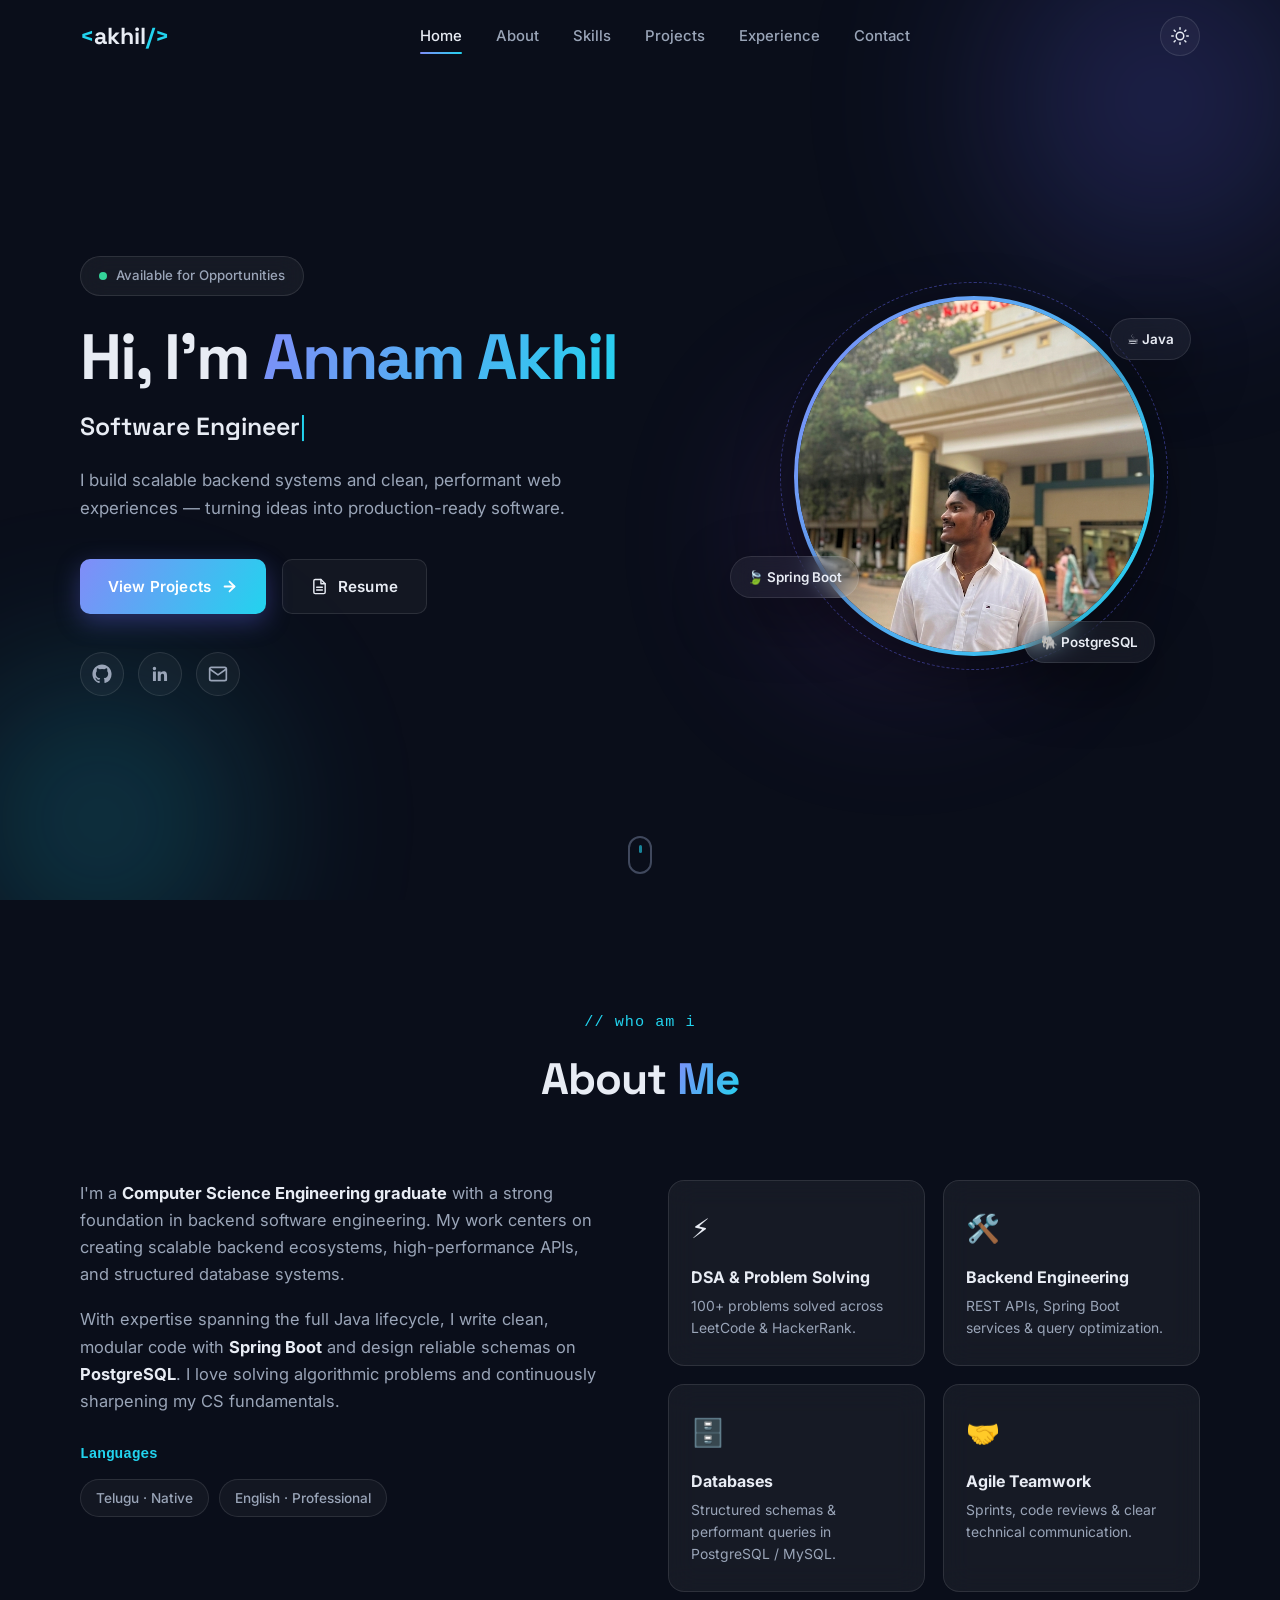
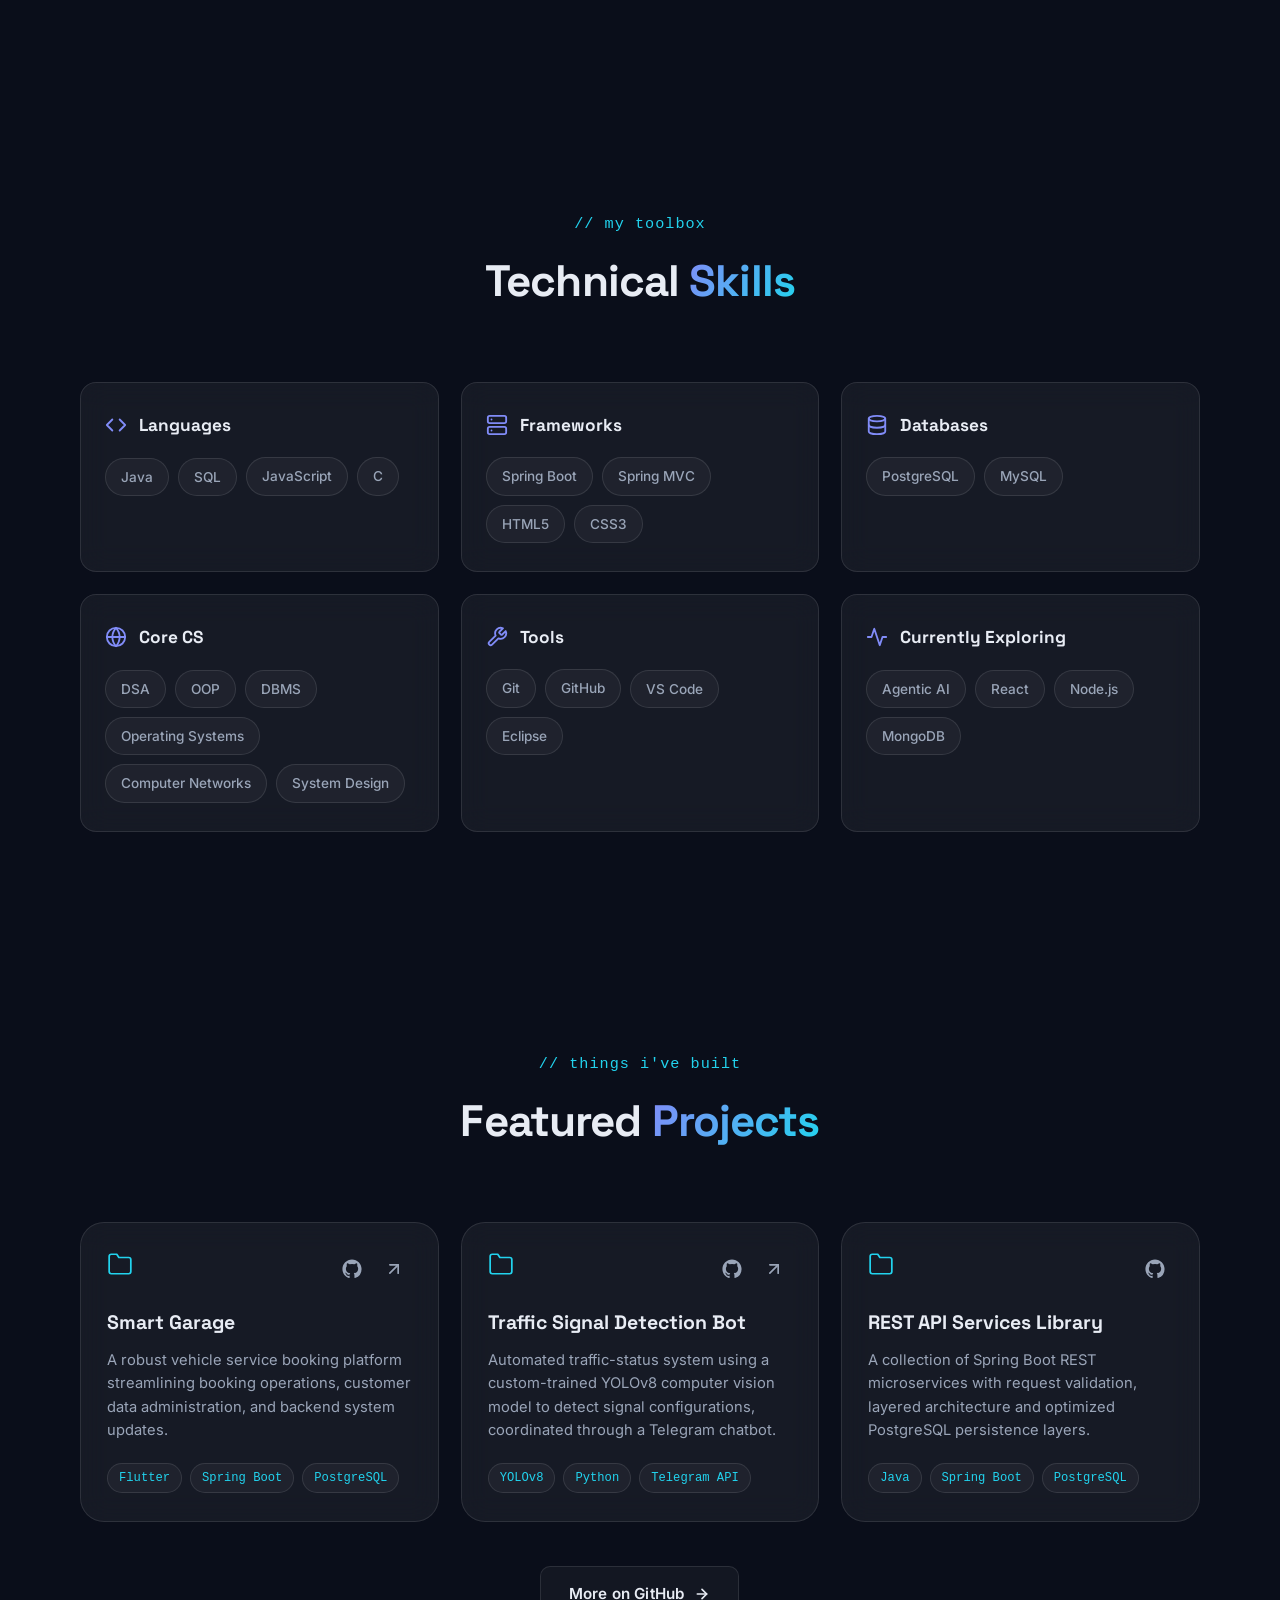
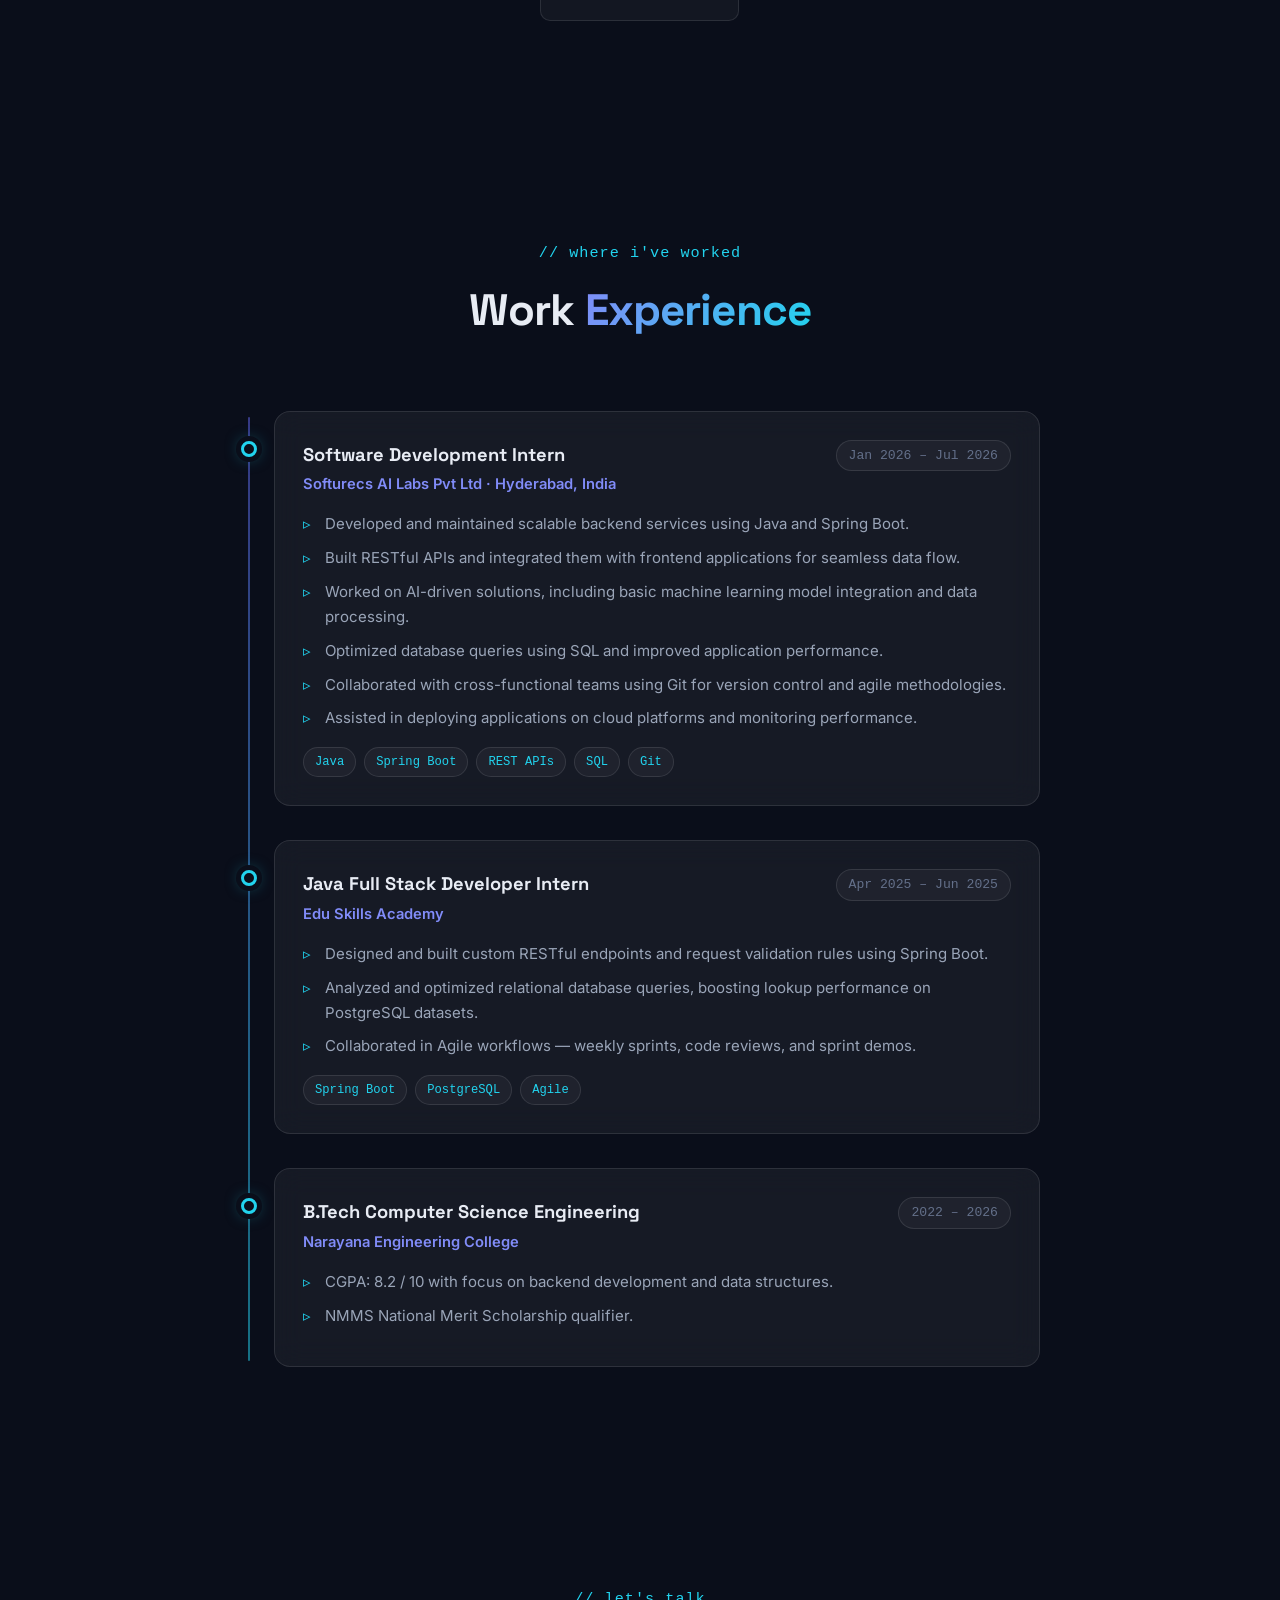
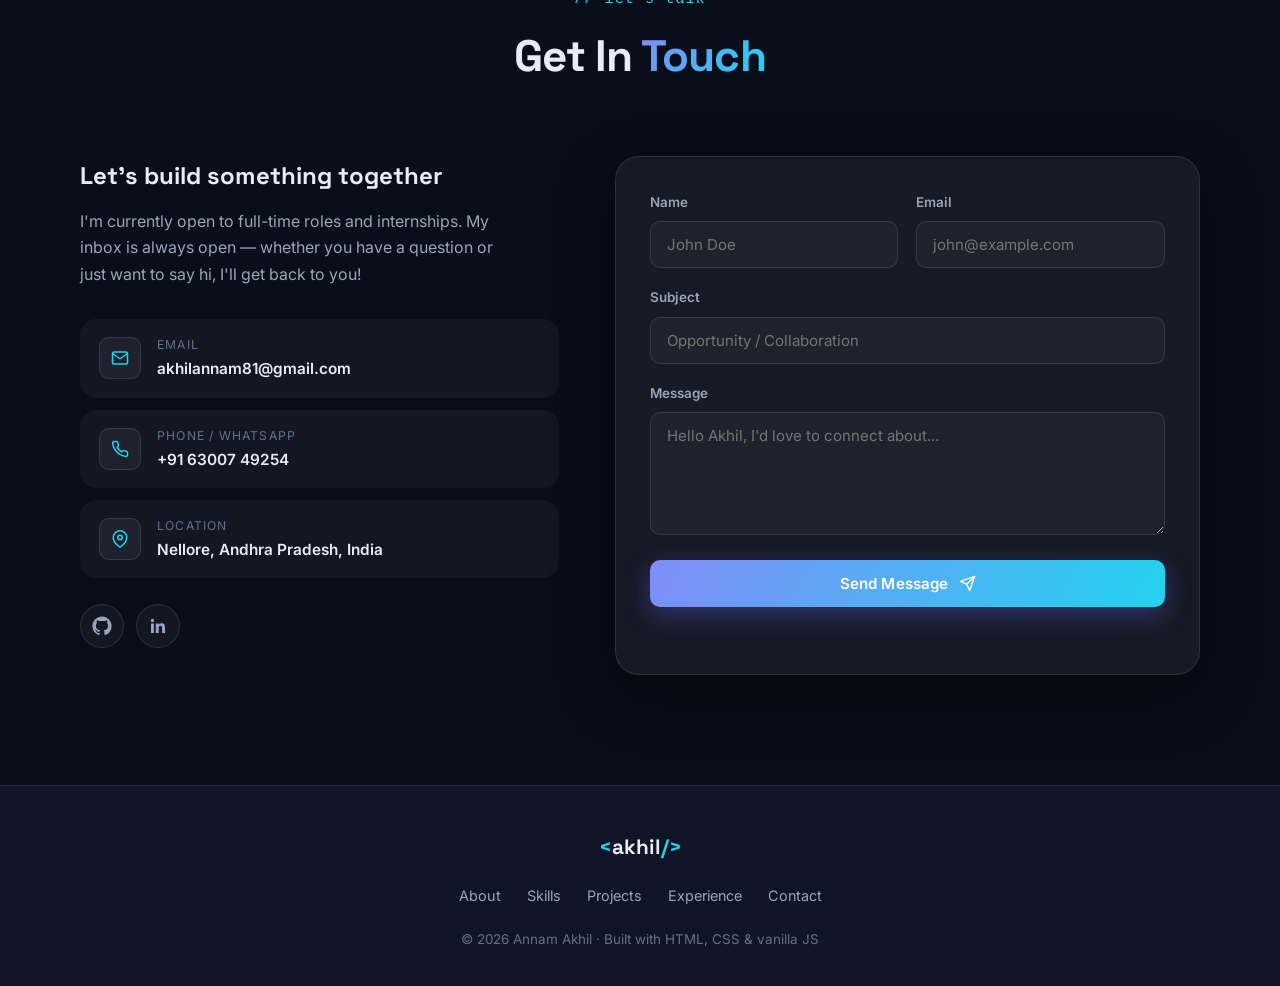
==== index.html @ 40902742 "Initial commit: Annam Akhil portfolio website" ====
<!DOCTYPE html>
<html lang="en" data-theme="dark">

<head>
  <meta charset="UTF-8">
  <meta name="viewport" content="width=device-width, initial-scale=1.0">

  <!-- Primary SEO -->
  <title>Annam Akhil | Software Engineer & Java Backend Developer</title>
  <meta name="description"
    content="Portfolio of Annam Akhil — Software Engineer specializing in Java, Spring Boot, PostgreSQL and scalable backend systems. Explore projects, experience and get in touch.">
  <meta name="keywords" content="Annam Akhil, Java Developer, Backend Developer, Spring Boot, SQL, Portfolio">
  <meta name="author" content="Annam Akhil">
  <meta name="theme-color" content="#0a0e1a">

  <!-- Open Graph -->
  <meta property="og:title" content="Annam Akhil | Software Engineer">
  <meta property="og:description" content="Java Backend Developer building scalable systems. DSA · Java · SQL.">
  <meta property="og:type" content="website">
  <meta property="og:image" content="assets/profile.png">

  <!-- Favicon -->
  <link rel="icon" type="image/png" href="assets/profile.png">

  <!-- Fonts -->
  <link rel="preconnect" href="https://fonts.googleapis.com">
  <link rel="preconnect" href="https://fonts.gstatic.com" crossorigin>
  <link
    href="https://fonts.googleapis.com/css2?family=Inter:wght@300;400;500;600;700;800&family=Space+Grotesk:wght@400;500;600;700&display=swap"
    rel="stylesheet">

  <!-- Styles -->
  <link rel="stylesheet" href="css/styles.css">
</head>

<body>

  <!-- ===== Animated background orbs (decorative) ===== -->
  <div class="bg-orbs" aria-hidden="true">
    <div class="orb orb-1"></div>
    <div class="orb orb-2"></div>
    <div class="orb orb-3"></div>
  </div>

  <!-- ================= NAVBAR ================= -->
  <header class="navbar" id="navbar">
    <div class="nav-container">
      <a href="#home" class="nav-logo" aria-label="Home">
        <span class="logo-accent">&lt;</span>akhil<span class="logo-accent">/&gt;</span>
      </a>

      <nav class="nav-menu" id="nav-menu" aria-label="Primary navigation">
        <a href="#home" class="nav-link active">Home</a>
        <a href="#about" class="nav-link">About</a>
        <a href="#skills" class="nav-link">Skills</a>
        <a href="#projects" class="nav-link">Projects</a>
        <a href="#experience" class="nav-link">Experience</a>
        <a href="#contact" class="nav-link">Contact</a>
      </nav>

      <div class="nav-actions">
        <button id="theme-toggle" class="theme-toggle" aria-label="Toggle dark / light theme">
          <svg class="icon-sun" viewBox="0 0 24 24" width="18" height="18" stroke="currentColor" stroke-width="2"
            fill="none" stroke-linecap="round" stroke-linejoin="round">
            <circle cx="12" cy="12" r="5"></circle>
            <line x1="12" y1="1" x2="12" y2="3"></line>
            <line x1="12" y1="21" x2="12" y2="23"></line>
            <line x1="4.22" y1="4.22" x2="5.64" y2="5.64"></line>
            <line x1="18.36" y1="18.36" x2="19.78" y2="19.78"></line>
            <line x1="1" y1="12" x2="3" y2="12"></line>
            <line x1="21" y1="12" x2="23" y2="12"></line>
            <line x1="4.22" y1="19.78" x2="5.64" y2="18.36"></line>
            <line x1="18.36" y1="5.64" x2="19.78" y2="4.22"></line>
          </svg>
          <svg class="icon-moon" viewBox="0 0 24 24" width="18" height="18" stroke="currentColor" stroke-width="2"
            fill="none" stroke-linecap="round" stroke-linejoin="round">
            <path d="M21 12.79A9 9 0 1 1 11.21 3 7 7 0 0 0 21 12.79z"></path>
          </svg>
        </button>

        <button id="hamburger" class="hamburger" aria-label="Open menu" aria-expanded="false">
          <span></span><span></span><span></span>
        </button>
      </div>
    </div>
  </header>

  <main>

    <!-- ================= HERO ================= -->
    <section id="home" class="hero-section section">
      <div class="hero-container">
        <div class="hero-content reveal">
          <span class="badge glass">
            <span class="pulse-dot"></span> Available for Opportunities
          </span>

          <h1 class="hero-name">Hi, I'm <span class="gradient-text">Annam Akhil</span></h1>
          <p class="hero-role">
            <span id="typing-text" aria-live="polite"></span><span class="cursor" aria-hidden="true">|</span>
          </p>

          <p class="hero-tagline">
            I build scalable backend systems and clean, performant web experiences —
            turning ideas into production-ready software.
          </p>

          <div class="hero-ctas">
            <a href="#projects" class="btn btn-primary magnetic">
              View Projects
              <svg viewBox="0 0 24 24" width="17" height="17" stroke="currentColor" stroke-width="2.5" fill="none"
                stroke-linecap="round" stroke-linejoin="round">
                <line x1="5" y1="12" x2="19" y2="12"></line>
                <polyline points="12 5 19 12 12 19"></polyline>
              </svg>
            </a>
            <a href="Akhil_Annam_resumeM.pdf" download="Annam_Akhil_Resume.pdf" class="btn btn-outline magnetic">
              <svg viewBox="0 0 24 24" width="17" height="17" stroke="currentColor" stroke-width="2" fill="none"
                stroke-linecap="round" stroke-linejoin="round">
                <path d="M14 2H6a2 2 0 0 0-2 2v16a2 2 0 0 0 2 2h12a2 2 0 0 0 2-2V8z"></path>
                <polyline points="14 2 14 8 20 8"></polyline>
                <line x1="16" y1="13" x2="8" y2="13"></line>
                <line x1="16" y1="17" x2="8" y2="17"></line>
              </svg>
              Resume
            </a>
          </div>

          <div class="hero-socials">
            <a href="https://github.com/Akhilannam12" target="_blank" rel="noopener noreferrer" class="social-icon"
              aria-label="GitHub Profile">
              <svg viewBox="0 0 24 24" width="20" height="20" fill="currentColor">
                <path
                  d="M12 .5C5.65.5.5 5.65.5 12c0 5.08 3.29 9.39 7.86 10.91.58.11.79-.25.79-.55v-2.15c-3.2.69-3.87-1.36-3.87-1.36-.52-1.33-1.28-1.68-1.28-1.68-1.04-.71.08-.7.08-.7 1.15.08 1.76 1.19 1.76 1.19 1.03 1.75 2.69 1.25 3.34.95.1-.74.4-1.25.72-1.54-2.55-.29-5.23-1.28-5.23-5.68 0-1.26.45-2.28 1.19-3.09-.12-.29-.52-1.46.11-3.05 0 0 .97-.31 3.17 1.18a11 11 0 0 1 5.77 0c2.2-1.49 3.17-1.18 3.17-1.18.63 1.59.23 2.76.11 3.05.74.81 1.19 1.83 1.19 3.09 0 4.41-2.69 5.38-5.25 5.66.41.35.77 1.05.77 2.12v3.14c0 .3.21.67.8.55A11.51 11.51 0 0 0 23.5 12C23.5 5.65 18.35.5 12 .5z">
              </svg>
            </a>
            <a href="https://www.linkedin.com/in/annam-akhil-1a7339238/" target="_blank" rel="noopener noreferrer"
              class="social-icon" aria-label="LinkedIn Profile">
              <svg viewBox="0 0 24 24" width="20" height="20" fill="currentColor">
                <path
                  d="M20.45 20.45h-3.56v-5.57c0-1.33-.02-3.04-1.85-3.04-1.85 0-2.14 1.45-2.14 2.94v5.67H9.34V9h3.42v1.56h.05c.48-.9 1.64-1.85 3.37-1.85 3.6 0 4.27 2.37 4.27 5.46v6.28zM5.34 7.43a2.06 2.06 0 1 1 0-4.13 2.06 2.06 0 0 1 0 4.13zM7.12 20.45H3.55V9h3.57v11.45z">
              </svg>
            </a>
            <a href="mailto:akhilannam81@gmail.com" class="social-icon" aria-label="Email">
              <svg viewBox="0 0 24 24" width="20" height="20" stroke="currentColor" stroke-width="2" fill="none"
                stroke-linecap="round" stroke-linejoin="round">
                <rect x="2" y="4" width="20" height="16" rx="2"></rect>
                <polyline points="22,6 12,13 2,6"></polyline>
              </svg>
            </a>
          </div>
        </div>

        <div class="hero-image reveal delay-2">
          <div class="profile-frame">
            <img src="assets/profile.png" alt="Portrait of Annam Akhil" class="profile-img" width="380" height="380">
            <span class="frame-ring" aria-hidden="true"></span>
          </div>
          <div class="floating-chip chip-1 glass">☕ Java</div>
          <div class="floating-chip chip-2 glass">🍃 Spring Boot</div>
          <div class="floating-chip chip-3 glass">🐘 PostgreSQL</div>
        </div>
      </div>

      <a href="#about" class="scroll-hint" aria-label="Scroll to about section">
        <span class="mouse"><span class="wheel"></span></span>
      </a>
    </section>

    <!-- ================= ABOUT ================= -->
    <section id="about" class="about-section section">
      <div class="container">
        <div class="section-head reveal">
          <span class="section-kicker">// who am i</span>
          <h2 class="section-title">About <span class="gradient-text">Me</span></h2>
        </div>

        <div class="about-grid">
          <div class="about-bio reveal">
            <p>
              I'm a <strong>Computer Science Engineering graduate</strong> with a strong foundation in backend
              software engineering. My work centers on creating scalable backend ecosystems, high-performance
              APIs, and structured database systems.
            </p>
            <p>
              With expertise spanning the full Java lifecycle, I write clean, modular code with
              <strong>Spring Boot</strong> and design reliable schemas on <strong>PostgreSQL</strong>. I love
              solving algorithmic problems and continuously sharpening my CS fundamentals.
            </p>

            <div class="lang-block reveal">
              <h4>Languages</h4>
              <div class="lang-list">
                <span class="chip">Telugu · Native</span>
                <span class="chip">English · Professional</span>
              </div>
            </div>
          </div>

          <div class="strength-cards reveal delay-2">
            <article class="strength-card glass">
              <span class="strength-icon">⚡</span>
              <h3>DSA &amp; Problem Solving</h3>
              <p>100+ problems solved across LeetCode &amp; HackerRank.</p>
            </article>
            <article class="strength-card glass">
              <span class="strength-icon">🛠️</span>
              <h3>Backend Engineering</h3>
              <p>REST APIs, Spring Boot services &amp; query optimization.</p>
            </article>
            <article class="strength-card glass">
              <span class="strength-icon">🗄️</span>
              <h3>Databases</h3>
              <p>Structured schemas &amp; performant queries in PostgreSQL / MySQL.</p>
            </article>
            <article class="strength-card glass">
              <span class="strength-icon">🤝</span>
              <h3>Agile Teamwork</h3>
              <p>Sprints, code reviews &amp; clear technical communication.</p>
            </article>
          </div>
        </div>
      </div>
    </section>

    <!-- ================= SKILLS ================= -->
    <section id="skills" class="skills-section section">
      <div class="container">
        <div class="section-head reveal">
          <span class="section-kicker">// my toolbox</span>
          <h2 class="section-title">Technical <span class="gradient-text">Skills</span></h2>
        </div>

        <div class="skills-grid">
          <article class="skill-card glass reveal">
            <div class="skill-card-head">
              <svg viewBox="0 0 24 24" width="22" height="22" stroke="currentColor" stroke-width="2" fill="none"
                stroke-linecap="round" stroke-linejoin="round">
                <polyline points="16 18 22 12 16 6"></polyline>
                <polyline points="8 6 2 12 8 18"></polyline>
              </svg>
              <h3>Languages</h3>
            </div>
            <div class="skill-badges">
              <span class="skill-badge">Java</span>
              <span class="skill-badge">SQL</span>
              <span class="skill-badge">JavaScript</span>
              <span class="skill-badge">C</span>
            </div>
          </article>

          <article class="skill-card glass reveal delay-1">
            <div class="skill-card-head">
              <svg viewBox="0 0 24 24" width="22" height="22" stroke="currentColor" stroke-width="2" fill="none"
                stroke-linecap="round" stroke-linejoin="round">
                <rect x="2" y="2" width="20" height="8" rx="2"></rect>
                <rect x="2" y="14" width="20" height="8" rx="2"></rect>
                <line x1="6" y1="6" x2="6.01" y2="6"></line>
                <line x1="6" y1="18" x2="6.01" y2="18"></line>
              </svg>
              <h3>Frameworks</h3>
            </div>
            <div class="skill-badges">
              <span class="skill-badge">Spring Boot</span>
              <span class="skill-badge">Spring MVC</span>
              <span class="skill-badge">HTML5</span>
              <span class="skill-badge">CSS3</span>
            </div>
          </article>

          <article class="skill-card glass reveal delay-2">
            <div class="skill-card-head">
              <svg viewBox="0 0 24 24" width="22" height="22" stroke="currentColor" stroke-width="2" fill="none"
                stroke-linecap="round" stroke-linejoin="round">
                <ellipse cx="12" cy="5" rx="9" ry="3"></ellipse>
                <path d="M3 5v14c0 1.66 4 3 9 3s9-1.34 9-3V5"></path>
                <path d="M3 12c0 1.66 4 3 9 3s9-1.34 9-3"></path>
              </svg>
              <h3>Databases</h3>
            </div>
            <div class="skill-badges">
              <span class="skill-badge">PostgreSQL</span>
              <span class="skill-badge">MySQL</span>
            </div>
          </article>

          <article class="skill-card glass reveal delay-3">
            <div class="skill-card-head">
              <svg viewBox="0 0 24 24" width="22" height="22" stroke="currentColor" stroke-width="2" fill="none"
                stroke-linecap="round" stroke-linejoin="round">
                <circle cx="12" cy="12" r="10"></circle>
                <line x1="2" y1="12" x2="22" y2="12"></line>
                <path d="M12 2a15.3 15.3 0 0 1 4 10 15.3 15.3 0 0 1-4 10 15.3 15.3 0 0 1-4-10 15.3 15.3 0 0 1 4-10z">
                </path>
              </svg>
              <h3>Core CS</h3>
            </div>
            <div class="skill-badges">
              <span class="skill-badge">DSA</span>
              <span class="skill-badge">OOP</span>
              <span class="skill-badge">DBMS</span>
              <span class="skill-badge">Operating Systems</span>
              <span class="skill-badge">Computer Networks</span>
              <span class="skill-badge">System Design</span>
            </div>
          </article>

          <article class="skill-card glass reveal">
            <div class="skill-card-head">
              <svg viewBox="0 0 24 24" width="22" height="22" stroke="currentColor" stroke-width="2" fill="none"
                stroke-linecap="round" stroke-linejoin="round">
                <path d="M14.7 6.3a1 1 0 0 0 0 1.4l1.6 1.6a1 1 0 0 0 1.4 0l3.77-3.77a6 6 0 0 1-7.94 7.94l-6.91 6.91a2.12 2.12 0 0 1-3-3l6.91-6.91a6 6 0 0 1 7.94-7.94l-3.76 3.76z">
                </path>
              </svg>
              <h3>Tools</h3>
            </div>
            <div class="skill-badges">
              <span class="skill-badge">Git</span>
              <span class="skill-badge">GitHub</span>
              <span class="skill-badge">VS Code</span>
              <span class="skill-badge">Eclipse</span>
            </div>
          </article>

          <article class="skill-card glass reveal delay-1">
            <div class="skill-card-head">
              <svg viewBox="0 0 24 24" width="22" height="22" stroke="currentColor" stroke-width="2" fill="none"
                stroke-linecap="round" stroke-linejoin="round">
                <polyline points="22 12 18 12 15 21 9 3 6 12 2 12"></polyline>
              </svg>
              <h3>Currently Exploring</h3>
            </div>
            <div class="skill-badges">
              <span class="skill-badge">Agentic AI</span>
              <span class="skill-badge">React</span>
              <span class="skill-badge">Node.js</span>
              <span class="skill-badge">MongoDB</span>
            </div>
          </article>
        </div>
      </div>
    </section>

    <!-- ================= PROJECTS ================= -->
    <section id="projects" class="projects-section section">
      <div class="container">
        <div class="section-head reveal">
          <span class="section-kicker">// things i've built</span>
          <h2 class="section-title">Featured <span class="gradient-text">Projects</span></h2>
        </div>

        <div class="projects-grid">
          <article class="project-card glass reveal">
            <div class="project-top">
              <span class="folder-icon">
                <svg viewBox="0 0 24 24" width="26" height="26" stroke="currentColor" stroke-width="1.6" fill="none"
                  stroke-linecap="round" stroke-linejoin="round">
                  <path d="M22 19a2 2 0 0 1-2 2H4a2 2 0 0 1-2-2V5a2 2 0 0 1 2-2h5l2 3h9a2 2 0 0 1 2 2z"></path>
                </svg>
              </span>
              <div class="project-links">
                <a href="https://github.com/Akhilannam12/SMART-GARAGE-APP--frontend" target="_blank"
                  rel="noopener noreferrer" aria-label="Smart Garage GitHub repository" class="icon-link">
                  <svg viewBox="0 0 24 24" width="20" height="20" fill="currentColor">
                    <path
                      d="M12 .5C5.65.5.5 5.65.5 12c0 5.08 3.29 9.39 7.86 10.91.58.11.79-.25.79-.55v-2.15c-3.2.69-3.87-1.36-3.87-1.36-.52-1.33-1.28-1.68-1.28-1.68-1.04-.71.08-.7.08-.7 1.15.08 1.76 1.19 1.76 1.19 1.03 1.75 2.69 1.25 3.34.95.1-.74.4-1.25.72-1.54-2.55-.29-5.23-1.28-5.23-5.68 0-1.26.45-2.28 1.19-3.09-.12-.29-.52-1.46.11-3.05 0 0 .97-.31 3.17 1.18a11 11 0 0 1 5.77 0c2.2-1.49 3.17-1.18 3.17-1.18.63 1.59.23 2.76.11 3.05.74.81 1.19 1.83 1.19 3.09 0 4.41-2.69 5.38-5.25 5.66.41.35.77 1.05.77 2.12v3.14c0 .3.21.67.8.55A11.51 11.51 0 0 0 23.5 12C23.5 5.65 18.35.5 12 .5z">
                  </svg>
                </a>
                <a href="https://github.com/Akhilannam12/SMART-GARAGE-APP--frontend" target="_blank"
                  rel="noopener noreferrer" aria-label="Smart Garage live demo" class="icon-link">
                  <svg viewBox="0 0 24 24" width="20" height="20" stroke="currentColor" stroke-width="2" fill="none"
                    stroke-linecap="round" stroke-linejoin="round">
                    <line x1="7" y1="17" x2="17" y2="7"></line>
                    <polyline points="7 7 17 7 17 17"></polyline>
                  </svg>
                </a>
              </div>
            </div>
            <h3 class="project-title">Smart Garage</h3>
            <p class="project-desc">
              A robust vehicle service booking platform streamlining booking operations, customer data
              administration, and backend system updates.
            </p>
            <div class="stack-tags">
              <span>Flutter</span><span>Spring Boot</span><span>PostgreSQL</span>
            </div>
          </article>

          <article class="project-card glass reveal delay-1">
            <div class="project-top">
              <span class="folder-icon">
                <svg viewBox="0 0 24 24" width="26" height="26" stroke="currentColor" stroke-width="1.6" fill="none"
                  stroke-linecap="round" stroke-linejoin="round">
                  <path d="M22 19a2 2 0 0 1-2 2H4a2 2 0 0 1-2-2V5a2 2 0 0 1 2-2h5l2 3h9a2 2 0 0 1 2 2z"></path>
                </svg>
              </span>
              <div class="project-links">
                <a href="https://github.com/akhilannam/traffic-signal-bot" target="_blank" rel="noopener noreferrer"
                  aria-label="Traffic Signal Detection Bot GitHub repository" class="icon-link">
                  <svg viewBox="0 0 24 24" width="20" height="20" fill="currentColor">
                    <path
                      d="M12 .5C5.65.5.5 5.65.5 12c0 5.08 3.29 9.39 7.86 10.91.58.11.79-.25.79-.55v-2.15c-3.2.69-3.87-1.36-3.87-1.36-.52-1.33-1.28-1.68-1.28-1.68-1.04-.71.08-.7.08-.7 1.15.08 1.76 1.19 1.76 1.19 1.03 1.75 2.69 1.25 3.34.95.1-.74.4-1.25.72-1.54-2.55-.29-5.23-1.28-5.23-5.68 0-1.26.45-2.28 1.19-3.09-.12-.29-.52-1.46.11-3.05 0 0 .97-.31 3.17 1.18a11 11 0 0 1 5.77 0c2.2-1.49 3.17-1.18 3.17-1.18.63 1.59.23 2.76.11 3.05.74.81 1.19 1.83 1.19 3.09 0 4.41-2.69 5.38-5.25 5.66.41.35.77 1.05.77 2.12v3.14c0 .3.21.67.8.55A11.51 11.51 0 0 0 23.5 12C23.5 5.65 18.35.5 12 .5z">
                  </svg>
                </a>
                <a href="https://github.com/akhilannam/traffic-signal-bot" target="_blank" rel="noopener noreferrer"
                  aria-label="Traffic Signal Detection Bot live demo" class="icon-link">
                  <svg viewBox="0 0 24 24" width="20" height="20" stroke="currentColor" stroke-width="2" fill="none"
                    stroke-linecap="round" stroke-linejoin="round">
                    <line x1="7" y1="17" x2="17" y2="7"></line>
                    <polyline points="7 7 17 7 17 17"></polyline>
                  </svg>
                </a>
              </div>
            </div>
            <h3 class="project-title">Traffic Signal Detection Bot</h3>
            <p class="project-desc">
              Automated traffic-status system using a custom-trained YOLOv8 computer vision model to detect signal
              configurations, coordinated through a Telegram chatbot.
            </p>
            <div class="stack-tags">
              <span>YOLOv8</span><span>Python</span><span>Telegram API</span>
            </div>
          </article>

          <article class="project-card glass reveal delay-2">
            <div class="project-top">
              <span class="folder-icon">
                <svg viewBox="0 0 24 24" width="26" height="26" stroke="currentColor" stroke-width="1.6" fill="none"
                  stroke-linecap="round" stroke-linejoin="round">
                  <path d="M22 19a2 2 0 0 1-2 2H4a2 2 0 0 1-2-2V5a2 2 0 0 1 2-2h5l2 3h9a2 2 0 0 1 2 2z"></path>
                </svg>
              </span>
              <div class="project-links">
                <a href="https://github.com/Akhilannam12" target="_blank" rel="noopener noreferrer"
                  aria-label="More projects on GitHub" class="icon-link">
                  <svg viewBox="0 0 24 24" width="20" height="20" fill="currentColor">
                    <path
                      d="M12 .5C5.65.5.5 5.65.5 12c0 5.08 3.29 9.39 7.86 10.91.58.11.79-.25.79-.55v-2.15c-3.2.69-3.87-1.36-3.87-1.36-.52-1.33-1.28-1.68-1.28-1.68-1.04-.71.08-.7.08-.7 1.15.08 1.76 1.19 1.76 1.19 1.03 1.75 2.69 1.25 3.34.95.1-.74.4-1.25.72-1.54-2.55-.29-5.23-1.28-5.23-5.68 0-1.26.45-2.28 1.19-3.09-.12-.29-.52-1.46.11-3.05 0 0 .97-.31 3.17 1.18a11 11 0 0 1 5.77 0c2.2-1.49 3.17-1.18 3.17-1.18.63 1.59.23 2.76.11 3.05.74.81 1.19 1.83 1.19 3.09 0 4.41-2.69 5.38-5.25 5.66.41.35.77 1.05.77 2.12v3.14c0 .3.21.67.8.55A11.51 11.51 0 0 0 23.5 12C23.5 5.65 18.35.5 12 .5z">
                  </svg>
                </a>
              </div>
            </div>
            <h3 class="project-title">REST API Services Library</h3>
            <p class="project-desc">
              A collection of Spring Boot REST microservices with request validation, layered architecture and
              optimized PostgreSQL persistence layers.
            </p>
            <div class="stack-tags">
              <span>Java</span><span>Spring Boot</span><span>PostgreSQL</span>
            </div>
          </article>
        </div>

        <div class="projects-more reveal">
          <a href="https://github.com/Akhilannam12" target="_blank" rel="noopener noreferrer" class="btn btn-outline">
            More on GitHub
            <svg viewBox="0 0 24 24" width="16" height="16" stroke="currentColor" stroke-width="2.5" fill="none"
              stroke-linecap="round" stroke-linejoin="round">
              <line x1="5" y1="12" x2="19" y2="12"></line>
              <polyline points="12 5 19 12 12 19"></polyline>
            </svg>
          </a>
        </div>
      </div>
    </section>

    <!-- ================= EXPERIENCE ================= -->
    <section id="experience" class="experience-section section">
      <div class="container container-narrow">
        <div class="section-head reveal">
          <span class="section-kicker">// where i've worked</span>
          <h2 class="section-title">Work <span class="gradient-text">Experience</span></h2>
        </div>

        <div class="timeline">
          <div class="timeline-item reveal">
            <span class="timeline-dot" aria-hidden="true"></span>
            <div class="timeline-card glass">
              <div class="timeline-header">
                <div>
                  <h3>Software Development Intern</h3>
                  <span class="company">Softurecs AI Labs Pvt Ltd · Hyderabad, India</span>
                </div>
                <span class="timeline-date">Jan 2026 – Jul 2026</span>
              </div>
              <ul class="timeline-points">
                <li>Developed and maintained scalable backend services using Java and Spring Boot.</li>
                <li>Built RESTful APIs and integrated them with frontend applications for seamless data flow.</li>
                <li>Worked on AI-driven solutions, including basic machine learning model integration and data
                  processing.</li>
                <li>Optimized database queries using SQL and improved application performance.</li>
                <li>Collaborated with cross-functional teams using Git for version control and agile methodologies.</li>
                <li>Assisted in deploying applications on cloud platforms and monitoring performance.</li>
              </ul>
              <div class="stack-tags">
                <span>Java</span><span>Spring Boot</span><span>REST APIs</span><span>SQL</span><span>Git</span>
              </div>
            </div>
          </div>

          <div class="timeline-item reveal">
            <span class="timeline-dot" aria-hidden="true"></span>
            <div class="timeline-card glass">
              <div class="timeline-header">
                <div>
                  <h3>Java Full Stack Developer Intern</h3>
                  <span class="company">Edu Skills Academy</span>
                </div>
                <span class="timeline-date">Apr 2025 – Jun 2025</span>
              </div>
              <ul class="timeline-points">
                <li>Designed and built custom RESTful endpoints and request validation rules using Spring Boot.</li>
                <li>Analyzed and optimized relational database queries, boosting lookup performance on PostgreSQL
                  datasets.</li>
                <li>Collaborated in Agile workflows — weekly sprints, code reviews, and sprint demos.</li>
              </ul>
              <div class="stack-tags">
                <span>Spring Boot</span><span>PostgreSQL</span><span>Agile</span>
              </div>
            </div>
          </div>

          <div class="timeline-item reveal">
            <span class="timeline-dot" aria-hidden="true"></span>
            <div class="timeline-card glass">
              <div class="timeline-header">
                <div>
                  <h3>B.Tech Computer Science Engineering</h3>
                  <span class="company">Narayana Engineering College</span>
                </div>
                <span class="timeline-date">2022 – 2026</span>
              </div>
              <ul class="timeline-points">
                <li>CGPA: 8.2 / 10 with focus on backend development and data structures.</li>
                <li>NMMS National Merit Scholarship qualifier.</li>
              </ul>
            </div>
          </div>
        </div>
      </div>
    </section>

    <!-- ================= CONTACT ================= -->
    <section id="contact" class="contact-section section">
      <div class="container">
        <div class="section-head reveal">
          <span class="section-kicker">// let's talk</span>
          <h2 class="section-title">Get In <span class="gradient-text">Touch</span></h2>
        </div>

        <div class="contact-grid">
          <div class="contact-info reveal">
            <h3>Let's build something together</h3>
            <p>I'm currently open to full-time roles and internships. My inbox is always open — whether you have a
              question or just want to say hi, I'll get back to you!</p>

            <a href="mailto:akhilannam81@gmail.com" class="info-item">
              <span class="info-icon">
                <svg viewBox="0 0 24 24" width="18" height="18" stroke="currentColor" stroke-width="2" fill="none"
                  stroke-linecap="round" stroke-linejoin="round">
                  <rect x="2" y="4" width="20" height="16" rx="2"></rect>
                  <polyline points="22,6 12,13 2,6"></polyline>
                </svg>
              </span>
              <span>
                <span class="info-label">Email</span>
                <span class="info-val">akhilannam81@gmail.com</span>
              </span>
            </a>

            <a href="tel:+916300749254" class="info-item">
              <span class="info-icon">
                <svg viewBox="0 0 24 24" width="18" height="18" stroke="currentColor" stroke-width="2" fill="none"
                  stroke-linecap="round" stroke-linejoin="round">
                  <path
                    d="M22 16.92v3a2 2 0 0 1-2.18 2 19.79 19.79 0 0 1-8.63-3.07 19.5 19.5 0 0 1-6-6 19.79 19.79 0 0 1-3.07-8.67A2 2 0 0 1 4.11 2h3a2 2 0 0 1 2 1.72 12.84 12.84 0 0 0 .7 2.81 2 2 0 0 1-.45 2.11L8.09 9.91a16 16 0 0 0 6 6l1.27-1.27a2 2 0 0 1 2.11-.45 12.84 12.84 0 0 0 2.81.7A2 2 0 0 1 22 16.92z">
                  </path>
                </svg>
              </span>
              <span>
                <span class="info-label">Phone / WhatsApp</span>
                <span class="info-val">+91 63007 49254</span>
              </span>
            </a>

            <div class="info-item">
              <span class="info-icon">
                <svg viewBox="0 0 24 24" width="18" height="18" stroke="currentColor" stroke-width="2" fill="none"
                  stroke-linecap="round" stroke-linejoin="round">
                  <path d="M21 10c0 7-9 13-9 13s-9-6-9-13a9 9 0 0 1 18 0z"></path>
                  <circle cx="12" cy="10" r="3"></circle>
                </svg>
              </span>
              <span>
                <span class="info-label">Location</span>
                <span class="info-val">Nellore, Andhra Pradesh, India</span>
              </span>
            </div>

            <div class="contact-socials">
              <a href="https://github.com/Akhilannam12" target="_blank" rel="noopener noreferrer" class="social-icon"
                aria-label="GitHub">
                <svg viewBox="0 0 24 24" width="20" height="20" fill="currentColor">
                  <path
                    d="M12 .5C5.65.5.5 5.65.5 12c0 5.08 3.29 9.39 7.86 10.91.58.11.79-.25.79-.55v-2.15c-3.2.69-3.87-1.36-3.87-1.36-.52-1.33-1.28-1.68-1.28-1.68-1.04-.71.08-.7.08-.7 1.15.08 1.76 1.19 1.76 1.19 1.03 1.75 2.69 1.25 3.34.95.1-.74.4-1.25.72-1.54-2.55-.29-5.23-1.28-5.23-5.68 0-1.26.45-2.28 1.19-3.09-.12-.29-.52-1.46.11-3.05 0 0 .97-.31 3.17 1.18a11 11 0 0 1 5.77 0c2.2-1.49 3.17-1.18 3.17-1.18.63 1.59.23 2.76.11 3.05.74.81 1.19 1.83 1.19 3.09 0 4.41-2.69 5.38-5.25 5.66.41.35.77 1.05.77 2.12v3.14c0 .3.21.67.8.55A11.51 11.51 0 0 0 23.5 12C23.5 5.65 18.35.5 12 .5z">
                </svg>
              </a>
              <a href="https://www.linkedin.com/in/annam-akhil-1a7339238/" target="_blank" rel="noopener noreferrer"
                class="social-icon" aria-label="LinkedIn">
                <svg viewBox="0 0 24 24" width="20" height="20" fill="currentColor">
                  <path
                    d="M20.45 20.45h-3.56v-5.57c0-1.33-.02-3.04-1.85-3.04-1.85 0-2.14 1.45-2.14 2.94v5.67H9.34V9h3.42v1.56h.05c.48-.9 1.64-1.85 3.37-1.85 3.6 0 4.27 2.37 4.27 5.46v6.28zM5.34 7.43a2.06 2.06 0 1 1 0-4.13 2.06 2.06 0 0 1 0 4.13zM7.12 20.45H3.55V9h3.57v11.45z">
                </svg>
              </a>
            </div>
          </div>

          <form id="contact-form" class="contact-form glass reveal delay-2" novalidate>
            <div class="form-row">
              <div class="form-group">
                <label for="cf-name">Name</label>
                <input type="text" id="cf-name" name="name" placeholder="John Doe" required minlength="2">
              </div>
              <div class="form-group">
                <label for="cf-email">Email</label>
                <input type="email" id="cf-email" name="email" placeholder="john@example.com" required>
              </div>
            </div>
            <div class="form-group">
              <label for="cf-subject">Subject</label>
              <input type="text" id="cf-subject" name="subject" placeholder="Opportunity / Collaboration">
            </div>
            <div class="form-group">
              <label for="cf-message">Message</label>
              <textarea id="cf-message" name="message" rows="5" placeholder="Hello Akhil, I'd love to connect about..."
                required minlength="10"></textarea>
            </div>
            <button type="submit" class="btn btn-primary btn-block">
              Send Message
              <svg viewBox="0 0 24 24" width="17" height="17" stroke="currentColor" stroke-width="2" fill="none"
                stroke-linecap="round" stroke-linejoin="round">
                <line x1="22" y1="2" x2="11" y2="13"></line>
                <polygon points="22 2 15 22 11 13 2 9 22 2"></polygon>
              </svg>
            </button>
            <p class="form-note" id="form-note" role="status" aria-live="polite"></p>
          </form>
        </div>
      </div>
    </section>
  </main>

  <!-- ================= FOOTER ================= -->
  <footer class="footer">
    <div class="footer-container">
      <a href="#home" class="nav-logo footer-logo">
        <span class="logo-accent">&lt;</span>akhil<span class="logo-accent">/&gt;</span>
      </a>

      <nav class="footer-links" aria-label="Footer quick links">
        <a href="#about">About</a>
        <a href="#skills">Skills</a>
        <a href="#projects">Projects</a>
        <a href="#experience">Experience</a>
        <a href="#contact">Contact</a>
      </nav>

      <p class="footer-copy">&copy; <span id="year">2026</span> Annam Akhil · Built with HTML, CSS &amp; vanilla JS</p>
    </div>
  </footer>

  <button id="scroll-top" class="scroll-top" aria-label="Back to top">
    <svg viewBox="0 0 24 24" width="18" height="18" stroke="currentColor" stroke-width="2.5" fill="none"
      stroke-linecap="round" stroke-linejoin="round">
      <polyline points="18 15 12 9 6 15"></polyline>
    </svg>
  </button>

  <!-- Scripts -->
  <script src="js/script.js"></script>
</body>

</html>
---- css/styles.css ----
/* ============================================================
   Annam Akhil — Portfolio Stylesheet
   Structure:
   1. Design Tokens (CSS Variables)
   2. Reset & Base
   3. Utilities (container, buttons, chips, glass, reveal)
   4. Navbar
   5. Hero
   6. About
   7. Skills
   8. Projects
   9. Experience (Timeline)
   10. Contact
   11. Footer
   12. Animations
   13. Responsive Breakpoints
   ============================================================ */

/* ============ 1. DESIGN TOKENS ============ */
:root {
  /* Typography */
  --font-body: 'Inter', system-ui, -apple-system, sans-serif;
  --font-display: 'Space Grotesk', 'Inter', sans-serif;

  /* Layout */
  --nav-height: 72px;
  --radius-sm: 10px;
  --radius-md: 16px;
  --radius-lg: 24px;

  /* Motion */
  --ease-out: cubic-bezier(0.22, 1, 0.36, 1);
  --transition: all 0.35s var(--ease-out);
}

/* Dark theme (default) */
[data-theme='dark'] {
  --bg: #0a0e1a;
  --bg-soft: #0f1526;
  --surface: rgba(255, 255, 255, 0.04);
  --surface-hover: rgba(255, 255, 255, 0.08);
  --glass-bg: rgba(255, 255, 255, 0.05);
  --glass-border: rgba(255, 255, 255, 0.1);

  --text: #e8ecf4;
  --text-soft: #9aa5b8;
  --text-faint: #64708a;

  --primary: #6366f1;
  --primary-strong: #818cf8;
  --accent: #22d3ee;
  --gradient: linear-gradient(120deg, #818cf8 0%, #22d3ee 100%);

  --shadow: 0 20px 60px rgba(0, 0, 0, 0.45);
  --orb-opacity: 0.35;
}

/* Light theme */
[data-theme='light'] {
  --bg: #f6f7fb;
  --bg-soft: #ffffff;
  --surface: rgba(15, 23, 42, 0.04);
  --surface-hover: rgba(15, 23, 42, 0.07);
  --glass-bg: rgba(255, 255, 255, 0.65);
  --glass-border: rgba(15, 23, 42, 0.08);

  --text: #10162a;
  --text-soft: #48546e;
  --text-faint: #7c88a1;

  --primary: #4f46e5;
  --primary-strong: #6366f1;
  --accent: #0891b2;
  --gradient: linear-gradient(120deg, #4f46e5 0%, #0891b2 100%);

  --shadow: 0 20px 50px rgba(30, 41, 89, 0.12);
  --orb-opacity: 0.25;
}

/* ============ 2. RESET & BASE ============ */
*,
*::before,
*::after {
  margin: 0;
  padding: 0;
  box-sizing: border-box;
}

html {
  scroll-behavior: smooth;
  scroll-padding-top: calc(var(--nav-height) + 16px);
}

body {
  font-family: var(--font-body);
  background-color: var(--bg);
  color: var(--text);
  line-height: 1.65;
  overflow-x: hidden;
  transition: background-color 0.4s ease, color 0.4s ease;
}

img {
  max-width: 100%;
  display: block;
}

a {
  color: inherit;
  text-decoration: none;
}

ul {
  list-style: none;
}

button {
  font-family: inherit;
  cursor: pointer;
  border: none;
  background: none;
  color: inherit;
}

::selection {
  background: var(--primary);
  color: #fff;
}

/* Custom scrollbar */
::-webkit-scrollbar {
  width: 9px;
}
::-webkit-scrollbar-track {
  background: var(--bg);
}
::-webkit-scrollbar-thumb {
  background: var(--primary);
  border-radius: 99px;
}

/* Focus visibility for a11y */
:focus-visible {
  outline: 2px solid var(--accent);
  outline-offset: 3px;
  border-radius: 4px;
}

/* ============ 3. UTILITIES ============ */
.container {
  width: min(1120px, 92%);
  margin-inline: auto;
}

.container-narrow {
  width: min(800px, 92%);
}

.section {
  position: relative;
  padding: 110px 0;
}

/* Section headings */
.section-head {
  text-align: center;
  margin-bottom: 64px;
}

.section-kicker {
  display: block;
  font-family: monospace;
  font-size: 0.95rem;
  color: var(--accent);
  letter-spacing: 1px;
  margin-bottom: 8px;
}

.section-title {
  font-family: var(--font-display);
  font-size: clamp(1.9rem, 4vw, 2.75rem);
  font-weight: 700;
  letter-spacing: -0.02em;
}

.gradient-text {
  background: var(--gradient);
  -webkit-background-clip: text;
  background-clip: text;
  -webkit-text-fill-color: transparent;
  color: transparent;
}

/* Glassmorphism card */
.glass {
  background: var(--glass-bg);
  border: 1px solid var(--glass-border);
  backdrop-filter: blur(14px);
  -webkit-backdrop-filter: blur(14px);
}

/* Buttons */
.btn {
  display: inline-flex;
  align-items: center;
  gap: 10px;
  padding: 14px 28px;
  border-radius: var(--radius-sm);
  font-weight: 600;
  font-size: 0.95rem;
  letter-spacing: 0.01em;
  transition: var(--transition);
  will-change: transform;
}

.btn-primary {
  background: var(--gradient);
  color: #fff;
  box-shadow: 0 8px 24px rgba(99, 102, 241, 0.35);
}

.btn-primary:hover {
  transform: translateY(-3px);
  box-shadow: 0 14px 32px rgba(99, 102, 241, 0.45);
}

.btn-outline {
  border: 1.5px solid var(--glass-border);
  color: var(--text);
  background: var(--surface);
}

.btn-outline:hover {
  transform: translateY(-3px);
  border-color: var(--primary);
  color: var(--primary-strong);
  background: var(--surface-hover);
}

.btn-block {
  width: 100%;
  justify-content: center;
}

/* Chips & badges */
.chip,
.skill-badge {
  display: inline-flex;
  align-items: center;
  padding: 7px 15px;
  border-radius: 99px;
  font-size: 0.85rem;
  font-weight: 500;
  color: var(--text-soft);
  background: var(--surface);
  border: 1px solid var(--glass-border);
  transition: var(--transition);
}

.skill-badge:hover {
  color: var(--primary-strong);
  border-color: var(--primary);
  transform: translateY(-2px);
}

/* Scroll reveal base state (JS adds .visible) */
.reveal {
  opacity: 0;
  transform: translateY(32px);
  transition: opacity 0.7s var(--ease-out), transform 0.7s var(--ease-out);
}

.reveal.visible {
  opacity: 1;
  transform: translateY(0);
}

.delay-1 { transition-delay: 0.1s; }
.delay-2 { transition-delay: 0.2s; }
.delay-3 { transition-delay: 0.3s; }

@media (prefers-reduced-motion: reduce) {
  html { scroll-behavior: auto; }
  *,
  *::before,
  *::after {
    animation-duration: 0.01ms !important;
    transition-duration: 0.01ms !important;
  }
  .reveal {
    opacity: 1;
    transform: none;
  }
}

/* ============ 4. NAVBAR ============ */
.navbar {
  position: fixed;
  top: 0;
  left: 0;
  right: 0;
  height: var(--nav-height);
  z-index: 1000;
  transition: var(--transition);
}

.navbar.scrolled {
  background: var(--glass-bg);
  backdrop-filter: blur(16px);
  -webkit-backdrop-filter: blur(16px);
  border-bottom: 1px solid var(--glass-border);
  box-shadow: 0 4px 24px rgba(0, 0, 0, 0.08);
}

.nav-container {
  width: min(1120px, 92%);
  margin-inline: auto;
  height: 100%;
  display: flex;
  align-items: center;
  justify-content: space-between;
}

.nav-logo {
  font-family: var(--font-display);
  font-size: 1.45rem;
  font-weight: 700;
  z-index: 1002;
}

.logo-accent {
  color: var(--accent);
}

.nav-menu {
  display: flex;
  align-items: center;
  gap: 34px;
}

.nav-link {
  position: relative;
  font-size: 0.93rem;
  font-weight: 500;
  color: var(--text-soft);
  transition: color 0.25s ease;
}

.nav-link::after {
  content: '';
  position: absolute;
  left: 0;
  bottom: -6px;
  width: 0;
  height: 2px;
  background: var(--gradient);
  border-radius: 2px;
  transition: width 0.3s var(--ease-out);
}

.nav-link:hover,
.nav-link.active {
  color: var(--text);
}

.nav-link:hover::after,
.nav-link.active::after {
  width: 100%;
}

.nav-actions {
  display: flex;
  align-items: center;
  gap: 14px;
  z-index: 1002;
}

/* Theme toggle */
.theme-toggle {
  display: grid;
  place-items: center;
  width: 40px;
  height: 40px;
  border-radius: 50%;
  border: 1px solid var(--glass-border);
  background: var(--surface);
  color: var(--text);
  transition: var(--transition);
}

.theme-toggle:hover {
  border-color: var(--primary);
  transform: rotate(15deg) scale(1.06);
}

[data-theme='dark'] .icon-sun { display: block; }
[data-theme='dark'] .icon-moon { display: none; }
[data-theme='light'] .icon-sun { display: none; }
[data-theme='light'] .icon-moon { display: block; }

/* Hamburger */
.hamburger {
  display: none;
  flex-direction: column;
  justify-content: center;
  gap: 5px;
  width: 40px;
  height: 40px;
  padding: 8px;
  border-radius: var(--radius-sm);
  border: 1px solid var(--glass-border);
  background: var(--surface);
}

.hamburger span {
  display: block;
  height: 2px;
  width: 100%;
  background: var(--text);
  border-radius: 2px;
  transition: var(--transition);
}

.hamburger.open span:nth-child(1) {
  transform: translateY(7px) rotate(45deg);
}
.hamburger.open span:nth-child(2) {
  opacity: 0;
}
.hamburger.open span:nth-child(3) {
  transform: translateY(-7px) rotate(-45deg);
}

/* ============ 5. HERO ============ */
.hero-section {
  min-height: 100svh;
  display: flex;
  align-items: center;
  padding-top: calc(var(--nav-height) + 40px);
  padding-bottom: 60px;
}

.hero-container {
  width: min(1120px, 92%);
  margin-inline: auto;
  display: grid;
  grid-template-columns: 1.15fr 0.85fr;
  align-items: center;
  gap: 56px;
}

.badge {
  display: inline-flex;
  align-items: center;
  gap: 9px;
  padding: 8px 18px;
  border-radius: 99px;
  font-size: 0.83rem;
  font-weight: 500;
  color: var(--text-soft);
  margin-bottom: 26px;
}

.pulse-dot {
  width: 8px;
  height: 8px;
  border-radius: 50%;
  background: #34d399;
  animation: pulse 2s infinite;
}

@keyframes pulse {
  0%, 100% { box-shadow: 0 0 0 0 rgba(52, 211, 153, 0.55); }
  50% { box-shadow: 0 0 0 7px rgba(52, 211, 153, 0); }
}

.hero-name {
  font-family: var(--font-display);
  font-size: clamp(2.4rem, 5.5vw, 4rem);
  font-weight: 700;
  line-height: 1.12;
  letter-spacing: -0.03em;
  margin-bottom: 14px;
}

.hero-role {
  font-family: var(--font-display);
  font-size: clamp(1.15rem, 2.4vw, 1.55rem);
  font-weight: 600;
  color: var(--text);
  min-height: 1.7em;
  margin-bottom: 18px;
}

.cursor {
  color: var(--accent);
  animation: blink 0.85s step-end infinite;
  font-weight: 400;
}

@keyframes blink {
  50% { opacity: 0; }
}

.hero-tagline {
  max-width: 520px;
  color: var(--text-soft);
  font-size: 1.06rem;
  margin-bottom: 36px;
}

.hero-ctas {
  display: flex;
  flex-wrap: wrap;
  gap: 16px;
  margin-bottom: 38px;
}

.hero-socials {
  display: flex;
  gap: 14px;
}

.social-icon {
  display: grid;
  place-items: center;
  width: 44px;
  height: 44px;
  border-radius: 50%;
  color: var(--text-soft);
  background: var(--surface);
  border: 1px solid var(--glass-border);
  transition: var(--transition);
}

.social-icon:hover {
  color: #fff;
  background: var(--gradient);
  border-color: transparent;
  transform: translateY(-4px);
  box-shadow: 0 10px 24px rgba(99, 102, 241, 0.35);
}

/* Hero image */
.hero-image {
  position: relative;
  display: flex;
  justify-content: center;
}

.profile-frame {
  position: relative;
  width: min(360px, 78vw);
  aspect-ratio: 1;
}

.profile-img {
  width: 100%;
  height: 100%;
  object-fit: cover;
  border-radius: 50%;
  border: 4px solid transparent;
  background: linear-gradient(var(--bg), var(--bg)) padding-box,
    var(--gradient) border-box;
  box-shadow: var(--shadow);
}

.frame-ring {
  position: absolute;
  inset: -14px;
  border-radius: 50%;
  border: 1.5px dashed var(--primary);
  opacity: 0.45;
  animation: spin 26s linear infinite;
}

@keyframes spin {
  to { transform: rotate(360deg); }
}

.floating-chip {
  position: absolute;
  padding: 9px 16px;
  border-radius: 99px;
  font-size: 0.84rem;
  font-weight: 600;
  white-space: nowrap;
  box-shadow: var(--shadow);
  animation: float 5s ease-in-out infinite;
}

.chip-1 { top: 6%; right: 2%; animation-delay: 0s; }
.chip-2 { bottom: 16%; left: -4%; animation-delay: 1.2s; }
.chip-3 { bottom: -2%; right: 10%; animation-delay: 2.4s; }

@keyframes float {
  0%, 100% { transform: translateY(0); }
  50% { transform: translateY(-12px); }
}

/* Scroll hint mouse */
.scroll-hint {
  position: absolute;
  left: 50%;
  bottom: 26px;
  transform: translateX(-50%);
  opacity: 0.6;
  transition: opacity 0.25s ease;
}

.scroll-hint:hover { opacity: 1; }

.mouse {
  display: block;
  width: 24px;
  height: 38px;
  border: 2px solid var(--text-faint);
  border-radius: 14px;
  display: flex;
  justify-content: center;
  padding-top: 7px;
}

.wheel {
  width: 3px;
  height: 8px;
  border-radius: 3px;
  background: var(--accent);
  animation: wheel-scroll 1.6s ease-in-out infinite;
}

@keyframes wheel-scroll {
  0% { opacity: 1; transform: translateY(0); }
  70% { opacity: 0; transform: translateY(10px); }
  100% { opacity: 0; }
}

/* ============ 6. ABOUT ============ */
.about-grid {
  display: grid;
  grid-template-columns: 1fr 1fr;
  gap: 56px;
  align-items: start;
}

.about-bio p {
  color: var(--text-soft);
  margin-bottom: 18px;
  font-size: 1.03rem;
}

.about-bio strong {
  color: var(--text);
}

.lang-block {
  margin-top: 28px;
}

.lang-block h4 {
  font-family: monospace;
  color: var(--accent);
  font-size: 0.9rem;
  margin-bottom: 12px;
}

.lang-list {
  display: flex;
  flex-wrap: wrap;
  gap: 10px;
}

.strength-cards {
  display: grid;
  grid-template-columns: repeat(2, 1fr);
  gap: 18px;
}

.strength-card {
  padding: 26px 22px;
  border-radius: var(--radius-md);
  transition: var(--transition);
}

.strength-card:hover {
  transform: translateY(-6px);
  background: var(--surface-hover);
  box-shadow: var(--shadow);
}

.strength-icon {
  font-size: 1.7rem;
  display: block;
  margin-bottom: 12px;
}

.strength-card h3 {
  font-size: 1rem;
  margin-bottom: 6px;
}

.strength-card p {
  font-size: 0.87rem;
  color: var(--text-soft);
  line-height: 1.55;
}

/* ============ 7. SKILLS ============ */
.skills-grid {
  display: grid;
  grid-template-columns: repeat(3, 1fr);
  gap: 22px;
}

.skill-card {
  padding: 28px 24px;
  border-radius: var(--radius-md);
  transition: var(--transition);
}

.skill-card:hover {
  transform: translateY(-6px);
  background: var(--surface-hover);
  box-shadow: var(--shadow);
}

.skill-card-head {
  display: flex;
  align-items: center;
  gap: 12px;
  margin-bottom: 18px;
  color: var(--primary-strong);
}

.skill-card-head h3 {
  font-family: var(--font-display);
  font-size: 1.08rem;
  color: var(--text);
}

.skill-badges {
  display: flex;
  flex-wrap: wrap;
  gap: 9px;
}

/* ============ 8. PROJECTS ============ */
.projects-grid {
  display: grid;
  grid-template-columns: repeat(3, 1fr);
  gap: 22px;
}

.project-card {
  display: flex;
  flex-direction: column;
  padding: 28px 26px;
  border-radius: var(--radius-lg);
  transition: var(--transition);
  position: relative;
  overflow: hidden;
}

.project-card::before {
  content: '';
  position: absolute;
  inset: 0;
  background: radial-gradient(
    420px circle at var(--mx, 50%) var(--my, 0%),
    rgba(99, 102, 241, 0.12),
    transparent 55%
  );
  opacity: 0;
  transition: opacity 0.35s ease;
  pointer-events: none;
}

.project-card:hover::before {
  opacity: 1;
}

.project-card:hover {
  transform: translateY(-8px);
  box-shadow: var(--shadow);
  border-color: var(--primary);
}

.project-top {
  display: flex;
  justify-content: space-between;
  align-items: flex-start;
  margin-bottom: 20px;
}

.folder-icon {
  color: var(--accent);
}

.project-links {
  display: flex;
  gap: 6px;
}

.icon-link {
  display: grid;
  place-items: center;
  width: 36px;
  height: 36px;
  border-radius: 50%;
  color: var(--text-soft);
  transition: var(--transition);
}

.icon-link:hover {
  color: var(--primary-strong);
  background: var(--surface-hover);
}

.project-title {
  font-family: var(--font-display);
  font-size: 1.22rem;
  margin-bottom: 10px;
  transition: color 0.25s ease;
}

.project-card:hover .project-title {
  color: var(--primary-strong);
}

.project-desc {
  font-size: 0.92rem;
  color: var(--text-soft);
  line-height: 1.6;
  margin-bottom: 20px;
  flex-grow: 1;
}

.stack-tags {
  display: flex;
  flex-wrap: wrap;
  gap: 8px;
}

.stack-tags span {
  font-family: monospace;
  font-size: 0.76rem;
  color: var(--accent);
  background: var(--surface);
  border: 1px solid var(--glass-border);
  padding: 4px 11px;
  border-radius: 99px;
}

.projects-more {
  text-align: center;
  margin-top: 44px;
}

/* ============ 9. EXPERIENCE / TIMELINE ============ */
.timeline {
  position: relative;
  padding-left: 34px;
}

.timeline::before {
  content: '';
  position: absolute;
  left: 8px;
  top: 6px;
  bottom: 6px;
  width: 2px;
  background: linear-gradient(to bottom, var(--primary), var(--accent));
  border-radius: 2px;
  opacity: 0.5;
}

.timeline-item {
  position: relative;
  margin-bottom: 34px;
}

.timeline-item:last-child {
  margin-bottom: 0;
}

.timeline-dot {
  position: absolute;
  left: -33px;
  top: 30px;
  width: 16px;
  height: 16px;
  border-radius: 50%;
  background: var(--bg);
  border: 3px solid var(--accent);
  box-shadow: 0 0 0 5px var(--bg), 0 0 16px rgba(34, 211, 238, 0.5);
}

.timeline-card {
  padding: 28px;
  border-radius: var(--radius-md);
  transition: var(--transition);
}

.timeline-card:hover {
  background: var(--surface-hover);
  transform: translateX(6px);
}

.timeline-header {
  display: flex;
  justify-content: space-between;
  align-items: flex-start;
  gap: 16px;
  flex-wrap: wrap;
  margin-bottom: 16px;
}

.timeline-header h3 {
  font-family: var(--font-display);
  font-size: 1.15rem;
}

.company {
  font-size: 0.92rem;
  color: var(--primary-strong);
  font-weight: 600;
}

.timeline-date {
  font-family: monospace;
  font-size: 0.82rem;
  color: var(--text-faint);
  white-space: nowrap;
  padding: 4px 12px;
  border-radius: 99px;
  background: var(--surface);
  border: 1px solid var(--glass-border);
}

.timeline-points li {
  position: relative;
  padding-left: 22px;
  color: var(--text-soft);
  font-size: 0.94rem;
  margin-bottom: 9px;
}

.timeline-points li::before {
  content: '▹';
  position: absolute;
  left: 0;
  color: var(--accent);
}

.timeline-card .stack-tags {
  margin-top: 16px;
}

/* ============ 10. CONTACT ============ */
.contact-grid {
  display: grid;
  grid-template-columns: 0.9fr 1.1fr;
  gap: 56px;
  align-items: start;
}

.contact-info h3 {
  font-family: var(--font-display);
  font-size: 1.5rem;
  margin-bottom: 12px;
}

.contact-info > p {
  color: var(--text-soft);
  margin-bottom: 32px;
  max-width: 420px;
}

.info-item {
  display: flex;
  align-items: center;
  gap: 16px;
  padding: 15px 18px;
  border-radius: var(--radius-md);
  margin-bottom: 12px;
  background: var(--surface);
  border: 1px solid transparent;
  transition: var(--transition);
}

a.info-item:hover {
  border-color: var(--primary);
  background: var(--surface-hover);
  transform: translateX(6px);
}

.info-icon {
  display: grid;
  place-items: center;
  width: 42px;
  height: 42px;
  border-radius: var(--radius-sm);
  color: var(--accent);
  background: var(--glass-bg);
  border: 1px solid var(--glass-border);
  flex-shrink: 0;
}

.info-label {
  display: block;
  font-size: 0.76rem;
  text-transform: uppercase;
  letter-spacing: 1.2px;
  color: var(--text-faint);
}

.info-val {
  font-weight: 600;
  font-size: 0.96rem;
}

.contact-socials {
  display: flex;
  gap: 12px;
  margin-top: 26px;
}

/* Form */
.contact-form {
  padding: 34px;
  border-radius: var(--radius-lg);
  box-shadow: var(--shadow);
}

.form-row {
  display: grid;
  grid-template-columns: 1fr 1fr;
  gap: 18px;
}

.form-group {
  margin-bottom: 18px;
}

.form-group label {
  display: block;
  font-size: 0.84rem;
  font-weight: 600;
  margin-bottom: 8px;
  color: var(--text-soft);
}

.form-group input,
.form-group textarea {
  width: 100%;
  padding: 13px 16px;
  border-radius: var(--radius-sm);
  border: 1.5px solid var(--glass-border);
  background: var(--surface);
  color: var(--text);
  font-family: inherit;
  font-size: 0.94rem;
  transition: var(--transition);
  resize: vertical;
}

.form-group input:focus,
.form-group textarea:focus {
  outline: none;
  border-color: var(--primary);
  background: var(--bg-soft);
  box-shadow: 0 0 0 4px rgba(99, 102, 241, 0.15);
}

.form-note {
  margin-top: 14px;
  font-size: 0.88rem;
  text-align: center;
  min-height: 1.3em;
}

.form-note.success { color: #34d399; }
.form-note.error { color: #f87171; }

/* ============ 11. FOOTER ============ */
.footer {
  border-top: 1px solid var(--glass-border);
  padding: 44px 0 36px;
  background: var(--bg-soft);
}

.footer-container {
  width: min(1120px, 92%);
  margin-inline: auto;
  display: flex;
  flex-direction: column;
  align-items: center;
  gap: 20px;
  text-align: center;
}

.footer-logo {
  font-size: 1.3rem;
}

.footer-links {
  display: flex;
  flex-wrap: wrap;
  justify-content: center;
  gap: 26px;
}

.footer-links a {
  font-size: 0.9rem;
  color: var(--text-soft);
  transition: color 0.25s ease;
}

.footer-links a:hover {
  color: var(--primary-strong);
}

.footer-copy {
  font-size: 0.84rem;
  color: var(--text-faint);
}

/* Scroll-to-top button */
.scroll-top {
  position: fixed;
  right: 26px;
  bottom: 26px;
  width: 46px;
  height: 46px;
  display: grid;
  place-items: center;
  border-radius: 50%;
  background: var(--gradient);
  color: #fff;
  box-shadow: 0 10px 28px rgba(99, 102, 241, 0.4);
  opacity: 0;
  visibility: hidden;
  transform: translateY(14px);
  transition: var(--transition);
  z-index: 900;
}

.scroll-top.show {
  opacity: 1;
  visibility: visible;
  transform: translateY(0);
}

.scroll-top:hover {
  transform: translateY(-4px);
}

/* ============ 12. BACKGROUND ORBS ============ */
.bg-orbs {
  position: fixed;
  inset: 0;
  z-index: -1;
  overflow: hidden;
  pointer-events: none;
}

.orb {
  position: absolute;
  border-radius: 50%;
  filter: blur(90px);
  opacity: var(--orb-opacity);
}

.orb-1 {
  width: 480px;
  height: 480px;
  top: -140px;
  right: -120px;
  background: radial-gradient(circle, #6366f1, transparent 70%);
  animation: drift 22s ease-in-out infinite;
}

.orb-2 {
  width: 400px;
  height: 400px;
  bottom: -120px;
  left: -100px;
  background: radial-gradient(circle, #22d3ee, transparent 70%);
  animation: drift 26s ease-in-out infinite reverse;
}

.orb-3 {
  width: 320px;
  height: 320px;
  top: 42%;
  left: 58%;
  background: radial-gradient(circle, #a855f7, transparent 70%);
  animation: drift 30s ease-in-out infinite;
}

@keyframes drift {
  0%, 100% { transform: translate(0, 0) scale(1); }
  33% { transform: translate(50px, -40px) scale(1.08); }
  66% { transform: translate(-40px, 35px) scale(0.94); }
}

/* ============ 13. RESPONSIVE ============ */
@media (max-width: 1024px) {
  .hero-container {
    grid-template-columns: 1fr;
    text-align: center;
    gap: 60px;
  }

  .hero-content { order: 2; }
  .hero-image { order: 1; }

  .hero-tagline { margin-inline: auto; }
  .hero-ctas,
  .hero-socials { justify-content: center; }

  .skills-grid { grid-template-columns: repeat(2, 1fr); }
  .projects-grid { grid-template-columns: repeat(2, 1fr); }
  .about-grid { grid-template-columns: 1fr; gap: 44px; }
  .contact-grid { grid-template-columns: 1fr; gap: 44px; }
}

@media (max-width: 768px) {
  .section { padding: 84px 0; }

  /* Mobile nav drawer */
  .hamburger { display: flex; }

  .nav-menu {
    position: fixed;
    top: 0;
    right: 0;
    width: min(320px, 80vw);
    height: 100vh;
    height: 100svh;
    flex-direction: column;
    justify-content: center;
    gap: 30px;
    background: var(--bg-soft);
    border-left: 1px solid var(--glass-border);
    box-shadow: var(--shadow);
    transform: translateX(100%);
    transition: transform 0.4s var(--ease-out);
    z-index: 1001;
  }

  .nav-menu.open { transform: translateX(0); }

  .nav-menu .nav-link {
    font-size: 1.15rem;
    font-weight: 600;
  }

  .strength-cards { grid-template-columns: 1fr; }
  .projects-grid { grid-template-columns: 1fr; }
  .form-row { grid-template-columns: 1fr; gap: 0; }
  .timeline-header { flex-direction: column; }
}

@media (max-width: 480px) {
  .skills-grid { grid-template-columns: 1fr; }
  .contact-form { padding: 24px; }
  .hero-name { font-size: 2.2rem; }
  .floating-chip { display: none; }
}
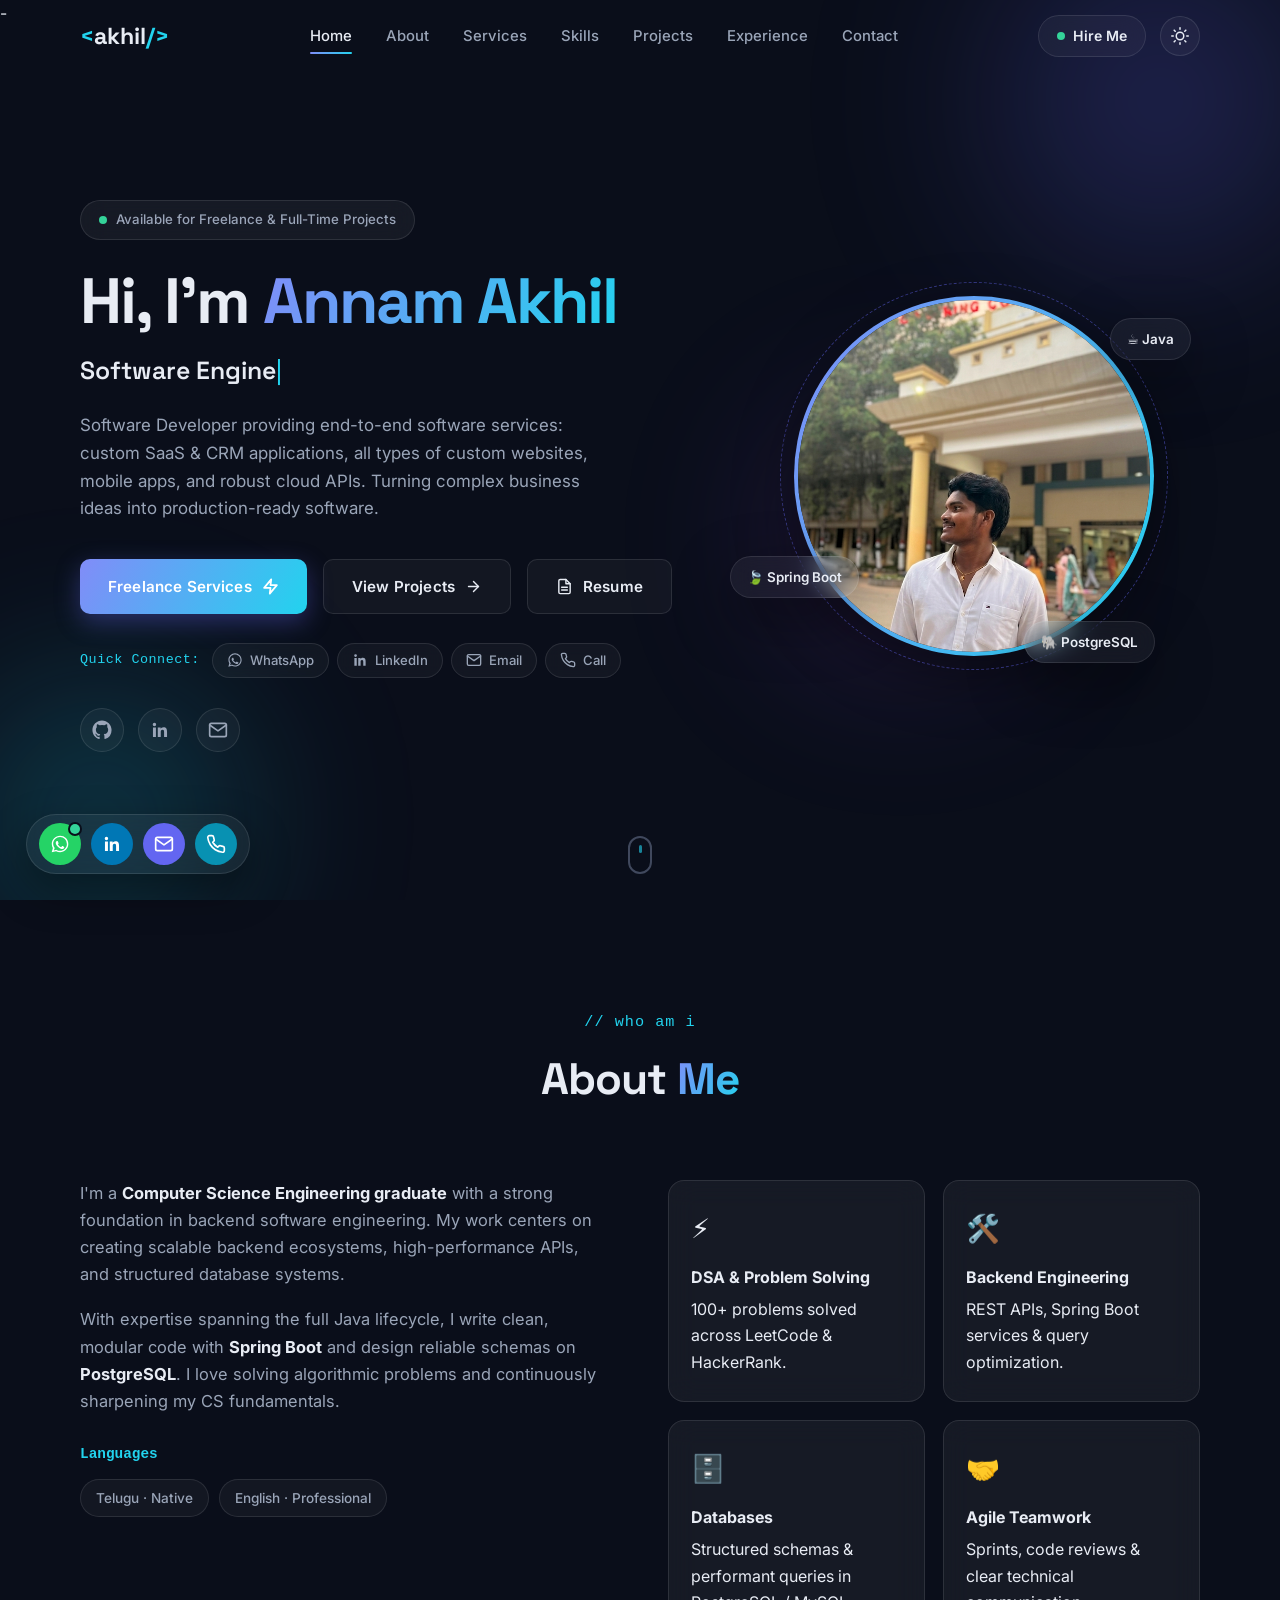
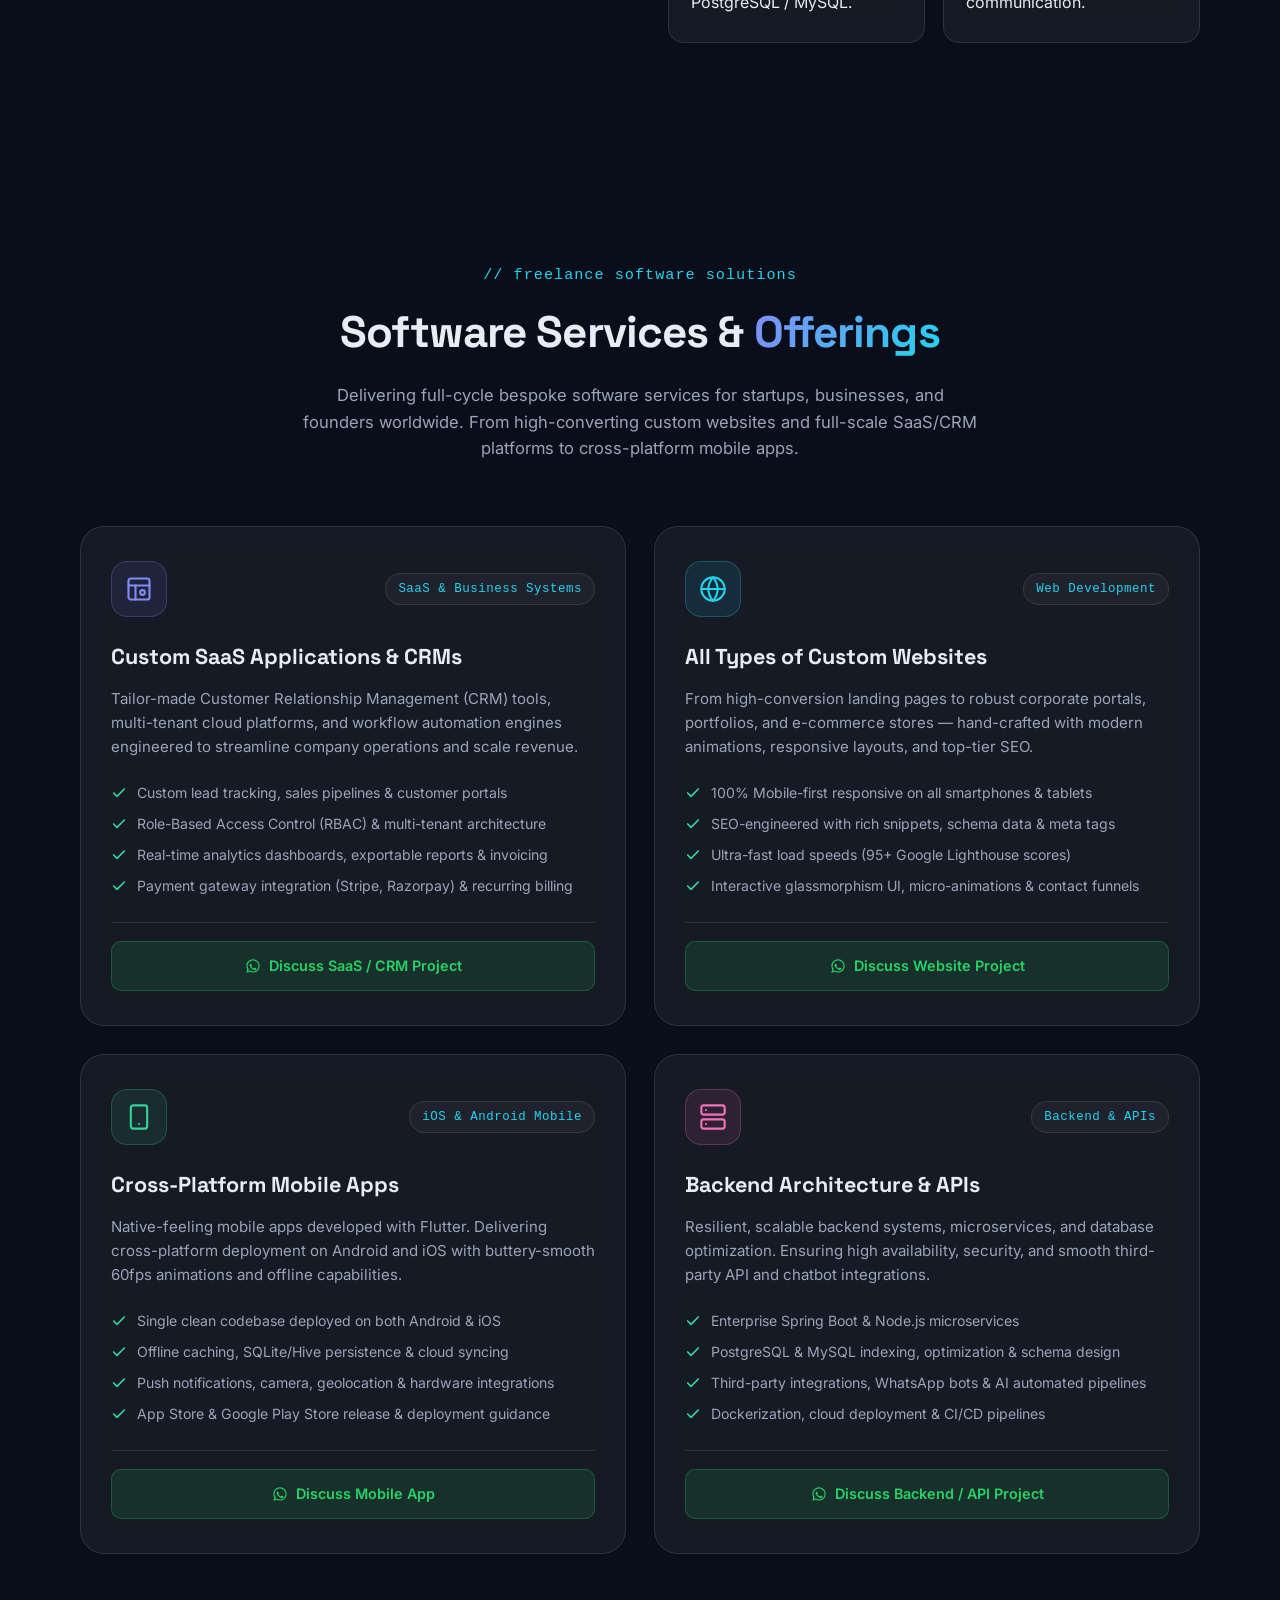
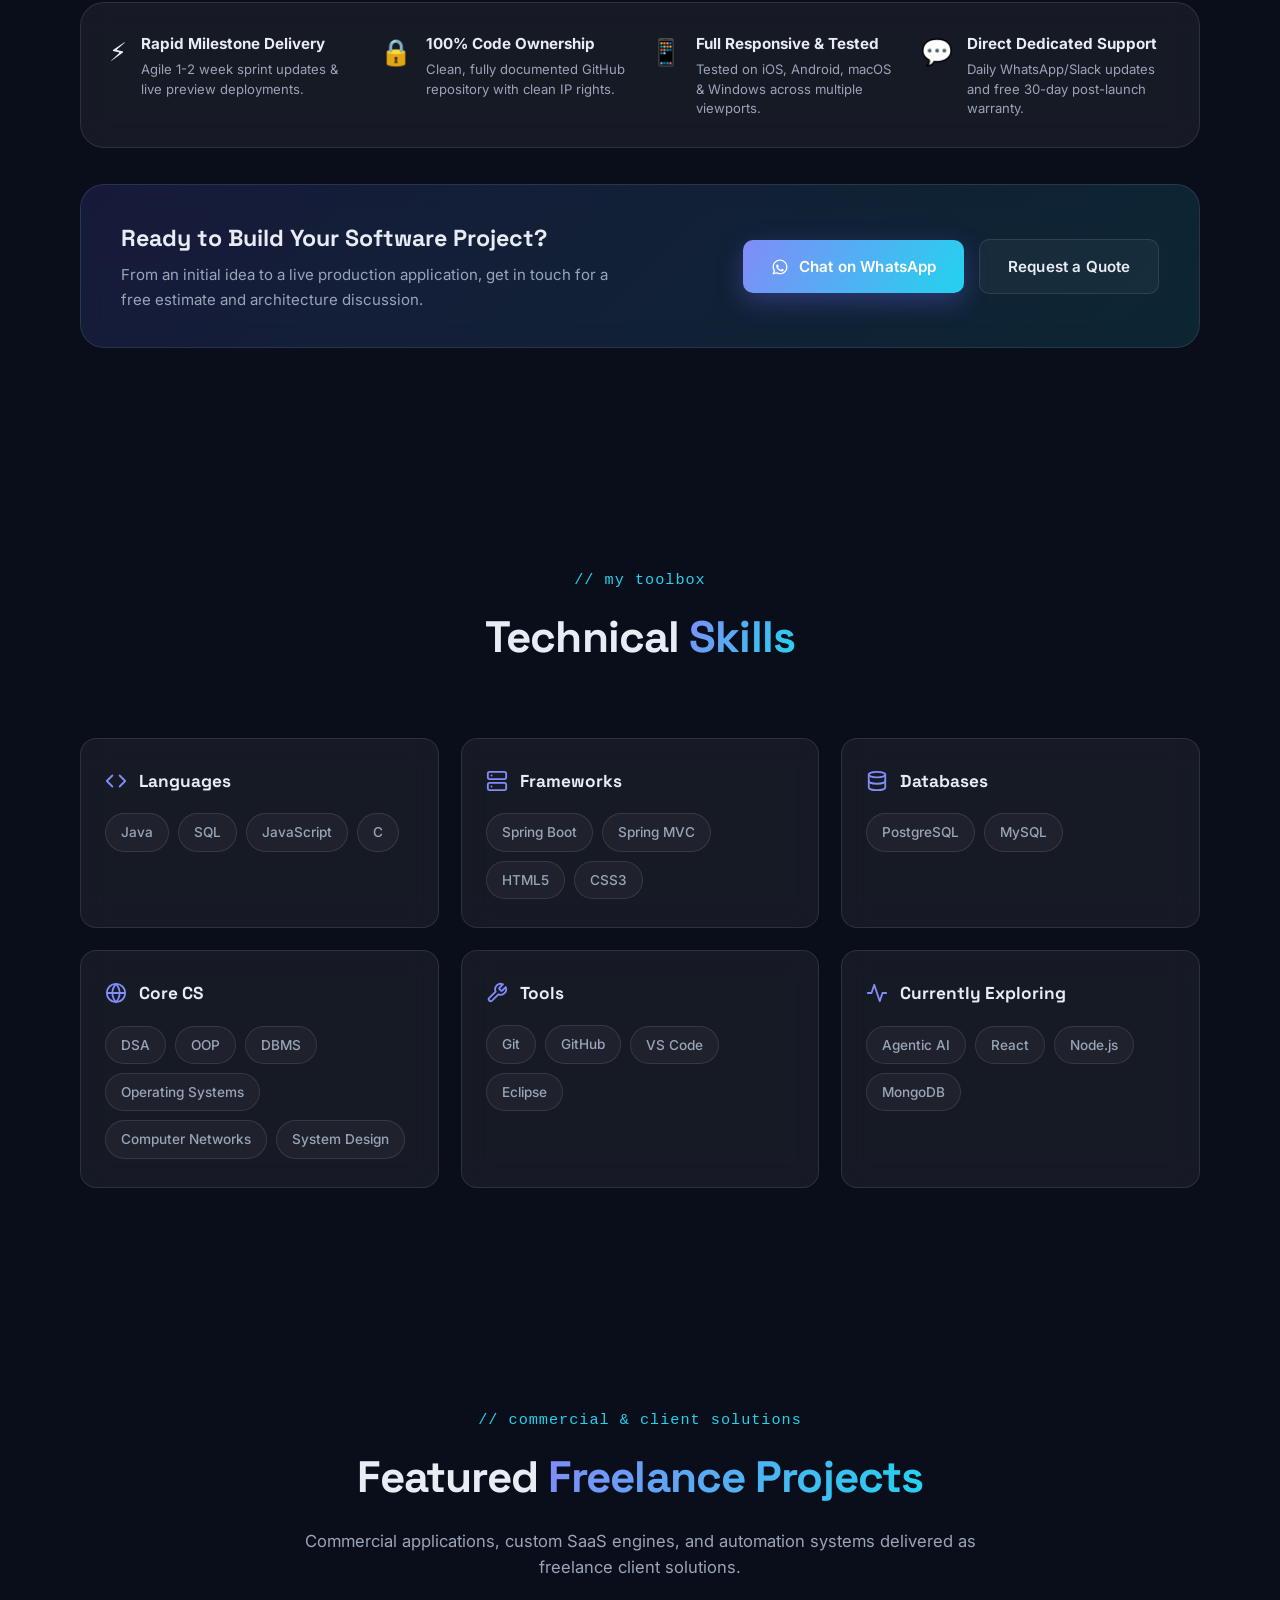
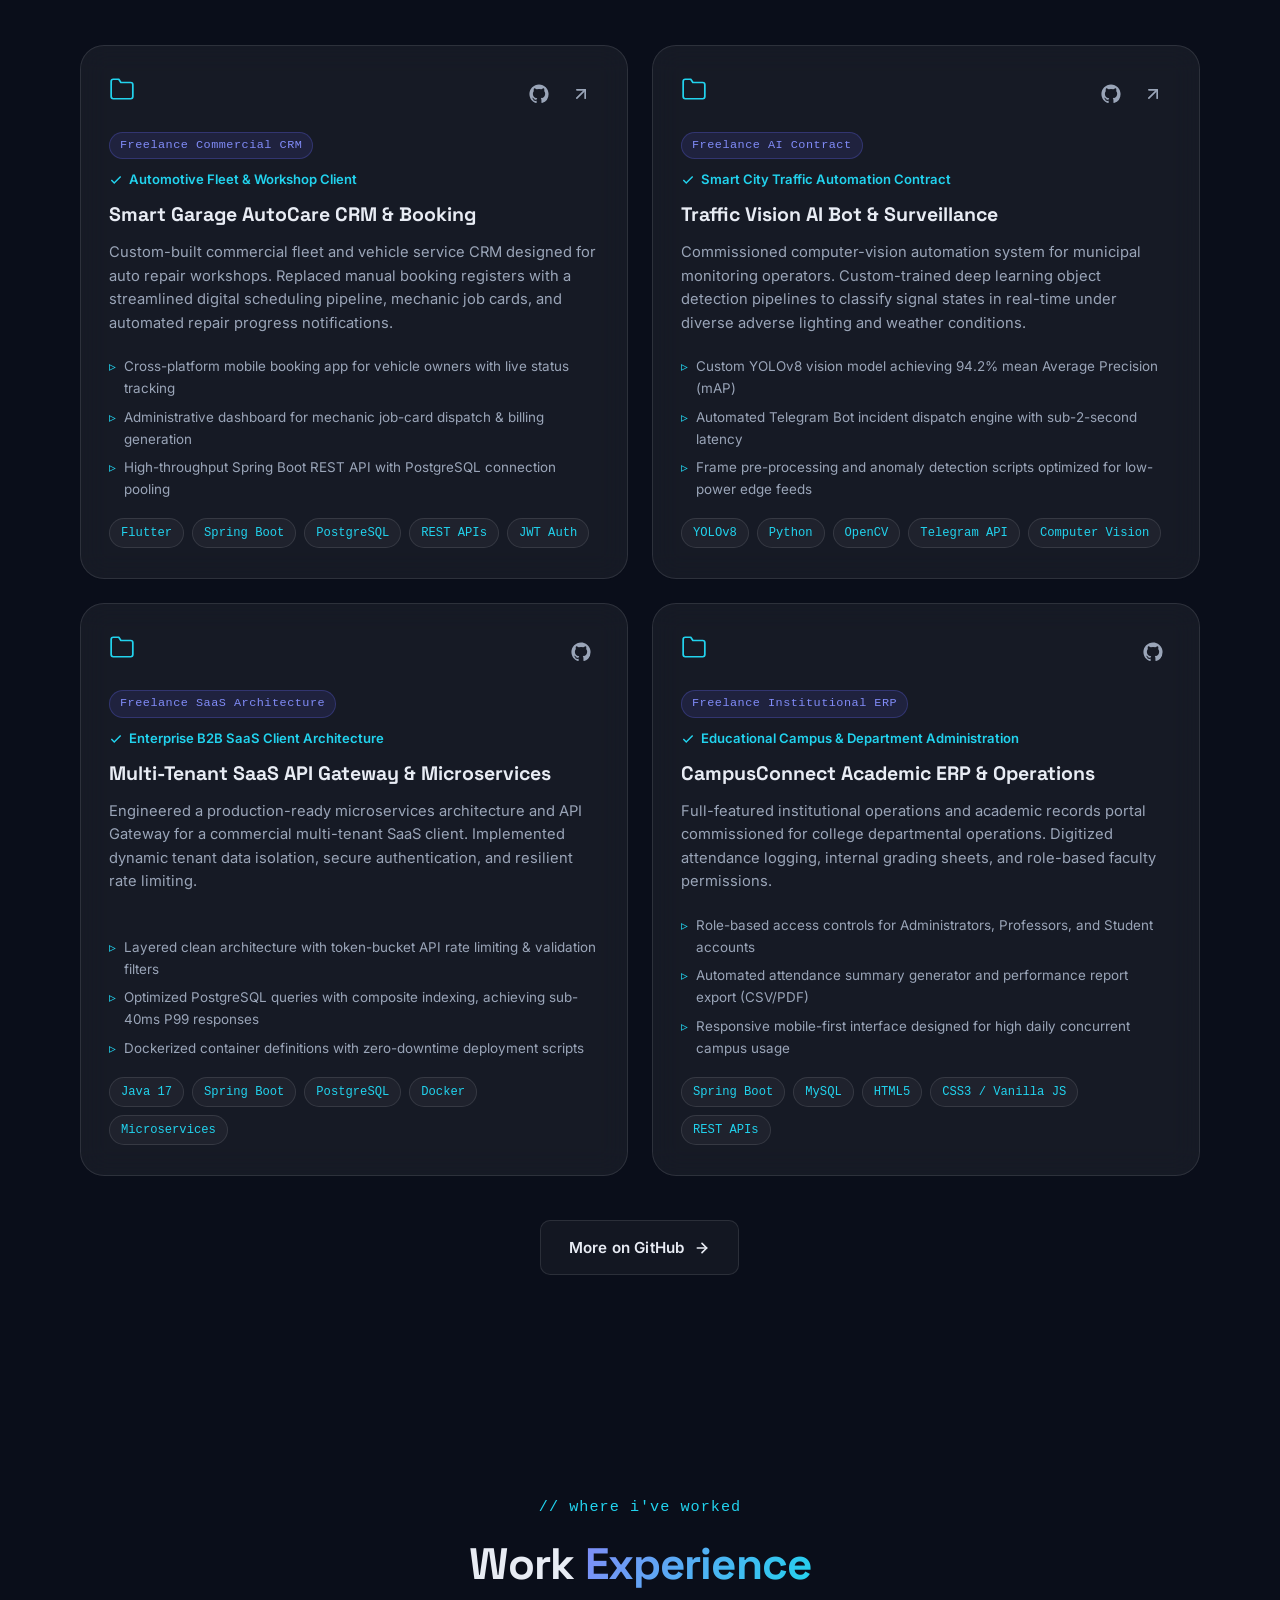
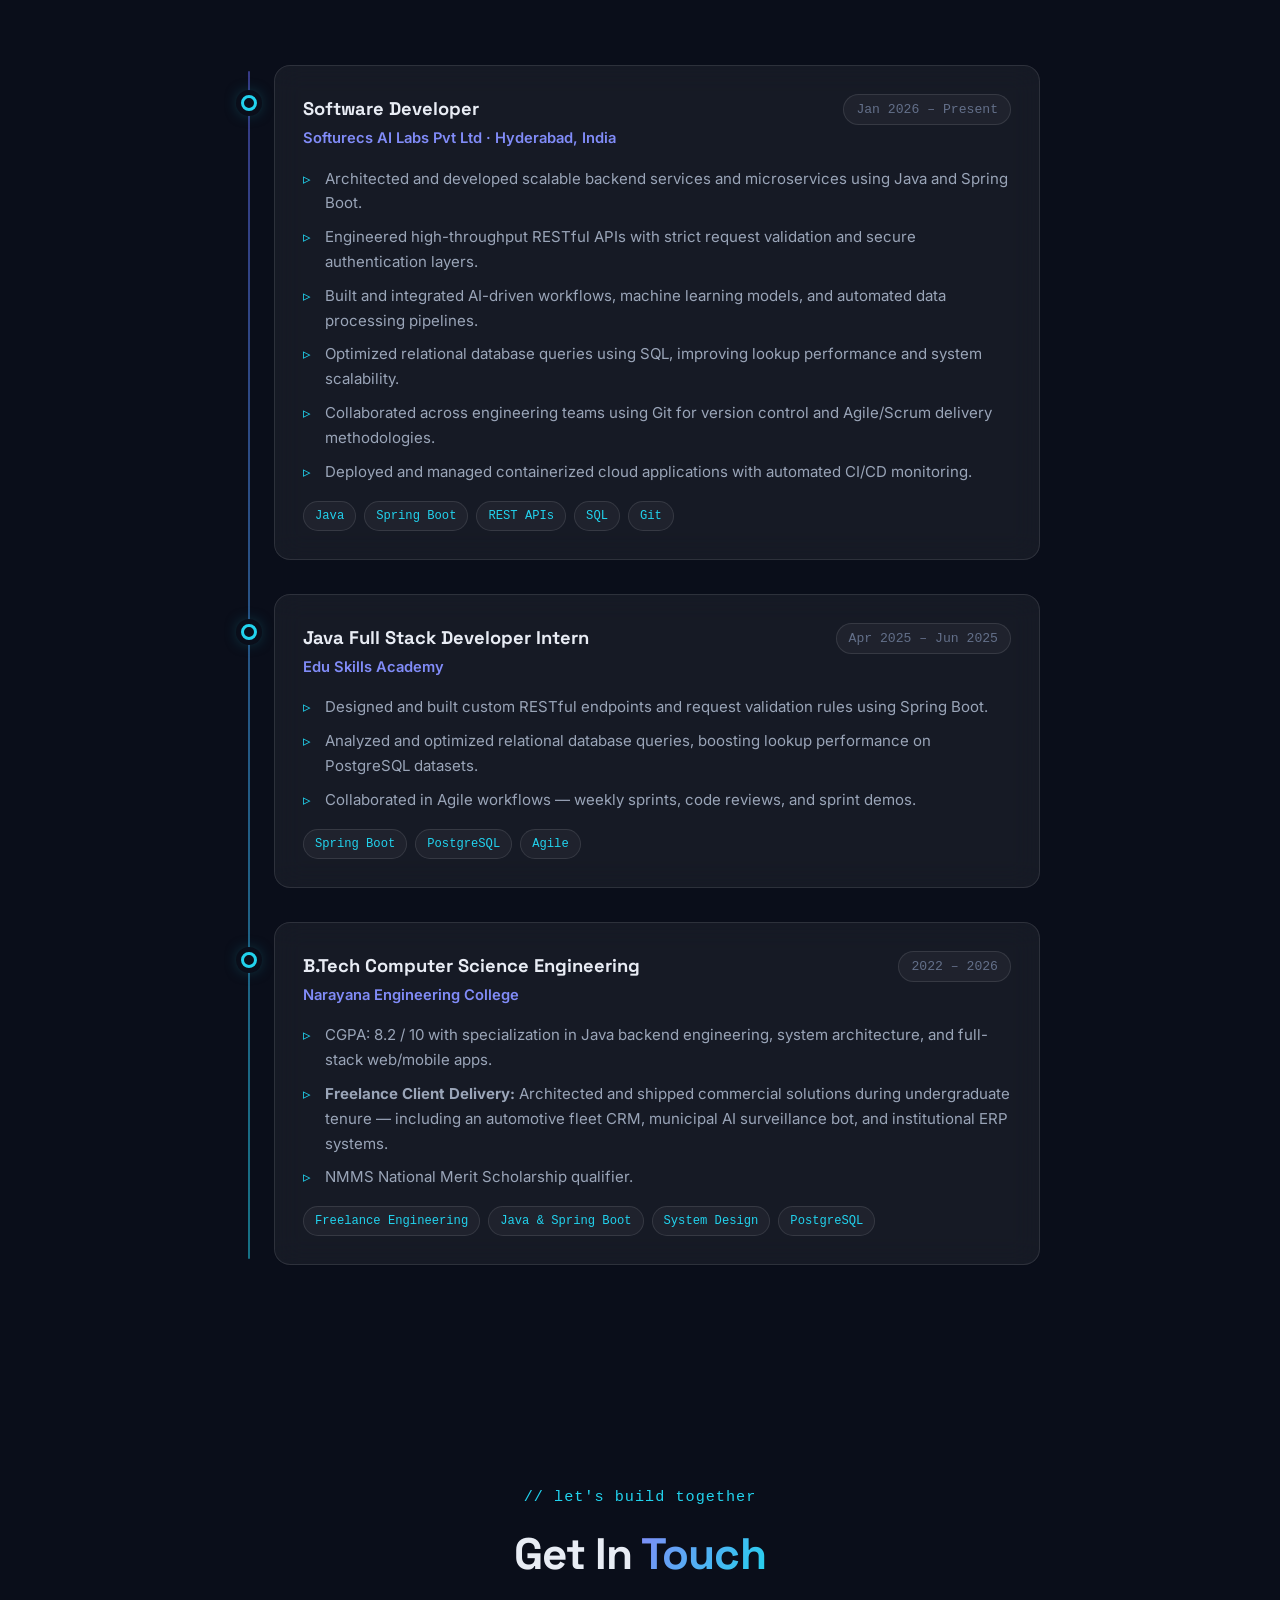
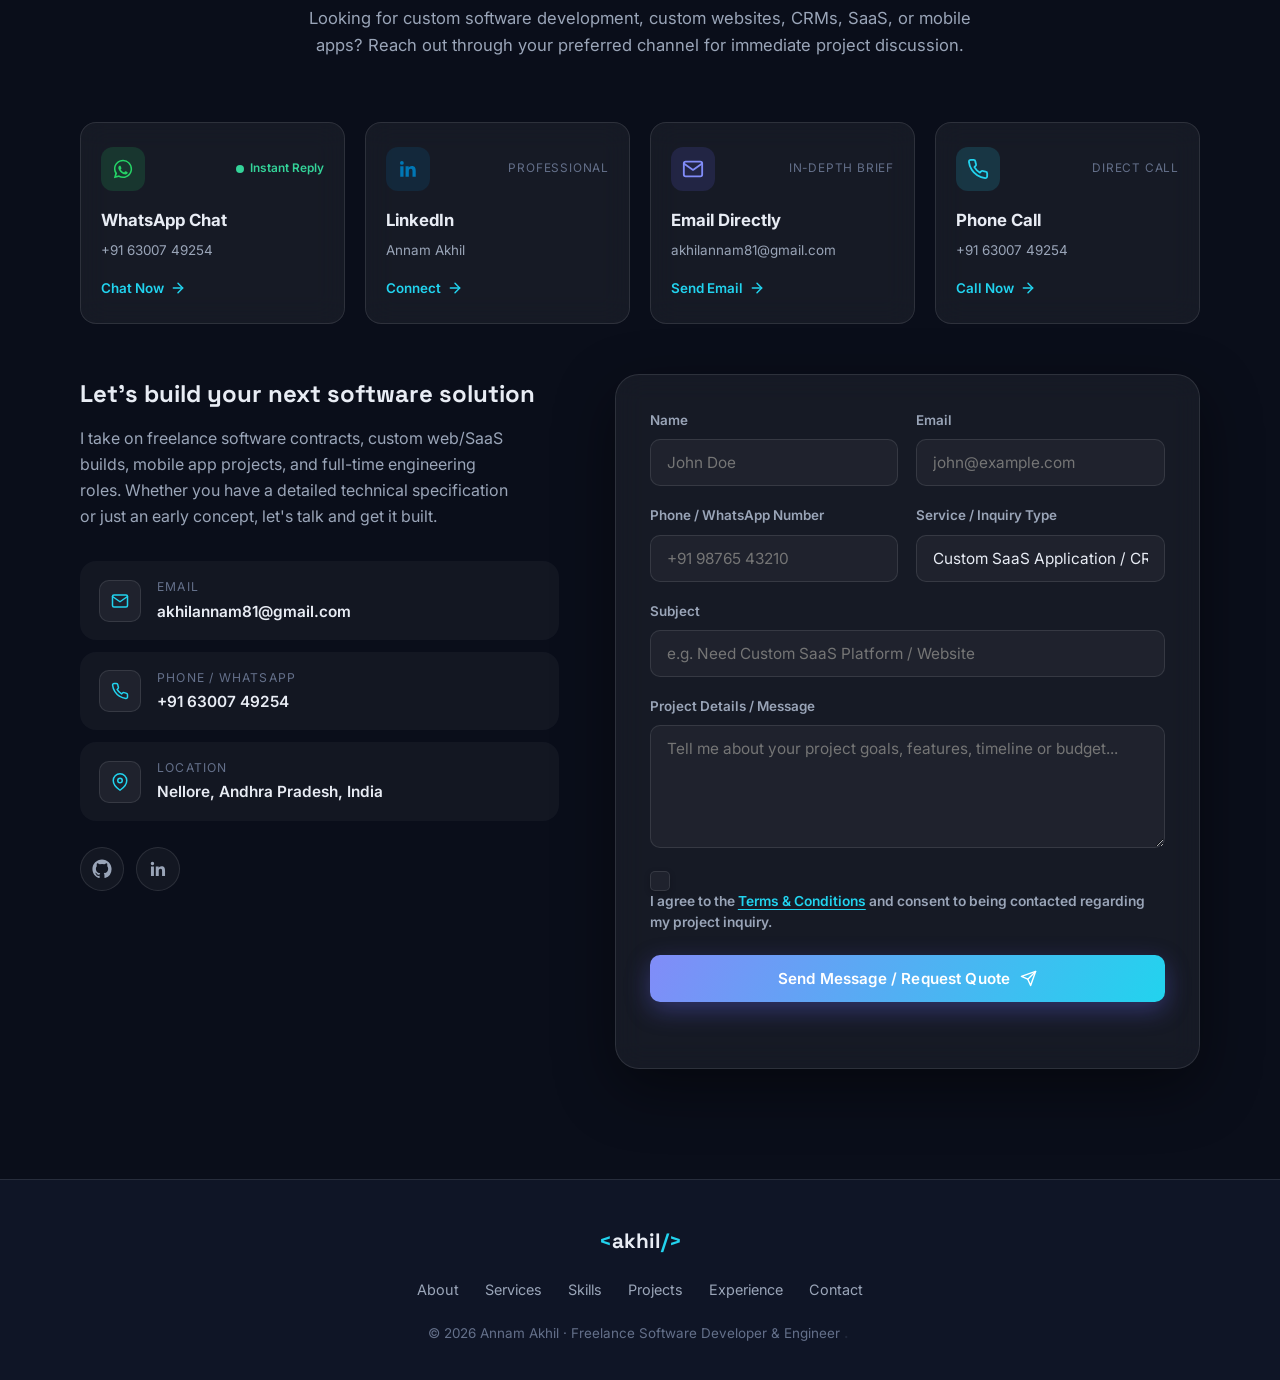
==== commit 69aeb343: "feat: enhance portfolio with freelance services, dark mode default, admin portal, and SEO" ====
--- a/index.html
+++ b/index.html
@@ -5,22 +5,163 @@
   <meta charset="UTF-8">
   <meta name="viewport" content="width=device-width, initial-scale=1.0">
 
-  <!-- Primary SEO -->
-  <title>Annam Akhil | Software Engineer & Java Backend Developer</title>
+  <!-- Primary SEO Meta Tags -->
+  <title>Annam Akhil | Freelance Software Developer | Custom SaaS, CRMs, Web & Mobile Apps</title>
+  <meta name="title" content="Annam Akhil | Freelance Software Developer | Custom SaaS, CRMs, Web & Mobile Apps">
   <meta name="description"
-    content="Portfolio of Annam Akhil — Software Engineer specializing in Java, Spring Boot, PostgreSQL and scalable backend systems. Explore projects, experience and get in touch.">
-  <meta name="keywords" content="Annam Akhil, Java Developer, Backend Developer, Spring Boot, SQL, Portfolio">
+    content="Software Engineer & Freelance Developer providing custom SaaS applications, custom CRMs, cross-platform mobile apps (iOS & Android), and high-converting custom websites. Available for freelance projects and technical consulting worldwide.">
+  <meta name="keywords"
+    content="Annam Akhil, Freelance Software Engineer, Freelance Web Developer, Custom SaaS Development, CRM Development, Mobile App Developer, Flutter Developer, Java Backend Developer, Spring Boot, PostgreSQL, Web Development Services, Full Stack Developer, Hire Software Developer India">
   <meta name="author" content="Annam Akhil">
+  <meta name="robots" content="index, follow, max-image-preview:large, max-snippet:-1, max-video-preview:-1">
   <meta name="theme-color" content="#0a0e1a">
-
-  <!-- Open Graph -->
-  <meta property="og:title" content="Annam Akhil | Software Engineer">
-  <meta property="og:description" content="Java Backend Developer building scalable systems. DSA · Java · SQL.">
+  <script>
+    /* Always enforce dark mode whenever the portfolio is opened */
+    try {
+      document.documentElement.setAttribute('data-theme', 'dark');
+      localStorage.removeItem('theme');
+    } catch (e) { }
+  </script>
+  <link rel="canonical" href="https://akhilannam.dev/">
+
+  <!-- Geo Meta Tags (Local & Global SEO) -->
+  <meta name="geo.region" content="IN-AP">
+  <meta name="geo.placename" content="Nellore, Andhra Pradesh, India">
+  <meta name="geo.position" content="14.4426;79.9865">
+  <meta name="ICBM" content="14.4426, 79.9865">
+
+  <!-- Open Graph / Facebook / WhatsApp Preview -->
   <meta property="og:type" content="website">
+  <meta property="og:url" content="https://akhilannam.dev/">
+  <meta property="og:site_name" content="Annam Akhil | Software & Freelance Services">
+  <meta property="og:title" content="Annam Akhil | Freelance Software Developer & Full Stack Engineer">
+  <meta property="og:description"
+    content="Custom SaaS & CRM systems, high-converting bespoke websites, cross-platform mobile apps (iOS & Android), and robust backend engineering. Let's build your software.">
   <meta property="og:image" content="assets/profile.png">
+  <meta property="og:image:alt" content="Portrait of Annam Akhil - Software Engineer and Freelance Developer">
+  <meta property="og:image:width" content="1200">
+  <meta property="og:image:height" content="630">
+  <meta property="og:locale" content="en_US">
+
+  <!-- Twitter / X Cards -->
+  <meta name="twitter:card" content="summary_large_image">
+  <meta name="twitter:url" content="https://akhilannam.dev/">
+  <meta name="twitter:title" content="Annam Akhil | Freelance Software Developer & Engineer">
+  <meta name="twitter:description"
+    content="Engineering custom SaaS platforms, CRMs, mobile applications & performant websites for businesses worldwide.">
+  <meta name="twitter:image" content="assets/profile.png">
 
   <!-- Favicon -->
   <link rel="icon" type="image/png" href="assets/profile.png">
+  <link rel="apple-touch-icon" href="assets/profile.png">
+
+  <!-- Schema.org JSON-LD Structured Data for Google Rich Results -->
+  <script type="application/ld+json">
+  {
+    "@context": "https://schema.org",
+    "@graph": [
+      {
+        "@type": "Person",
+        "@id": "https://akhilannam.dev/#person",
+        "name": "Annam Akhil",
+        "givenName": "Akhil",
+        "familyName": "Annam",
+        "jobTitle": "Software Engineer & Freelance Full-Stack Developer",
+        "description": "Software engineer providing freelance services for custom SaaS platforms, CRMs, cross-platform mobile apps, and high-performance custom websites.",
+        "url": "https://akhilannam.dev/",
+        "image": "https://akhilannam.dev/assets/profile.png",
+        "telephone": "+916300749254",
+        "email": "akhilannam81@gmail.com",
+        "address": {
+          "@type": "PostalAddress",
+          "addressLocality": "Nellore",
+          "addressRegion": "Andhra Pradesh",
+          "addressCountry": "India"
+        },
+        "sameAs": [
+          "https://github.com/Akhilannam12",
+          "https://www.linkedin.com/in/annam-akhil-1a7339238/"
+        ],
+        "knowsAbout": [
+          "Custom SaaS Applications",
+          "CRM Systems",
+          "Custom Website Development",
+          "Mobile App Development (Flutter)",
+          "Java & Spring Boot",
+          "PostgreSQL & MySQL",
+          "REST APIs",
+          "Full Stack Web Development"
+        ]
+      },
+      {
+        "@type": "ProfessionalService",
+        "@id": "https://akhilannam.dev/#service",
+        "name": "Annam Akhil — Freelance Software & App Development",
+        "url": "https://akhilannam.dev/",
+        "logo": "https://akhilannam.dev/assets/profile.png",
+        "image": "https://akhilannam.dev/assets/profile.png",
+        "telephone": "+916300749254",
+        "email": "akhilannam81@gmail.com",
+        "priceRange": "$$",
+        "address": {
+          "@type": "PostalAddress",
+          "addressLocality": "Nellore",
+          "addressRegion": "Andhra Pradesh",
+          "addressCountry": "India"
+        },
+        "areaServed": "Worldwide",
+        "hasOfferCatalog": {
+          "@type": "OfferCatalog",
+          "name": "Software Development Services",
+          "itemListElement": [
+            {
+              "@type": "Offer",
+              "itemOffered": {
+                "@type": "Service",
+                "name": "Custom SaaS Applications & CRMs",
+                "description": "Tailor-made Customer Relationship Management (CRM) tools, multi-tenant cloud platforms, automated sales funnels, and enterprise admin dashboards."
+              }
+            },
+            {
+              "@type": "Offer",
+              "itemOffered": {
+                "@type": "Service",
+                "name": "All Types of Custom Websites",
+                "description": "High-converting corporate portals, landing pages, e-commerce storefronts, and bespoke web apps engineered with modern responsive design and 95+ SEO scores."
+              }
+            },
+            {
+              "@type": "Offer",
+              "itemOffered": {
+                "@type": "Service",
+                "name": "Cross-Platform Mobile App Development",
+                "description": "Native-feel iOS and Android mobile applications developed with Flutter. 60fps performance, offline storage, push notifications, and API integrations."
+              }
+            },
+            {
+              "@type": "Offer",
+              "itemOffered": {
+                "@type": "Service",
+                "name": "Backend Architecture & REST API Development",
+                "description": "Enterprise Java Spring Boot microservices, high-efficiency PostgreSQL database schema designs, payment gateway integrations, and AI chatbot workflows."
+              }
+            }
+          ]
+        }
+      },
+      {
+        "@type": "WebSite",
+        "@id": "https://akhilannam.dev/#website",
+        "url": "https://akhilannam.dev/",
+        "name": "Annam Akhil Portfolio & Freelance Software Services",
+        "description": "Official portfolio and freelance software services portal of Annam Akhil.",
+        "publisher": {
+          "@id": "https://akhilannam.dev/#person"
+        }
+      }
+    ]
+  }
+  </script>
 
   <!-- Fonts -->
   <link rel="preconnect" href="https://fonts.googleapis.com">
@@ -39,7 +180,7 @@
   <div class="bg-orbs" aria-hidden="true">
     <div class="orb orb-1"></div>
     <div class="orb orb-2"></div>
-    <div class="orb orb-3"></div>
+    <div class="orb orb-3"></div>-
   </div>
 
   <!-- ================= NAVBAR ================= -->
@@ -52,13 +193,43 @@
       <nav class="nav-menu" id="nav-menu" aria-label="Primary navigation">
         <a href="#home" class="nav-link active">Home</a>
         <a href="#about" class="nav-link">About</a>
+        <a href="#services" class="nav-link">Services</a>
         <a href="#skills" class="nav-link">Skills</a>
         <a href="#projects" class="nav-link">Projects</a>
         <a href="#experience" class="nav-link">Experience</a>
         <a href="#contact" class="nav-link">Contact</a>
+
+        <!-- Mobile Drawer Quick Links -->
+        <div class="nav-drawer-footer">
+          <span class="drawer-title">Direct Quick Connect</span>
+          <div class="drawer-actions">
+            <a href="https://wa.me/916300749254?text=Hi%20Akhil,%20I%20would%20like%20to%20discuss%20a%20software%20project!"
+              target="_blank" rel="noopener noreferrer" class="drawer-btn drawer-whatsapp">
+              <svg viewBox="0 0 24 24" width="16" height="16" fill="currentColor">
+                <path
+                  d="M12.04 2c-5.46 0-9.91 4.45-9.91 9.91 0 1.75.46 3.45 1.32 4.95L2.05 22l5.25-1.38c1.45.79 3.08 1.21 4.74 1.21 5.46 0 9.91-4.45 9.91-9.91 0-2.65-1.03-5.14-2.9-7.01A9.82 9.82 0 0 0 12.04 2m.01 1.67c2.2 0 4.26.86 5.82 2.42a8.23 8.23 0 0 1 2.41 5.83c0 4.54-3.7 8.24-8.24 8.24-1.44 0-2.85-.38-4.09-1.1l-.29-.17-3.05.8 1.03-2.97-.19-.3A8.2 8.2 0 0 1 3.8 11.91c0-4.54 3.7-8.24 8.25-8.24m4.52 11.59c-.25-.13-1.47-.72-1.7-.81-.23-.08-.39-.13-.56.13-.17.25-.64.81-.79.97-.14.17-.29.19-.54.06-.25-.13-1.06-.39-2.02-1.25-.75-.67-1.26-1.5-1.4-1.76-.15-.25-.02-.39.11-.51.11-.11.25-.29.38-.44.12-.14.17-.25.25-.42.08-.17.04-.31-.02-.44-.06-.13-.56-1.35-.77-1.85-.2-.49-.41-.42-.56-.43h-.48c-.17 0-.44.06-.67.31-.23.25-.88.86-.88 2.1s.9 2.44 1.03 2.61c.12.17 1.77 2.7 4.29 3.79.6.26 1.07.41 1.43.53.6.19 1.15.16 1.58.1.48-.07 1.47-.6 1.68-1.18.21-.58.21-1.07.15-1.18-.06-.12-.22-.19-.47-.32" />
+              </svg>
+              WhatsApp
+            </a>
+            <a href="tel:+916300749254" class="drawer-btn drawer-phone">
+              <svg viewBox="0 0 24 24" width="16" height="16" stroke="currentColor" stroke-width="2" fill="none"
+                stroke-linecap="round" stroke-linejoin="round">
+                <path
+                  d="M22 16.92v3a2 2 0 0 1-2.18 2 19.79 19.79 0 0 1-8.63-3.07 19.5 19.5 0 0 1-6-6 19.79 19.79 0 0 1-3.07-8.67A2 2 0 0 1 4.11 2h3a2 2 0 0 1 2 1.72 12.84 12.84 0 0 0 .7 2.81 2 2 0 0 1-.45 2.11L8.09 9.91a16 16 0 0 0 6 6l1.27-1.27a2 2 0 0 1 2.11-.45 12.84 12.84 0 0 0 2.81.7A2 2 0 0 1 22 16.92z">
+                </path>
+              </svg>
+              Call
+            </a>
+          </div>
+        </div>
       </nav>
 
       <div class="nav-actions">
+        <a href="#contact" class="btn-hire glass" aria-label="Hire me for freelance projects">
+          <span class="pulse-dot-hire" aria-hidden="true"></span>
+          <span>Hire Me</span>
+        </a>
+
         <button id="theme-toggle" class="theme-toggle" aria-label="Toggle dark / light theme">
           <svg class="icon-sun" viewBox="0 0 24 24" width="18" height="18" stroke="currentColor" stroke-width="2"
             fill="none" stroke-linecap="round" stroke-linejoin="round">
@@ -92,7 +263,7 @@
       <div class="hero-container">
         <div class="hero-content reveal">
           <span class="badge glass">
-            <span class="pulse-dot"></span> Available for Opportunities
+            <span class="pulse-dot"></span> Available for Freelance &amp; Full-Time Projects
           </span>
 
           <h1 class="hero-name">Hi, I'm <span class="gradient-text">Annam Akhil</span></h1>
@@ -101,14 +272,22 @@
           </p>
 
           <p class="hero-tagline">
-            I build scalable backend systems and clean, performant web experiences —
-            turning ideas into production-ready software.
+            Software Developer providing end-to-end software services: custom SaaS &amp; CRM applications,
+            all types of custom websites, mobile apps, and robust cloud APIs. Turning complex business ideas into
+            production-ready software.
           </p>
 
           <div class="hero-ctas">
-            <a href="#projects" class="btn btn-primary magnetic">
+            <a href="#services" class="btn btn-primary magnetic">
+              Freelance Services
+              <svg viewBox="0 0 24 24" width="17" height="17" stroke="currentColor" stroke-width="2.5" fill="none"
+                stroke-linecap="round" stroke-linejoin="round">
+                <polygon points="13 2 3 14 12 14 11 22 21 10 12 10 13 2"></polygon>
+              </svg>
+            </a>
+            <a href="#projects" class="btn btn-outline magnetic">
               View Projects
-              <svg viewBox="0 0 24 24" width="17" height="17" stroke="currentColor" stroke-width="2.5" fill="none"
+              <svg viewBox="0 0 24 24" width="17" height="17" stroke="currentColor" stroke-width="2" fill="none"
                 stroke-linecap="round" stroke-linejoin="round">
                 <line x1="5" y1="12" x2="19" y2="12"></line>
                 <polyline points="12 5 19 12 12 19"></polyline>
@@ -124,6 +303,51 @@
               </svg>
               Resume
             </a>
+          </div>
+
+          <!-- Quick Connect Redirect Bar (WhatsApp, LinkedIn, Email, Phone Call) -->
+          <div class="hero-quick-connect">
+            <span class="quick-connect-label">Quick Connect:</span>
+            <div class="quick-connect-chips">
+              <a href="https://wa.me/916300749254?text=Hi%20Akhil,%20I%20would%20like%20to%20discuss%20a%20software%20project!"
+                target="_blank" rel="noopener noreferrer" class="qc-chip qc-whatsapp"
+                aria-label="Chat directly on WhatsApp">
+                <svg viewBox="0 0 24 24" width="16" height="16" fill="currentColor">
+                  <path
+                    d="M12.04 2c-5.46 0-9.91 4.45-9.91 9.91 0 1.75.46 3.45 1.32 4.95L2.05 22l5.25-1.38c1.45.79 3.08 1.21 4.74 1.21 5.46 0 9.91-4.45 9.91-9.91 0-2.65-1.03-5.14-2.9-7.01A9.82 9.82 0 0 0 12.04 2m.01 1.67c2.2 0 4.26.86 5.82 2.42a8.23 8.23 0 0 1 2.41 5.83c0 4.54-3.7 8.24-8.24 8.24-1.44 0-2.85-.38-4.09-1.1l-.29-.17-3.05.8 1.03-2.97-.19-.3A8.2 8.2 0 0 1 3.8 11.91c0-4.54 3.7-8.24 8.25-8.24m4.52 11.59c-.25-.13-1.47-.72-1.7-.81-.23-.08-.39-.13-.56.13-.17.25-.64.81-.79.97-.14.17-.29.19-.54.06-.25-.13-1.06-.39-2.02-1.25-.75-.67-1.26-1.5-1.4-1.76-.15-.25-.02-.39.11-.51.11-.11.25-.29.38-.44.12-.14.17-.25.25-.42.08-.17.04-.31-.02-.44-.06-.13-.56-1.35-.77-1.85-.2-.49-.41-.42-.56-.43h-.48c-.17 0-.44.06-.67.31-.23.25-.88.86-.88 2.1s.9 2.44 1.03 2.61c.12.17 1.77 2.7 4.29 3.79.6.26 1.07.41 1.43.53.6.19 1.15.16 1.58.1.48-.07 1.47-.6 1.68-1.18.21-.58.21-1.07.15-1.18-.06-.12-.22-.19-.47-.32" />
+                </svg>
+                <span>WhatsApp</span>
+              </a>
+
+              <a href="https://www.linkedin.com/in/annam-akhil-1a7339238/" target="_blank" rel="noopener noreferrer"
+                class="qc-chip qc-linkedin" aria-label="LinkedIn profile">
+                <svg viewBox="0 0 24 24" width="16" height="16" fill="currentColor">
+                  <path
+                    d="M20.45 20.45h-3.56v-5.57c0-1.33-.02-3.04-1.85-3.04-1.85 0-2.14 1.45-2.14 2.94v5.67H9.34V9h3.42v1.56h.05c.48-.9 1.64-1.85 3.37-1.85 3.6 0 4.27 2.37 4.27 5.46v6.28zM5.34 7.43a2.06 2.06 0 1 1 0-4.13 2.06 2.06 0 0 1 0 4.13zM7.12 20.45H3.55V9h3.57v11.45z" />
+                </svg>
+                <span>LinkedIn</span>
+              </a>
+
+              <a href="mailto:akhilannam81@gmail.com?subject=Software%20Project%20Inquiry%20-%20Freelance"
+                class="qc-chip qc-email" aria-label="Send Email">
+                <svg viewBox="0 0 24 24" width="16" height="16" stroke="currentColor" stroke-width="2" fill="none"
+                  stroke-linecap="round" stroke-linejoin="round">
+                  <rect x="2" y="4" width="20" height="16" rx="2"></rect>
+                  <polyline points="22,6 12,13 2,6"></polyline>
+                </svg>
+                <span>Email</span>
+              </a>
+
+              <a href="tel:+916300749254" class="qc-chip qc-phone" aria-label="Direct Phone Call">
+                <svg viewBox="0 0 24 24" width="16" height="16" stroke="currentColor" stroke-width="2" fill="none"
+                  stroke-linecap="round" stroke-linejoin="round">
+                  <path
+                    d="M22 16.92v3a2 2 0 0 1-2.18 2 19.79 19.79 0 0 1-8.63-3.07 19.5 19.5 0 0 1-6-6 19.79 19.79 0 0 1-3.07-8.67A2 2 0 0 1 4.11 2h3a2 2 0 0 1 2 1.72 12.84 12.84 0 0 0 .7 2.81 2 2 0 0 1-.45 2.11L8.09 9.91a16 16 0 0 0 6 6l1.27-1.27a2 2 0 0 1 2.11-.45 12.84 12.84 0 0 0 2.81.7A2 2 0 0 1 22 16.92z">
+                  </path>
+                </svg>
+                <span>Call</span>
+              </a>
+            </div>
           </div>
 
           <div class="hero-socials">
@@ -223,7 +447,333 @@
       </div>
     </section>
 
-    <!-- ================= SKILLS ================= -->
+    <!-- ================= SERVICES (FREELANCING) ================= -->
+    <section id="services" class="services-section section">
+      <div class="container">
+        <div class="section-head reveal">
+          <span class="section-kicker">// freelance software solutions</span>
+          <h2 class="section-title">Software Services &amp; <span class="gradient-text">Offerings</span></h2>
+          <p class="section-subtitle">
+            Delivering full-cycle bespoke software services for startups, businesses, and founders worldwide.
+            From high-converting custom websites and full-scale SaaS/CRM platforms to cross-platform mobile apps.
+          </p>
+        </div>
+
+        <div class="services-grid">
+          <!-- Service Card 1: Custom SaaS & CRMs -->
+          <article class="service-card glass reveal">
+            <div class="service-card-top">
+              <span class="service-icon saas-icon">
+                <svg viewBox="0 0 24 24" width="28" height="28" stroke="currentColor" stroke-width="1.8" fill="none"
+                  stroke-linecap="round" stroke-linejoin="round">
+                  <rect x="3" y="3" width="18" height="18" rx="2" ry="2"></rect>
+                  <line x1="3" y1="9" x2="21" y2="9"></line>
+                  <line x1="9" y1="21" x2="9" y2="9"></line>
+                  <circle cx="15" cy="15" r="2"></circle>
+                </svg>
+              </span>
+              <span class="service-badge">SaaS &amp; Business Systems</span>
+            </div>
+
+            <h3 class="service-title">Custom SaaS Applications &amp; CRMs</h3>
+            <p class="service-desc">
+              Tailor-made Customer Relationship Management (CRM) tools, multi-tenant cloud platforms, and workflow
+              automation
+              engines engineered to streamline company operations and scale revenue.
+            </p>
+
+            <ul class="service-features">
+              <li>
+                <svg viewBox="0 0 24 24" width="16" height="16" stroke="currentColor" stroke-width="2.5" fill="none"
+                  stroke-linecap="round" stroke-linejoin="round">
+                  <polyline points="20 6 9 17 4 12"></polyline>
+                </svg>
+                <span>Custom lead tracking, sales pipelines &amp; customer portals</span>
+              </li>
+              <li>
+                <svg viewBox="0 0 24 24" width="16" height="16" stroke="currentColor" stroke-width="2.5" fill="none"
+                  stroke-linecap="round" stroke-linejoin="round">
+                  <polyline points="20 6 9 17 4 12"></polyline>
+                </svg>
+                <span>Role-Based Access Control (RBAC) &amp; multi-tenant architecture</span>
+              </li>
+              <li>
+                <svg viewBox="0 0 24 24" width="16" height="16" stroke="currentColor" stroke-width="2.5" fill="none"
+                  stroke-linecap="round" stroke-linejoin="round">
+                  <polyline points="20 6 9 17 4 12"></polyline>
+                </svg>
+                <span>Real-time analytics dashboards, exportable reports &amp; invoicing</span>
+              </li>
+              <li>
+                <svg viewBox="0 0 24 24" width="16" height="16" stroke="currentColor" stroke-width="2.5" fill="none"
+                  stroke-linecap="round" stroke-linejoin="round">
+                  <polyline points="20 6 9 17 4 12"></polyline>
+                </svg>
+                <span>Payment gateway integration (Stripe, Razorpay) &amp; recurring billing</span>
+              </li>
+            </ul>
+
+            <div class="service-actions">
+              <a href="https://wa.me/916300749254?text=Hi%20Akhil,%20I%20am%20interested%20in%20building%20a%20custom%20SaaS%20/%20CRM%20application!"
+                target="_blank" rel="noopener noreferrer" class="btn-service btn-service-wa">
+                <svg viewBox="0 0 24 24" width="16" height="16" fill="currentColor">
+                  <path
+                    d="M12.04 2c-5.46 0-9.91 4.45-9.91 9.91 0 1.75.46 3.45 1.32 4.95L2.05 22l5.25-1.38c1.45.79 3.08 1.21 4.74 1.21 5.46 0 9.91-4.45 9.91-9.91 0-2.65-1.03-5.14-2.9-7.01A9.82 9.82 0 0 0 12.04 2m.01 1.67c2.2 0 4.26.86 5.82 2.42a8.23 8.23 0 0 1 2.41 5.83c0 4.54-3.7 8.24-8.24 8.24-1.44 0-2.85-.38-4.09-1.1l-.29-.17-3.05.8 1.03-2.97-.19-.3A8.2 8.2 0 0 1 3.8 11.91c0-4.54 3.7-8.24 8.25-8.24m4.52 11.59c-.25-.13-1.47-.72-1.7-.81-.23-.08-.39-.13-.56.13-.17.25-.64.81-.79.97-.14.17-.29.19-.54.06-.25-.13-1.06-.39-2.02-1.25-.75-.67-1.26-1.5-1.4-1.76-.15-.25-.02-.39.11-.51.11-.11.25-.29.38-.44.12-.14.17-.25.25-.42.08-.17.04-.31-.02-.44-.06-.13-.56-1.35-.77-1.85-.2-.49-.41-.42-.56-.43h-.48c-.17 0-.44.06-.67.31-.23.25-.88.86-.88 2.1s.9 2.44 1.03 2.61c.12.17 1.77 2.7 4.29 3.79.6.26 1.07.41 1.43.53.6.19 1.15.16 1.58.1.48-.07 1.47-.6 1.68-1.18.21-.58.21-1.07.15-1.18-.06-.12-.22-.19-.47-.32" />
+                </svg>
+                Discuss SaaS / CRM Project
+              </a>
+            </div>
+          </article>
+
+          <!-- Service Card 2: All Types of Custom Websites -->
+          <article class="service-card glass reveal delay-1">
+            <div class="service-card-top">
+              <span class="service-icon web-icon">
+                <svg viewBox="0 0 24 24" width="28" height="28" stroke="currentColor" stroke-width="1.8" fill="none"
+                  stroke-linecap="round" stroke-linejoin="round">
+                  <circle cx="12" cy="12" r="10"></circle>
+                  <line x1="2" y1="12" x2="22" y2="12"></line>
+                  <path d="M12 2a15.3 15.3 0 0 1 4 10 15.3 15.3 0 0 1-4 10 15.3 15.3 0 0 1-4-10 15.3 15.3 0 0 1 4-10z">
+                  </path>
+                </svg>
+              </span>
+              <span class="service-badge">Web Development</span>
+            </div>
+
+            <h3 class="service-title">All Types of Custom Websites</h3>
+            <p class="service-desc">
+              From high-conversion landing pages to robust corporate portals, portfolios, and e-commerce stores —
+              hand-crafted with modern animations, responsive layouts, and top-tier SEO.
+            </p>
+
+            <ul class="service-features">
+              <li>
+                <svg viewBox="0 0 24 24" width="16" height="16" stroke="currentColor" stroke-width="2.5" fill="none"
+                  stroke-linecap="round" stroke-linejoin="round">
+                  <polyline points="20 6 9 17 4 12"></polyline>
+                </svg>
+                <span>100% Mobile-first responsive on all smartphones &amp; tablets</span>
+              </li>
+              <li>
+                <svg viewBox="0 0 24 24" width="16" height="16" stroke="currentColor" stroke-width="2.5" fill="none"
+                  stroke-linecap="round" stroke-linejoin="round">
+                  <polyline points="20 6 9 17 4 12"></polyline>
+                </svg>
+                <span>SEO-engineered with rich snippets, schema data &amp; meta tags</span>
+              </li>
+              <li>
+                <svg viewBox="0 0 24 24" width="16" height="16" stroke="currentColor" stroke-width="2.5" fill="none"
+                  stroke-linecap="round" stroke-linejoin="round">
+                  <polyline points="20 6 9 17 4 12"></polyline>
+                </svg>
+                <span>Ultra-fast load speeds (95+ Google Lighthouse scores)</span>
+              </li>
+              <li>
+                <svg viewBox="0 0 24 24" width="16" height="16" stroke="currentColor" stroke-width="2.5" fill="none"
+                  stroke-linecap="round" stroke-linejoin="round">
+                  <polyline points="20 6 9 17 4 12"></polyline>
+                </svg>
+                <span>Interactive glassmorphism UI, micro-animations &amp; contact funnels</span>
+              </li>
+            </ul>
+
+            <div class="service-actions">
+              <a href="https://wa.me/916300749254?text=Hi%20Akhil,%20I%20would%20like%20to%20get%20a%20quote%20for%20a%20custom%20website!"
+                target="_blank" rel="noopener noreferrer" class="btn-service btn-service-wa">
+                <svg viewBox="0 0 24 24" width="16" height="16" fill="currentColor">
+                  <path
+                    d="M12.04 2c-5.46 0-9.91 4.45-9.91 9.91 0 1.75.46 3.45 1.32 4.95L2.05 22l5.25-1.38c1.45.79 3.08 1.21 4.74 1.21 5.46 0 9.91-4.45 9.91-9.91 0-2.65-1.03-5.14-2.9-7.01A9.82 9.82 0 0 0 12.04 2m.01 1.67c2.2 0 4.26.86 5.82 2.42a8.23 8.23 0 0 1 2.41 5.83c0 4.54-3.7 8.24-8.24 8.24-1.44 0-2.85-.38-4.09-1.1l-.29-.17-3.05.8 1.03-2.97-.19-.3A8.2 8.2 0 0 1 3.8 11.91c0-4.54 3.7-8.24 8.25-8.24m4.52 11.59c-.25-.13-1.47-.72-1.7-.81-.23-.08-.39-.13-.56.13-.17.25-.64.81-.79.97-.14.17-.29.19-.54.06-.25-.13-1.06-.39-2.02-1.25-.75-.67-1.26-1.5-1.4-1.76-.15-.25-.02-.39.11-.51.11-.11.25-.29.38-.44.12-.14.17-.25.25-.42.08-.17.04-.31-.02-.44-.06-.13-.56-1.35-.77-1.85-.2-.49-.41-.42-.56-.43h-.48c-.17 0-.44.06-.67.31-.23.25-.88.86-.88 2.1s.9 2.44 1.03 2.61c.12.17 1.77 2.7 4.29 3.79.6.26 1.07.41 1.43.53.6.19 1.15.16 1.58.1.48-.07 1.47-.6 1.68-1.18.21-.58.21-1.07.15-1.18-.06-.12-.22-.19-.47-.32" />
+                </svg>
+                Discuss Website Project
+              </a>
+            </div>
+          </article>
+
+          <!-- Service Card 3: Mobile Apps -->
+          <article class="service-card glass reveal delay-2">
+            <div class="service-card-top">
+              <span class="service-icon mobile-icon">
+                <svg viewBox="0 0 24 24" width="28" height="28" stroke="currentColor" stroke-width="1.8" fill="none"
+                  stroke-linecap="round" stroke-linejoin="round">
+                  <rect x="5" y="2" width="14" height="20" rx="2" ry="2"></rect>
+                  <line x1="12" y1="18" x2="12.01" y2="18"></line>
+                </svg>
+              </span>
+              <span class="service-badge">iOS &amp; Android Mobile</span>
+            </div>
+
+            <h3 class="service-title">Cross-Platform Mobile Apps</h3>
+            <p class="service-desc">
+              Native-feeling mobile apps developed with Flutter. Delivering cross-platform deployment on Android and iOS
+              with buttery-smooth 60fps animations and offline capabilities.
+            </p>
+
+            <ul class="service-features">
+              <li>
+                <svg viewBox="0 0 24 24" width="16" height="16" stroke="currentColor" stroke-width="2.5" fill="none"
+                  stroke-linecap="round" stroke-linejoin="round">
+                  <polyline points="20 6 9 17 4 12"></polyline>
+                </svg>
+                <span>Single clean codebase deployed on both Android &amp; iOS</span>
+              </li>
+              <li>
+                <svg viewBox="0 0 24 24" width="16" height="16" stroke="currentColor" stroke-width="2.5" fill="none"
+                  stroke-linecap="round" stroke-linejoin="round">
+                  <polyline points="20 6 9 17 4 12"></polyline>
+                </svg>
+                <span>Offline caching, SQLite/Hive persistence &amp; cloud syncing</span>
+              </li>
+              <li>
+                <svg viewBox="0 0 24 24" width="16" height="16" stroke="currentColor" stroke-width="2.5" fill="none"
+                  stroke-linecap="round" stroke-linejoin="round">
+                  <polyline points="20 6 9 17 4 12"></polyline>
+                </svg>
+                <span>Push notifications, camera, geolocation &amp; hardware integrations</span>
+              </li>
+              <li>
+                <svg viewBox="0 0 24 24" width="16" height="16" stroke="currentColor" stroke-width="2.5" fill="none"
+                  stroke-linecap="round" stroke-linejoin="round">
+                  <polyline points="20 6 9 17 4 12"></polyline>
+                </svg>
+                <span>App Store &amp; Google Play Store release &amp; deployment guidance</span>
+              </li>
+            </ul>
+
+            <div class="service-actions">
+              <a href="https://wa.me/916300749254?text=Hi%20Akhil,%20I%20have%20a%20mobile%20app%20project%20I%20would%20like%20to%20develop!"
+                target="_blank" rel="noopener noreferrer" class="btn-service btn-service-wa">
+                <svg viewBox="0 0 24 24" width="16" height="16" fill="currentColor">
+                  <path
+                    d="M12.04 2c-5.46 0-9.91 4.45-9.91 9.91 0 1.75.46 3.45 1.32 4.95L2.05 22l5.25-1.38c1.45.79 3.08 1.21 4.74 1.21 5.46 0 9.91-4.45 9.91-9.91 0-2.65-1.03-5.14-2.9-7.01A9.82 9.82 0 0 0 12.04 2m.01 1.67c2.2 0 4.26.86 5.82 2.42a8.23 8.23 0 0 1 2.41 5.83c0 4.54-3.7 8.24-8.24 8.24-1.44 0-2.85-.38-4.09-1.1l-.29-.17-3.05.8 1.03-2.97-.19-.3A8.2 8.2 0 0 1 3.8 11.91c0-4.54 3.7-8.24 8.25-8.24m4.52 11.59c-.25-.13-1.47-.72-1.7-.81-.23-.08-.39-.13-.56.13-.17.25-.64.81-.79.97-.14.17-.29.19-.54.06-.25-.13-1.06-.39-2.02-1.25-.75-.67-1.26-1.5-1.4-1.76-.15-.25-.02-.39.11-.51.11-.11.25-.29.38-.44.12-.14.17-.25.25-.42.08-.17.04-.31-.02-.44-.06-.13-.56-1.35-.77-1.85-.2-.49-.41-.42-.56-.43h-.48c-.17 0-.44.06-.67.31-.23.25-.88.86-.88 2.1s.9 2.44 1.03 2.61c.12.17 1.77 2.7 4.29 3.79.6.26 1.07.41 1.43.53.6.19 1.15.16 1.58.1.48-.07 1.47-.6 1.68-1.18.21-.58.21-1.07.15-1.18-.06-.12-.22-.19-.47-.32" />
+                </svg>
+                Discuss Mobile App
+              </a>
+            </div>
+          </article>
+
+          <!-- Service Card 4: Backend & APIs -->
+          <article class="service-card glass reveal delay-3">
+            <div class="service-card-top">
+              <span class="service-icon api-icon">
+                <svg viewBox="0 0 24 24" width="28" height="28" stroke="currentColor" stroke-width="1.8" fill="none"
+                  stroke-linecap="round" stroke-linejoin="round">
+                  <rect x="2" y="2" width="20" height="8" rx="2" ry="2"></rect>
+                  <rect x="2" y="14" width="20" height="8" rx="2" ry="2"></rect>
+                  <line x1="6" y1="6" x2="6.01" y2="6"></line>
+                  <line x1="6" y1="18" x2="6.01" y2="18"></line>
+                </svg>
+              </span>
+              <span class="service-badge">Backend &amp; APIs</span>
+            </div>
+
+            <h3 class="service-title">Backend Architecture &amp; APIs</h3>
+            <p class="service-desc">
+              Resilient, scalable backend systems, microservices, and database optimization. Ensuring high availability,
+              security, and smooth third-party API and chatbot integrations.
+            </p>
+
+            <ul class="service-features">
+              <li>
+                <svg viewBox="0 0 24 24" width="16" height="16" stroke="currentColor" stroke-width="2.5" fill="none"
+                  stroke-linecap="round" stroke-linejoin="round">
+                  <polyline points="20 6 9 17 4 12"></polyline>
+                </svg>
+                <span>Enterprise Spring Boot &amp; Node.js microservices</span>
+              </li>
+              <li>
+                <svg viewBox="0 0 24 24" width="16" height="16" stroke="currentColor" stroke-width="2.5" fill="none"
+                  stroke-linecap="round" stroke-linejoin="round">
+                  <polyline points="20 6 9 17 4 12"></polyline>
+                </svg>
+                <span>PostgreSQL &amp; MySQL indexing, optimization &amp; schema design</span>
+              </li>
+              <li>
+                <svg viewBox="0 0 24 24" width="16" height="16" stroke="currentColor" stroke-width="2.5" fill="none"
+                  stroke-linecap="round" stroke-linejoin="round">
+                  <polyline points="20 6 9 17 4 12"></polyline>
+                </svg>
+                <span>Third-party integrations, WhatsApp bots &amp; AI automated pipelines</span>
+              </li>
+              <li>
+                <svg viewBox="0 0 24 24" width="16" height="16" stroke="currentColor" stroke-width="2.5" fill="none"
+                  stroke-linecap="round" stroke-linejoin="round">
+                  <polyline points="20 6 9 17 4 12"></polyline>
+                </svg>
+                <span>Dockerization, cloud deployment &amp; CI/CD pipelines</span>
+              </li>
+            </ul>
+
+            <div class="service-actions">
+              <a href="https://wa.me/916300749254?text=Hi%20Akhil,%20I%20need%20custom%20backend%20and%20API%20development%20services!"
+                target="_blank" rel="noopener noreferrer" class="btn-service btn-service-wa">
+                <svg viewBox="0 0 24 24" width="16" height="16" fill="currentColor">
+                  <path
+                    d="M12.04 2c-5.46 0-9.91 4.45-9.91 9.91 0 1.75.46 3.45 1.32 4.95L2.05 22l5.25-1.38c1.45.79 3.08 1.21 4.74 1.21 5.46 0 9.91-4.45 9.91-9.91 0-2.65-1.03-5.14-2.9-7.01A9.82 9.82 0 0 0 12.04 2m.01 1.67c2.2 0 4.26.86 5.82 2.42a8.23 8.23 0 0 1 2.41 5.83c0 4.54-3.7 8.24-8.24 8.24-1.44 0-2.85-.38-4.09-1.1l-.29-.17-3.05.8 1.03-2.97-.19-.3A8.2 8.2 0 0 1 3.8 11.91c0-4.54 3.7-8.24 8.25-8.24m4.52 11.59c-.25-.13-1.47-.72-1.7-.81-.23-.08-.39-.13-.56.13-.17.25-.64.81-.79.97-.14.17-.29.19-.54.06-.25-.13-1.06-.39-2.02-1.25-.75-.67-1.26-1.5-1.4-1.76-.15-.25-.02-.39.11-.51.11-.11.25-.29.38-.44.12-.14.17-.25.25-.42.08-.17.04-.31-.02-.44-.06-.13-.56-1.35-.77-1.85-.2-.49-.41-.42-.56-.43h-.48c-.17 0-.44.06-.67.31-.23.25-.88.86-.88 2.1s.9 2.44 1.03 2.61c.12.17 1.77 2.7 4.29 3.79.6.26 1.07.41 1.43.53.6.19 1.15.16 1.58.1.48-.07 1.47-.6 1.68-1.18.21-.58.21-1.07.15-1.18-.06-.12-.22-.19-.47-.32" />
+                </svg>
+                Discuss Backend / API Project
+              </a>
+            </div>
+          </article>
+        </div>
+
+        <!-- Freelance Guarantees & Value Proposition -->
+        <div class="freelance-perks glass reveal">
+          <div class="perk-item">
+            <span class="perk-icon">⚡</span>
+            <div>
+              <h4>Rapid Milestone Delivery</h4>
+              <p>Agile 1-2 week sprint updates &amp; live preview deployments.</p>
+            </div>
+          </div>
+
+          <div class="perk-item">
+            <span class="perk-icon">🔒</span>
+            <div>
+              <h4>100% Code Ownership</h4>
+              <p>Clean, fully documented GitHub repository with clean IP rights.</p>
+            </div>
+          </div>
+
+          <div class="perk-item">
+            <span class="perk-icon">📱</span>
+            <div>
+              <h4>Full Responsive &amp; Tested</h4>
+              <p>Tested on iOS, Android, macOS &amp; Windows across multiple viewports.</p>
+            </div>
+          </div>
+
+          <div class="perk-item">
+            <span class="perk-icon">💬</span>
+            <div>
+              <h4>Direct Dedicated Support</h4>
+              <p>Daily WhatsApp/Slack updates and free 30-day post-launch warranty.</p>
+            </div>
+          </div>
+        </div>
+
+        <!-- Callout Banner -->
+        <div class="services-cta-banner glass reveal">
+          <div class="cta-banner-text">
+            <h3>Ready to Build Your Software Project?</h3>
+            <p>From an initial idea to a live production application, get in touch for a free estimate and architecture
+              discussion.</p>
+          </div>
+          <div class="cta-banner-actions">
+            <a href="https://wa.me/916300749254?text=Hi%20Akhil,%20I%20have%20a%20software%20project%20and%20would%20like%20a%20quote!"
+              target="_blank" rel="noopener noreferrer" class="btn btn-primary magnetic">
+              <svg viewBox="0 0 24 24" width="18" height="18" fill="currentColor">
+                <path
+                  d="M12.04 2c-5.46 0-9.91 4.45-9.91 9.91 0 1.75.46 3.45 1.32 4.95L2.05 22l5.25-1.38c1.45.79 3.08 1.21 4.74 1.21 5.46 0 9.91-4.45 9.91-9.91 0-2.65-1.03-5.14-2.9-7.01A9.82 9.82 0 0 0 12.04 2m.01 1.67c2.2 0 4.26.86 5.82 2.42a8.23 8.23 0 0 1 2.41 5.83c0 4.54-3.7 8.24-8.24 8.24-1.44 0-2.85-.38-4.09-1.1l-.29-.17-3.05.8 1.03-2.97-.19-.3A8.2 8.2 0 0 1 3.8 11.91c0-4.54 3.7-8.24 8.25-8.24m4.52 11.59c-.25-.13-1.47-.72-1.7-.81-.23-.08-.39-.13-.56.13-.17.25-.64.81-.79.97-.14.17-.29.19-.54.06-.25-.13-1.06-.39-2.02-1.25-.75-.67-1.26-1.5-1.4-1.76-.15-.25-.02-.39.11-.51.11-.11.25-.29.38-.44.12-.14.17-.25.25-.42.08-.17.04-.31-.02-.44-.06-.13-.56-1.35-.77-1.85-.2-.49-.41-.42-.56-.43h-.48c-.17 0-.44.06-.67.31-.23.25-.88.86-.88 2.1s.9 2.44 1.03 2.61c.12.17 1.77 2.7 4.29 3.79.6.26 1.07.41 1.43.53.6.19 1.15.16 1.58.1.48-.07 1.47-.6 1.68-1.18.21-.58.21-1.07.15-1.18-.06-.12-.22-.19-.47-.32" />
+              </svg>
+              Chat on WhatsApp
+            </a>
+            <a href="#contact" class="btn btn-outline magnetic">
+              Request a Quote
+            </a>
+          </div>
+        </div>
+      </div>
+    </section>
     <section id="skills" class="skills-section section">
       <div class="container">
         <div class="section-head reveal">
@@ -309,7 +859,8 @@
             <div class="skill-card-head">
               <svg viewBox="0 0 24 24" width="22" height="22" stroke="currentColor" stroke-width="2" fill="none"
                 stroke-linecap="round" stroke-linejoin="round">
-                <path d="M14.7 6.3a1 1 0 0 0 0 1.4l1.6 1.6a1 1 0 0 0 1.4 0l3.77-3.77a6 6 0 0 1-7.94 7.94l-6.91 6.91a2.12 2.12 0 0 1-3-3l6.91-6.91a6 6 0 0 1 7.94-7.94l-3.76 3.76z">
+                <path
+                  d="M14.7 6.3a1 1 0 0 0 0 1.4l1.6 1.6a1 1 0 0 0 1.4 0l3.77-3.77a6 6 0 0 1-7.94 7.94l-6.91 6.91a2.12 2.12 0 0 1-3-3l6.91-6.91a6 6 0 0 1 7.94-7.94l-3.76 3.76z">
                 </path>
               </svg>
               <h3>Tools</h3>
@@ -345,8 +896,12 @@
     <section id="projects" class="projects-section section">
       <div class="container">
         <div class="section-head reveal">
-          <span class="section-kicker">// things i've built</span>
-          <h2 class="section-title">Featured <span class="gradient-text">Projects</span></h2>
+          <span class="section-kicker">// commercial &amp; client solutions</span>
+          <h2 class="section-title">Featured <span class="gradient-text">Freelance Projects</span></h2>
+          <p class="section-subtitle">
+            Commercial applications, custom SaaS engines, and automation systems delivered as freelance client
+            solutions.
+          </p>
         </div>
 
         <div class="projects-grid">
@@ -376,13 +931,30 @@
                 </a>
               </div>
             </div>
-            <h3 class="project-title">Smart Garage</h3>
+            <span class="project-badge">Freelance Commercial CRM</span>
+            <div class="project-client-badge">
+              <svg viewBox="0 0 24 24" width="14" height="14" stroke="currentColor" stroke-width="2.5" fill="none">
+                <polyline points="20 6 9 17 4 12"></polyline>
+              </svg>
+              <span>Automotive Fleet &amp; Workshop Client</span>
+            </div>
+
+            <h3 class="project-title">Smart Garage AutoCare CRM &amp; Booking</h3>
             <p class="project-desc">
-              A robust vehicle service booking platform streamlining booking operations, customer data
-              administration, and backend system updates.
+              Custom-built commercial fleet and vehicle service CRM designed for auto repair workshops. Replaced manual
+              booking registers with a streamlined digital scheduling pipeline, mechanic job cards, and automated repair
+              progress notifications.
             </p>
+
+            <ul class="project-deliverables">
+              <li>Cross-platform mobile booking app for vehicle owners with live status tracking</li>
+              <li>Administrative dashboard for mechanic job-card dispatch &amp; billing generation</li>
+              <li>High-throughput Spring Boot REST API with PostgreSQL connection pooling</li>
+            </ul>
+
             <div class="stack-tags">
-              <span>Flutter</span><span>Spring Boot</span><span>PostgreSQL</span>
+              <span>Flutter</span><span>Spring Boot</span><span>PostgreSQL</span><span>REST APIs</span><span>JWT
+                Auth</span>
             </div>
           </article>
 
@@ -412,13 +984,30 @@
                 </a>
               </div>
             </div>
-            <h3 class="project-title">Traffic Signal Detection Bot</h3>
+            <span class="project-badge">Freelance AI Contract</span>
+            <div class="project-client-badge">
+              <svg viewBox="0 0 24 24" width="14" height="14" stroke="currentColor" stroke-width="2.5" fill="none">
+                <polyline points="20 6 9 17 4 12"></polyline>
+              </svg>
+              <span>Smart City Traffic Automation Contract</span>
+            </div>
+
+            <h3 class="project-title">Traffic Vision AI Bot &amp; Surveillance</h3>
             <p class="project-desc">
-              Automated traffic-status system using a custom-trained YOLOv8 computer vision model to detect signal
-              configurations, coordinated through a Telegram chatbot.
+              Commissioned computer-vision automation system for municipal monitoring operators. Custom-trained deep
+              learning object detection pipelines to classify signal states in real-time under diverse adverse lighting
+              and weather conditions.
             </p>
+
+            <ul class="project-deliverables">
+              <li>Custom YOLOv8 vision model achieving 94.2% mean Average Precision (mAP)</li>
+              <li>Automated Telegram Bot incident dispatch engine with sub-2-second latency</li>
+              <li>Frame pre-processing and anomaly detection scripts optimized for low-power edge feeds</li>
+            </ul>
+
             <div class="stack-tags">
-              <span>YOLOv8</span><span>Python</span><span>Telegram API</span>
+              <span>YOLOv8</span><span>Python</span><span>OpenCV</span><span>Telegram API</span><span>Computer
+                Vision</span>
             </div>
           </article>
 
@@ -440,13 +1029,77 @@
                 </a>
               </div>
             </div>
-            <h3 class="project-title">REST API Services Library</h3>
+            <span class="project-badge">Freelance SaaS Architecture</span>
+            <div class="project-client-badge">
+              <svg viewBox="0 0 24 24" width="14" height="14" stroke="currentColor" stroke-width="2.5" fill="none">
+                <polyline points="20 6 9 17 4 12"></polyline>
+              </svg>
+              <span>Enterprise B2B SaaS Client Architecture</span>
+            </div>
+
+            <h3 class="project-title">Multi-Tenant SaaS API Gateway &amp; Microservices</h3>
             <p class="project-desc">
-              A collection of Spring Boot REST microservices with request validation, layered architecture and
-              optimized PostgreSQL persistence layers.
+              Engineered a production-ready microservices architecture and API Gateway for a commercial multi-tenant
+              SaaS client. Implemented dynamic tenant data isolation, secure authentication, and resilient rate
+              limiting.
             </p>
+
+            <ul class="project-deliverables">
+              <li>Layered clean architecture with token-bucket API rate limiting &amp; validation filters</li>
+              <li>Optimized PostgreSQL queries with composite indexing, achieving sub-40ms P99 responses</li>
+              <li>Dockerized container definitions with zero-downtime deployment scripts</li>
+            </ul>
+
             <div class="stack-tags">
-              <span>Java</span><span>Spring Boot</span><span>PostgreSQL</span>
+              <span>Java 17</span><span>Spring
+                Boot</span><span>PostgreSQL</span><span>Docker</span><span>Microservices</span>
+            </div>
+          </article>
+
+          <!-- Project 4: CampusConnect Academic ERP & Operations Portal -->
+          <article class="project-card glass reveal delay-3">
+            <div class="project-top">
+              <span class="folder-icon">
+                <svg viewBox="0 0 24 24" width="26" height="26" stroke="currentColor" stroke-width="1.6" fill="none"
+                  stroke-linecap="round" stroke-linejoin="round">
+                  <path d="M22 19a2 2 0 0 1-2 2H4a2 2 0 0 1-2-2V5a2 2 0 0 1 2-2h5l2 3h9a2 2 0 0 1 2 2z"></path>
+                </svg>
+              </span>
+              <div class="project-links">
+                <a href="https://github.com/Akhilannam12" target="_blank" rel="noopener noreferrer"
+                  aria-label="Institutional ERP repository" class="icon-link" title="GitHub Repository">
+                  <svg viewBox="0 0 24 24" width="20" height="20" fill="currentColor">
+                    <path
+                      d="M12 .5C5.65.5.5 5.65.5 12c0 5.08 3.29 9.39 7.86 10.91.58.11.79-.25.79-.55v-2.15c-3.2.69-3.87-1.36-3.87-1.36-.52-1.33-1.28-1.68-1.28-1.68-1.04-.71.08-.7.08-.7 1.15.08 1.76 1.19 1.76 1.19 1.03 1.75 2.69 1.25 3.34.95.1-.74.4-1.25.72-1.54-2.55-.29-5.23-1.28-5.23-5.68 0-1.26.45-2.28 1.19-3.09-.12-.29-.52-1.46.11-3.05 0 0 .97-.31 3.17 1.18a11 11 0 0 1 5.77 0c2.2-1.49 3.17-1.18 3.17-1.18.63 1.59.23 2.76.11 3.05.74.81 1.19 1.83 1.19 3.09 0 4.41-2.69 5.38-5.25 5.66.41.35.77 1.05.77 2.12v3.14c0 .3.21.67.8.55A11.51 11.51 0 0 0 23.5 12C23.5 5.65 18.35.5 12 .5z">
+                    </path>
+                  </svg>
+                </a>
+              </div>
+            </div>
+
+            <span class="project-badge">Freelance Institutional ERP</span>
+            <div class="project-client-badge">
+              <svg viewBox="0 0 24 24" width="14" height="14" stroke="currentColor" stroke-width="2.5" fill="none">
+                <polyline points="20 6 9 17 4 12"></polyline>
+              </svg>
+              <span>Educational Campus &amp; Department Administration</span>
+            </div>
+
+            <h3 class="project-title">CampusConnect Academic ERP &amp; Operations</h3>
+            <p class="project-desc">
+              Full-featured institutional operations and academic records portal commissioned for college departmental
+              operations. Digitized attendance logging, internal grading sheets, and role-based faculty permissions.
+            </p>
+
+            <ul class="project-deliverables">
+              <li>Role-based access controls for Administrators, Professors, and Student accounts</li>
+              <li>Automated attendance summary generator and performance report export (CSV/PDF)</li>
+              <li>Responsive mobile-first interface designed for high daily concurrent campus usage</li>
+            </ul>
+
+            <div class="stack-tags">
+              <span>Spring Boot</span><span>MySQL</span><span>HTML5</span><span>CSS3 / Vanilla JS</span><span>REST
+                APIs</span>
             </div>
           </article>
         </div>
@@ -478,19 +1131,23 @@
             <div class="timeline-card glass">
               <div class="timeline-header">
                 <div>
-                  <h3>Software Development Intern</h3>
+                  <h3>Software Developer</h3>
                   <span class="company">Softurecs AI Labs Pvt Ltd · Hyderabad, India</span>
                 </div>
-                <span class="timeline-date">Jan 2026 – Jul 2026</span>
+                <span class="timeline-date">Jan 2026 – Present</span>
               </div>
               <ul class="timeline-points">
-                <li>Developed and maintained scalable backend services using Java and Spring Boot.</li>
-                <li>Built RESTful APIs and integrated them with frontend applications for seamless data flow.</li>
-                <li>Worked on AI-driven solutions, including basic machine learning model integration and data
-                  processing.</li>
-                <li>Optimized database queries using SQL and improved application performance.</li>
-                <li>Collaborated with cross-functional teams using Git for version control and agile methodologies.</li>
-                <li>Assisted in deploying applications on cloud platforms and monitoring performance.</li>
+                <li>Architected and developed scalable backend services and microservices using Java and Spring Boot.
+                </li>
+                <li>Engineered high-throughput RESTful APIs with strict request validation and secure authentication
+                  layers.</li>
+                <li>Built and integrated AI-driven workflows, machine learning models, and automated data processing
+                  pipelines.</li>
+                <li>Optimized relational database queries using SQL, improving lookup performance and system
+                  scalability.</li>
+                <li>Collaborated across engineering teams using Git for version control and Agile/Scrum delivery
+                  methodologies.</li>
+                <li>Deployed and managed containerized cloud applications with automated CI/CD monitoring.</li>
               </ul>
               <div class="stack-tags">
                 <span>Java</span><span>Spring Boot</span><span>REST APIs</span><span>SQL</span><span>Git</span>
@@ -531,9 +1188,17 @@
                 <span class="timeline-date">2022 – 2026</span>
               </div>
               <ul class="timeline-points">
-                <li>CGPA: 8.2 / 10 with focus on backend development and data structures.</li>
+                <li>CGPA: 8.2 / 10 with specialization in Java backend engineering, system architecture, and full-stack
+                  web/mobile apps.</li>
+                <li><strong>Freelance Client Delivery:</strong> Architected and shipped commercial solutions during
+                  undergraduate tenure — including an automotive fleet CRM, municipal AI surveillance bot, and
+                  institutional ERP systems.</li>
                 <li>NMMS National Merit Scholarship qualifier.</li>
               </ul>
+              <div class="stack-tags">
+                <span>Freelance Engineering</span><span>Java &amp; Spring Boot</span><span>System
+                  Design</span><span>PostgreSQL</span>
+              </div>
             </div>
           </div>
         </div>
@@ -544,15 +1209,133 @@
     <section id="contact" class="contact-section section">
       <div class="container">
         <div class="section-head reveal">
-          <span class="section-kicker">// let's talk</span>
+          <span class="section-kicker">// let's build together</span>
           <h2 class="section-title">Get In <span class="gradient-text">Touch</span></h2>
+          <p class="section-subtitle">
+            Looking for custom software development, custom websites, CRMs, SaaS, or mobile apps?
+            Reach out through your preferred channel for immediate project discussion.
+          </p>
+        </div>
+
+        <!-- 4-Card Quick Redirect Hub (WhatsApp, LinkedIn, Email, Phone Call) -->
+        <div class="quick-redirect-grid reveal">
+          <!-- WhatsApp Card -->
+          <a href="https://wa.me/916300749254?text=Hi%20Akhil,%20I%20would%20like%20to%20discuss%20a%20software%20project!"
+            target="_blank" rel="noopener noreferrer" class="redirect-card redirect-wa glass">
+            <div class="redirect-card-header">
+              <span class="redirect-icon wa-bg">
+                <svg viewBox="0 0 24 24" width="22" height="22" fill="currentColor">
+                  <path
+                    d="M12.04 2c-5.46 0-9.91 4.45-9.91 9.91 0 1.75.46 3.45 1.32 4.95L2.05 22l5.25-1.38c1.45.79 3.08 1.21 4.74 1.21 5.46 0 9.91-4.45 9.91-9.91 0-2.65-1.03-5.14-2.9-7.01A9.82 9.82 0 0 0 12.04 2m.01 1.67c2.2 0 4.26.86 5.82 2.42a8.23 8.23 0 0 1 2.41 5.83c0 4.54-3.7 8.24-8.24 8.24-1.44 0-2.85-.38-4.09-1.1l-.29-.17-3.05.8 1.03-2.97-.19-.3A8.2 8.2 0 0 1 3.8 11.91c0-4.54 3.7-8.24 8.25-8.24m4.52 11.59c-.25-.13-1.47-.72-1.7-.81-.23-.08-.39-.13-.56.13-.17.25-.64.81-.79.97-.14.17-.29.19-.54.06-.25-.13-1.06-.39-2.02-1.25-.75-.67-1.26-1.5-1.4-1.76-.15-.25-.02-.39.11-.51.11-.11.25-.29.38-.44.12-.14.17-.25.25-.42.08-.17.04-.31-.02-.44-.06-.13-.56-1.35-.77-1.85-.2-.49-.41-.42-.56-.43h-.48c-.17 0-.44.06-.67.31-.23.25-.88.86-.88 2.1s.9 2.44 1.03 2.61c.12.17 1.77 2.7 4.29 3.79.6.26 1.07.41 1.43.53.6.19 1.15.16 1.58.1.48-.07 1.47-.6 1.68-1.18.21-.58.21-1.07.15-1.18-.06-.12-.22-.19-.47-.32" />
+                </svg>
+              </span>
+              <span class="live-status">
+                <span class="pulse-dot"></span> Instant Reply
+              </span>
+            </div>
+            <div class="redirect-info">
+              <h4>WhatsApp Chat</h4>
+              <p>+91 63007 49254</p>
+            </div>
+            <span class="redirect-cta">
+              Chat Now
+              <svg viewBox="0 0 24 24" width="16" height="16" stroke="currentColor" stroke-width="2.2" fill="none"
+                stroke-linecap="round" stroke-linejoin="round">
+                <line x1="5" y1="12" x2="19" y2="12"></line>
+                <polyline points="12 5 19 12 12 19"></polyline>
+              </svg>
+            </span>
+          </a>
+
+          <!-- LinkedIn Card -->
+          <a href="https://www.linkedin.com/in/annam-akhil-1a7339238/" target="_blank" rel="noopener noreferrer"
+            class="redirect-card redirect-li glass">
+            <div class="redirect-card-header">
+              <span class="redirect-icon li-bg">
+                <svg viewBox="0 0 24 24" width="22" height="22" fill="currentColor">
+                  <path
+                    d="M20.45 20.45h-3.56v-5.57c0-1.33-.02-3.04-1.85-3.04-1.85 0-2.14 1.45-2.14 2.94v5.67H9.34V9h3.42v1.56h.05c.48-.9 1.64-1.85 3.37-1.85 3.6 0 4.27 2.37 4.27 5.46v6.28zM5.34 7.43a2.06 2.06 0 1 1 0-4.13 2.06 2.06 0 0 1 0 4.13zM7.12 20.45H3.55V9h3.57v11.45z" />
+                </svg>
+              </span>
+              <span class="network-tag">Professional</span>
+            </div>
+            <div class="redirect-info">
+              <h4>LinkedIn</h4>
+              <p>Annam Akhil</p>
+            </div>
+            <span class="redirect-cta">
+              Connect
+              <svg viewBox="0 0 24 24" width="16" height="16" stroke="currentColor" stroke-width="2.2" fill="none"
+                stroke-linecap="round" stroke-linejoin="round">
+                <line x1="5" y1="12" x2="19" y2="12"></line>
+                <polyline points="12 5 19 12 12 19"></polyline>
+              </svg>
+            </span>
+          </a>
+
+          <!-- Email Card -->
+          <a href="mailto:akhilannam81@gmail.com?subject=Software%20Development%20Project%20Inquiry"
+            class="redirect-card redirect-em glass">
+            <div class="redirect-card-header">
+              <span class="redirect-icon em-bg">
+                <svg viewBox="0 0 24 24" width="22" height="22" stroke="currentColor" stroke-width="2" fill="none"
+                  stroke-linecap="round" stroke-linejoin="round">
+                  <rect x="2" y="4" width="20" height="16" rx="2"></rect>
+                  <polyline points="22,6 12,13 2,6"></polyline>
+                </svg>
+              </span>
+              <span class="network-tag">In-Depth Brief</span>
+            </div>
+            <div class="redirect-info">
+              <h4>Email Directly</h4>
+              <p>akhilannam81@gmail.com</p>
+            </div>
+            <span class="redirect-cta">
+              Send Email
+              <svg viewBox="0 0 24 24" width="16" height="16" stroke="currentColor" stroke-width="2.2" fill="none"
+                stroke-linecap="round" stroke-linejoin="round">
+                <line x1="5" y1="12" x2="19" y2="12"></line>
+                <polyline points="12 5 19 12 12 19"></polyline>
+              </svg>
+            </span>
+          </a>
+
+          <!-- Phone Call Card -->
+          <a href="tel:+916300749254" class="redirect-card redirect-ph glass">
+            <div class="redirect-card-header">
+              <span class="redirect-icon ph-bg">
+                <svg viewBox="0 0 24 24" width="22" height="22" stroke="currentColor" stroke-width="2" fill="none"
+                  stroke-linecap="round" stroke-linejoin="round">
+                  <path
+                    d="M22 16.92v3a2 2 0 0 1-2.18 2 19.79 19.79 0 0 1-8.63-3.07 19.5 19.5 0 0 1-6-6 19.79 19.79 0 0 1-3.07-8.67A2 2 0 0 1 4.11 2h3a2 2 0 0 1 2 1.72 12.84 12.84 0 0 0 .7 2.81 2 2 0 0 1-.45 2.11L8.09 9.91a16 16 0 0 0 6 6l1.27-1.27a2 2 0 0 1 2.11-.45 12.84 12.84 0 0 0 2.81.7A2 2 0 0 1 22 16.92z">
+                  </path>
+                </svg>
+              </span>
+              <span class="network-tag">Direct Call</span>
+            </div>
+            <div class="redirect-info">
+              <h4>Phone Call</h4>
+              <p>+91 63007 49254</p>
+            </div>
+            <span class="redirect-cta">
+              Call Now
+              <svg viewBox="0 0 24 24" width="16" height="16" stroke="currentColor" stroke-width="2.2" fill="none"
+                stroke-linecap="round" stroke-linejoin="round">
+                <line x1="5" y1="12" x2="19" y2="12"></line>
+                <polyline points="12 5 19 12 12 19"></polyline>
+              </svg>
+            </span>
+          </a>
         </div>
 
         <div class="contact-grid">
           <div class="contact-info reveal">
-            <h3>Let's build something together</h3>
-            <p>I'm currently open to full-time roles and internships. My inbox is always open — whether you have a
-              question or just want to say hi, I'll get back to you!</p>
+            <h3>Let's build your next software solution</h3>
+            <p>
+              I take on freelance software contracts, custom web/SaaS builds, mobile app projects, and full-time
+              engineering roles.
+              Whether you have a detailed technical specification or just an early concept, let's talk and get it built.
+            </p>
 
             <a href="mailto:akhilannam81@gmail.com" class="info-item">
               <span class="info-icon">
@@ -626,17 +1409,56 @@
                 <input type="email" id="cf-email" name="email" placeholder="john@example.com" required>
               </div>
             </div>
+
+            <div class="form-row">
+              <div class="form-group">
+                <label for="cf-phone">Phone / WhatsApp Number</label>
+                <input type="tel" id="cf-phone" name="phone" placeholder="+91 98765 43210" required>
+              </div>
+              <div class="form-group">
+                <label for="cf-service">Service / Inquiry Type</label>
+                <select id="cf-service" name="service" class="form-select">
+                  <option value="Custom SaaS Application / CRM">Custom SaaS Application / CRM</option>
+                  <option value="All Types of Custom Websites">All Types of Custom Websites</option>
+                  <option value="Mobile App (iOS & Android)">Mobile App Development (iOS &amp; Android)</option>
+                  <option value="Backend Architecture & APIs">Backend Architecture &amp; Custom APIs</option>
+                  <option value="Full-Time / Contract Role">Full-Time / Contract Role</option>
+                  <option value="General Consultation">General Technical Consultation</option>
+                </select>
+              </div>
+            </div>
+
             <div class="form-group">
               <label for="cf-subject">Subject</label>
-              <input type="text" id="cf-subject" name="subject" placeholder="Opportunity / Collaboration">
-            </div>
+              <input type="text" id="cf-subject" name="subject" placeholder="e.g. Need Custom SaaS Platform / Website">
+            </div>
+
             <div class="form-group">
-              <label for="cf-message">Message</label>
-              <textarea id="cf-message" name="message" rows="5" placeholder="Hello Akhil, I'd love to connect about..."
-                required minlength="10"></textarea>
-            </div>
+              <label for="cf-message">Project Details / Message</label>
+              <textarea id="cf-message" name="message" rows="5"
+                placeholder="Tell me about your project goals, features, timeline or budget..." required
+                minlength="10"></textarea>
+            </div>
+
+            <!-- Terms & Conditions Checkbox -->
+            <div class="form-group form-terms-group">
+              <label class="terms-checkbox-label" for="cf-terms">
+                <input type="checkbox" id="cf-terms" name="terms" required>
+                <span class="custom-checkbox-box" aria-hidden="true">
+                  <svg viewBox="0 0 24 24" width="13" height="13" stroke="currentColor" stroke-width="3" fill="none"
+                    stroke-linecap="round" stroke-linejoin="round">
+                    <polyline points="20 6 9 17 4 12"></polyline>
+                  </svg>
+                </span>
+                <span class="terms-text">
+                  I agree to the <button type="button" id="open-terms-btn" class="terms-link-btn">Terms &amp;
+                    Conditions</button> and consent to being contacted regarding my project inquiry.
+                </span>
+              </label>
+            </div>
+
             <button type="submit" class="btn btn-primary btn-block">
-              Send Message
+              Send Message / Request Quote
               <svg viewBox="0 0 24 24" width="17" height="17" stroke="currentColor" stroke-width="2" fill="none"
                 stroke-linecap="round" stroke-linejoin="round">
                 <line x1="22" y1="2" x2="11" y2="13"></line>
@@ -649,6 +1471,101 @@
       </div>
     </section>
   </main>
+
+  <!-- ================= TERMS & CONDITIONS MODAL ================= -->
+  <div id="terms-modal" class="terms-modal" role="dialog" aria-modal="true" aria-labelledby="terms-modal-title"
+    aria-hidden="true">
+    <div class="terms-modal-backdrop" id="terms-backdrop"></div>
+    <div class="terms-modal-dialog glass">
+      <div class="terms-modal-header">
+        <div class="terms-header-info">
+          <span class="terms-kicker">// Legal &amp; Client Assurance</span>
+          <h3 id="terms-modal-title">Terms &amp; Conditions</h3>
+        </div>
+        <button type="button" class="terms-close-btn" id="close-terms-btn"
+          aria-label="Close Terms and Conditions modal">
+          <svg viewBox="0 0 24 24" width="20" height="20" stroke="currentColor" stroke-width="2.2" fill="none"
+            stroke-linecap="round" stroke-linejoin="round">
+            <line x1="18" y1="6" x2="6" y2="18"></line>
+            <line x1="6" y1="6" x2="18" y2="18"></line>
+          </svg>
+        </button>
+      </div>
+
+      <div class="terms-modal-body">
+        <p class="terms-intro">
+          Thank you for considering Annam Akhil for your custom software development and consulting requirements. By
+          submitting an inquiry through this form, you acknowledge and agree to the following client-first terms:
+        </p>
+
+        <div class="terms-card">
+          <div class="terms-card-head">
+            <span class="terms-badge-icon">🔒</span>
+            <h4>1. Confidentiality &amp; IP Protection (NDA Standard)</h4>
+          </div>
+          <p>
+            All submitted project details, specifications, wireframes, and business ideas are treated with absolute
+            confidentiality. All initial discussions and scope definitions adhere to standard Non-Disclosure Agreement
+            (NDA) principles. Your intellectual property and concept will never be shared, republished, or distributed
+            to third parties.
+          </p>
+        </div>
+
+        <div class="terms-card">
+          <div class="terms-card-head">
+            <span class="terms-badge-icon">📩</span>
+            <h4>2. Direct Communication &amp; Privacy Policy</h4>
+          </div>
+          <p>
+            The email address and phone/WhatsApp number provided will be used exclusively by Annam Akhil to reply
+            directly regarding this inquiry, clarify scope, provide estimates, or schedule technical discovery calls.
+            You will not receive marketing newsletters, spam, or unsolicited automated messages.
+          </p>
+        </div>
+
+        <div class="terms-card">
+          <div class="terms-card-head">
+            <span class="terms-badge-icon">💡</span>
+            <h4>3. Free Quotations &amp; Zero Obligation</h4>
+          </div>
+          <p>
+            Project estimates, architectural advice, and initial milestone timelines provided in response to this form
+            are completely complimentary and carry zero financial or contractual obligation until a formal freelance
+            engagement is executed by both parties.
+          </p>
+        </div>
+
+        <div class="terms-card">
+          <div class="terms-card-head">
+            <span class="terms-badge-icon">⚡</span>
+            <h4>4. Response Time Guarantee</h4>
+          </div>
+          <p>
+            All genuine software inquiries receive a dedicated technical review and response within <strong>24 business
+              hours</strong> (or instant response when reaching out via the direct WhatsApp button).
+          </p>
+        </div>
+
+        <div class="terms-card">
+          <div class="terms-card-head">
+            <span class="terms-badge-icon">⚖️</span>
+            <h4>5. Project Delivery &amp; 100% Code Ownership</h4>
+          </div>
+          <p>
+            Upon formal engagement, all project deliverables (including clean source code, documentation, API
+            definitions, and database schemas) are transferred with 100% intellectual property ownership to the client
+            upon milestone payment completion.
+          </p>
+        </div>
+      </div>
+
+      <div class="terms-modal-footer">
+        <button type="button" class="btn btn-primary btn-block" id="accept-terms-btn">
+          I Understand &amp; Agree
+        </button>
+      </div>
+    </div>
+  </div>
 
   <!-- ================= FOOTER ================= -->
   <footer class="footer">
@@ -659,15 +1576,67 @@
 
       <nav class="footer-links" aria-label="Footer quick links">
         <a href="#about">About</a>
+        <a href="#services">Services</a>
         <a href="#skills">Skills</a>
         <a href="#projects">Projects</a>
         <a href="#experience">Experience</a>
         <a href="#contact">Contact</a>
       </nav>
 
-      <p class="footer-copy">&copy; <span id="year">2026</span> Annam Akhil · Built with HTML, CSS &amp; vanilla JS</p>
+      <p class="footer-copy">&copy; <span id="year">2026</span> Annam Akhil · Freelance Software Developer &amp;
+        Engineer<a href="admin.html" class="invisible-admin-link" aria-label="Admin Portal" title="Admin Portal">.</a>
+      </p>
     </div>
   </footer>
+
+  <!-- ================= FLOATING QUICK CONNECT DOCK ================= -->
+  <aside class="quick-connect-dock" aria-label="Quick contact channels">
+    <div class="dock-container glass">
+      <!-- WhatsApp -->
+      <a href="https://wa.me/916300749254?text=Hi%20Akhil,%20I%20would%20like%20to%20discuss%20a%20software%20project!"
+        target="_blank" rel="noopener noreferrer" class="dock-btn dock-wa" aria-label="Chat on WhatsApp"
+        title="Chat on WhatsApp (+91 63007 49254)">
+        <span class="dock-ping" aria-hidden="true"></span>
+        <svg viewBox="0 0 24 24" width="20" height="20" fill="currentColor">
+          <path
+            d="M12.04 2c-5.46 0-9.91 4.45-9.91 9.91 0 1.75.46 3.45 1.32 4.95L2.05 22l5.25-1.38c1.45.79 3.08 1.21 4.74 1.21 5.46 0 9.91-4.45 9.91-9.91 0-2.65-1.03-5.14-2.9-7.01A9.82 9.82 0 0 0 12.04 2m.01 1.67c2.2 0 4.26.86 5.82 2.42a8.23 8.23 0 0 1 2.41 5.83c0 4.54-3.7 8.24-8.24 8.24-1.44 0-2.85-.38-4.09-1.1l-.29-.17-3.05.8 1.03-2.97-.19-.3A8.2 8.2 0 0 1 3.8 11.91c0-4.54 3.7-8.24 8.25-8.24m4.52 11.59c-.25-.13-1.47-.72-1.7-.81-.23-.08-.39-.13-.56.13-.17.25-.64.81-.79.97-.14.17-.29.19-.54.06-.25-.13-1.06-.39-2.02-1.25-.75-.67-1.26-1.5-1.4-1.76-.15-.25-.02-.39.11-.51.11-.11.25-.29.38-.44.12-.14.17-.25.25-.42.08-.17.04-.31-.02-.44-.06-.13-.56-1.35-.77-1.85-.2-.49-.41-.42-.56-.43h-.48c-.17 0-.44.06-.67.31-.23.25-.88.86-.88 2.1s.9 2.44 1.03 2.61c.12.17 1.77 2.7 4.29 3.79.6.26 1.07.41 1.43.53.6.19 1.15.16 1.58.1.48-.07 1.47-.6 1.68-1.18.21-.58.21-1.07.15-1.18-.06-.12-.22-.19-.47-.32" />
+        </svg>
+        <span class="dock-tooltip">WhatsApp</span>
+      </a>
+
+      <!-- LinkedIn -->
+      <a href="https://www.linkedin.com/in/annam-akhil-1a7339238/" target="_blank" rel="noopener noreferrer"
+        class="dock-btn dock-li" aria-label="Connect on LinkedIn" title="LinkedIn Profile">
+        <svg viewBox="0 0 24 24" width="20" height="20" fill="currentColor">
+          <path
+            d="M20.45 20.45h-3.56v-5.57c0-1.33-.02-3.04-1.85-3.04-1.85 0-2.14 1.45-2.14 2.94v5.67H9.34V9h3.42v1.56h.05c.48-.9 1.64-1.85 3.37-1.85 3.6 0 4.27 2.37 4.27 5.46v6.28zM5.34 7.43a2.06 2.06 0 1 1 0-4.13 2.06 2.06 0 0 1 0 4.13zM7.12 20.45H3.55V9h3.57v11.45z" />
+        </svg>
+        <span class="dock-tooltip">LinkedIn</span>
+      </a>
+
+      <!-- Email -->
+      <a href="mailto:akhilannam81@gmail.com?subject=Project%20Inquiry%20-%20Software%20Services"
+        class="dock-btn dock-em" aria-label="Send Email" title="Send Email (akhilannam81@gmail.com)">
+        <svg viewBox="0 0 24 24" width="20" height="20" stroke="currentColor" stroke-width="2" fill="none"
+          stroke-linecap="round" stroke-linejoin="round">
+          <rect x="2" y="4" width="20" height="16" rx="2"></rect>
+          <polyline points="22,6 12,13 2,6"></polyline>
+        </svg>
+        <span class="dock-tooltip">Email</span>
+      </a>
+
+      <!-- Phone -->
+      <a href="tel:+916300749254" class="dock-btn dock-ph" aria-label="Call Directly" title="Call +91 63007 49254">
+        <svg viewBox="0 0 24 24" width="20" height="20" stroke="currentColor" stroke-width="2" fill="none"
+          stroke-linecap="round" stroke-linejoin="round">
+          <path
+            d="M22 16.92v3a2 2 0 0 1-2.18 2 19.79 19.79 0 0 1-8.63-3.07 19.5 19.5 0 0 1-6-6 19.79 19.79 0 0 1-3.07-8.67A2 2 0 0 1 4.11 2h3a2 2 0 0 1 2 1.72 12.84 12.84 0 0 0 .7 2.81 2 2 0 0 1-.45 2.11L8.09 9.91a16 16 0 0 0 6 6l1.27-1.27a2 2 0 0 1 2.11-.45 12.84 12.84 0 0 0 2.81.7A2 2 0 0 1 22 16.92z">
+          </path>
+        </svg>
+        <span class="dock-tooltip">Call</span>
+      </a>
+    </div>
+  </aside>
 
   <button id="scroll-top" class="scroll-top" aria-label="Back to top">
     <svg viewBox="0 0 24 24" width="18" height="18" stroke="currentColor" stroke-width="2.5" fill="none"
@@ -680,4 +1649,4 @@
   <script src="js/script.js"></script>
 </body>
 
-</html>
+</html>
--- a/css/styles.css
+++ b/css/styles.css
@@ -34,6 +34,7 @@
 }
 
 /* Dark theme (default) */
+:root,
 [data-theme='dark'] {
   --bg: #0a0e1a;
   --bg-soft: #0f1526;
@@ -373,6 +374,94 @@
   align-items: center;
   gap: 14px;
   z-index: 1002;
+}
+
+/* Hire Me nav button */
+.btn-hire {
+  display: inline-flex;
+  align-items: center;
+  gap: 8px;
+  padding: 8px 18px;
+  border-radius: 99px;
+  font-size: 0.88rem;
+  font-weight: 600;
+  color: var(--text);
+  background: var(--surface);
+  border: 1px solid var(--glass-border);
+  transition: var(--transition);
+}
+
+.btn-hire:hover {
+  color: #fff;
+  background: var(--gradient);
+  border-color: transparent;
+  transform: translateY(-2px);
+  box-shadow: 0 8px 20px rgba(99, 102, 241, 0.35);
+}
+
+.pulse-dot-hire {
+  width: 8px;
+  height: 8px;
+  border-radius: 50%;
+  background: #34d399;
+  animation: pulse 2s infinite;
+}
+
+/* Drawer footer for mobile menu */
+.nav-drawer-footer {
+  display: none;
+  width: 100%;
+  padding: 24px 20px 0;
+  border-top: 1px solid var(--glass-border);
+  flex-direction: column;
+  gap: 12px;
+}
+
+.drawer-title {
+  font-size: 0.74rem;
+  text-transform: uppercase;
+  letter-spacing: 1.2px;
+  color: var(--text-faint);
+  text-align: center;
+}
+
+.drawer-actions {
+  display: flex;
+  gap: 10px;
+}
+
+.drawer-btn {
+  flex: 1;
+  display: inline-flex;
+  align-items: center;
+  justify-content: center;
+  gap: 8px;
+  padding: 10px 14px;
+  border-radius: var(--radius-sm);
+  font-size: 0.88rem;
+  font-weight: 600;
+  transition: var(--transition);
+}
+
+.drawer-whatsapp {
+  background: #25d366;
+  color: #fff;
+}
+
+.drawer-whatsapp:hover {
+  background: #1fa851;
+  box-shadow: 0 6px 18px rgba(37, 211, 102, 0.35);
+}
+
+.drawer-phone {
+  background: var(--surface);
+  border: 1px solid var(--glass-border);
+  color: var(--text);
+}
+
+.drawer-phone:hover {
+  border-color: var(--primary);
+  background: var(--surface-hover);
 }
 
 /* Theme toggle */
@@ -513,7 +602,74 @@
   display: flex;
   flex-wrap: wrap;
   gap: 16px;
-  margin-bottom: 38px;
+  margin-bottom: 28px;
+}
+
+/* Hero Quick Connect Strip */
+.hero-quick-connect {
+  display: flex;
+  align-items: center;
+  flex-wrap: wrap;
+  gap: 12px;
+  margin-bottom: 30px;
+}
+
+.quick-connect-label {
+  font-family: monospace;
+  font-size: 0.84rem;
+  color: var(--accent);
+  letter-spacing: 0.5px;
+}
+
+.quick-connect-chips {
+  display: flex;
+  flex-wrap: wrap;
+  gap: 8px;
+}
+
+.qc-chip {
+  display: inline-flex;
+  align-items: center;
+  gap: 7px;
+  padding: 6px 14px;
+  border-radius: 99px;
+  font-size: 0.82rem;
+  font-weight: 500;
+  color: var(--text-soft);
+  background: var(--surface);
+  border: 1px solid var(--glass-border);
+  backdrop-filter: blur(8px);
+  transition: var(--transition);
+}
+
+.qc-chip:hover {
+  transform: translateY(-3px);
+  color: #fff;
+}
+
+.qc-whatsapp:hover {
+  background: #25d366;
+  border-color: #25d366;
+  box-shadow: 0 6px 18px rgba(37, 211, 102, 0.35);
+}
+
+.qc-linkedin:hover {
+  background: #0077b5;
+  border-color: #0077b5;
+  box-shadow: 0 6px 18px rgba(0, 119, 181, 0.35);
+}
+
+.qc-email:hover {
+  background: var(--primary);
+  border-color: var(--primary);
+  box-shadow: 0 6px 18px rgba(99, 102, 241, 0.35);
+}
+
+.qc-phone:hover {
+  background: var(--accent);
+  border-color: var(--accent);
+  color: #0a0e1a;
+  box-shadow: 0 6px 18px rgba(34, 211, 238, 0.35);
 }
 
 .hero-socials {
@@ -699,10 +855,236 @@
   margin-bottom: 6px;
 }
 
-.strength-card p {
-  font-size: 0.87rem;
-  color: var(--text-soft);
-  line-height: 1.55;
+/* ============ 6.5 SERVICES (FREELANCING) ============ */
+.services-section {
+  position: relative;
+}
+
+.section-subtitle {
+  max-width: 680px;
+  margin: 14px auto 0;
+  color: var(--text-soft);
+  font-size: 1.04rem;
+  line-height: 1.6;
+}
+
+.services-grid {
+  display: grid;
+  grid-template-columns: repeat(2, 1fr);
+  gap: 28px;
+  margin-bottom: 48px;
+}
+
+.service-card {
+  display: flex;
+  flex-direction: column;
+  padding: 34px 30px;
+  border-radius: var(--radius-lg);
+  transition: var(--transition);
+  position: relative;
+  overflow: hidden;
+}
+
+.service-card::before {
+  content: '';
+  position: absolute;
+  inset: 0;
+  background: radial-gradient(
+    480px circle at var(--mx, 50%) var(--my, 0%),
+    rgba(99, 102, 241, 0.16),
+    transparent 65%
+  );
+  opacity: 0;
+  transition: opacity 0.35s ease;
+  pointer-events: none;
+}
+
+.service-card:hover::before {
+  opacity: 1;
+}
+
+.service-card:hover {
+  transform: translateY(-8px);
+  box-shadow: var(--shadow);
+  border-color: var(--primary);
+}
+
+.service-card-top {
+  display: flex;
+  align-items: center;
+  justify-content: space-between;
+  margin-bottom: 22px;
+}
+
+.service-icon {
+  display: grid;
+  place-items: center;
+  width: 56px;
+  height: 56px;
+  border-radius: var(--radius-md);
+  background: var(--surface);
+  border: 1px solid var(--glass-border);
+  transition: var(--transition);
+}
+
+.saas-icon { color: #818cf8; background: rgba(129, 140, 248, 0.1); border-color: rgba(129, 140, 248, 0.25); }
+.web-icon { color: #22d3ee; background: rgba(34, 211, 238, 0.1); border-color: rgba(34, 211, 238, 0.25); }
+.mobile-icon { color: #34d399; background: rgba(52, 211, 153, 0.1); border-color: rgba(52, 211, 153, 0.25); }
+.api-icon { color: #f472b6; background: rgba(244, 114, 182, 0.1); border-color: rgba(244, 114, 182, 0.25); }
+
+.service-card:hover .service-icon {
+  transform: scale(1.08) rotate(3deg);
+}
+
+.service-badge {
+  font-family: monospace;
+  font-size: 0.78rem;
+  letter-spacing: 0.5px;
+  color: var(--accent);
+  background: var(--surface);
+  border: 1px solid var(--glass-border);
+  padding: 5px 12px;
+  border-radius: 99px;
+}
+
+.service-title {
+  font-family: var(--font-display);
+  font-size: 1.35rem;
+  font-weight: 700;
+  margin-bottom: 12px;
+  transition: color 0.25s ease;
+}
+
+.service-card:hover .service-title {
+  color: var(--primary-strong);
+}
+
+.service-desc {
+  color: var(--text-soft);
+  font-size: 0.94rem;
+  line-height: 1.62;
+  margin-bottom: 22px;
+}
+
+.service-features {
+  display: flex;
+  flex-direction: column;
+  gap: 10px;
+  margin-bottom: 26px;
+  flex-grow: 1;
+}
+
+.service-features li {
+  display: flex;
+  align-items: flex-start;
+  gap: 10px;
+  font-size: 0.88rem;
+  color: var(--text-soft);
+  line-height: 1.5;
+}
+
+.service-features li svg {
+  color: #34d399;
+  flex-shrink: 0;
+  margin-top: 3px;
+}
+
+.service-actions {
+  margin-top: auto;
+  padding-top: 18px;
+  border-top: 1px solid var(--glass-border);
+}
+
+.btn-service {
+  display: inline-flex;
+  align-items: center;
+  justify-content: center;
+  gap: 8px;
+  width: 100%;
+  padding: 12px 18px;
+  border-radius: var(--radius-sm);
+  font-size: 0.9rem;
+  font-weight: 600;
+  transition: var(--transition);
+}
+
+.btn-service-wa {
+  background: rgba(37, 211, 102, 0.12);
+  color: #25d366;
+  border: 1px solid rgba(37, 211, 102, 0.25);
+}
+
+.btn-service-wa:hover {
+  background: #25d366;
+  color: #fff;
+  border-color: #25d366;
+  box-shadow: 0 8px 24px rgba(37, 211, 102, 0.35);
+  transform: translateY(-2px);
+}
+
+/* Freelance Value Perks */
+.freelance-perks {
+  display: grid;
+  grid-template-columns: repeat(4, 1fr);
+  gap: 20px;
+  padding: 28px;
+  border-radius: var(--radius-lg);
+  margin-bottom: 36px;
+}
+
+.perk-item {
+  display: flex;
+  align-items: flex-start;
+  gap: 14px;
+}
+
+.perk-icon {
+  font-size: 1.6rem;
+  flex-shrink: 0;
+}
+
+.perk-item h4 {
+  font-size: 0.95rem;
+  font-weight: 700;
+  margin-bottom: 4px;
+  color: var(--text);
+}
+
+.perk-item p {
+  font-size: 0.82rem;
+  color: var(--text-soft);
+  line-height: 1.5;
+}
+
+/* Callout Banner */
+.services-cta-banner {
+  display: flex;
+  align-items: center;
+  justify-content: space-between;
+  gap: 24px;
+  padding: 34px 40px;
+  border-radius: var(--radius-lg);
+  background: linear-gradient(135deg, rgba(99, 102, 241, 0.15) 0%, rgba(34, 211, 238, 0.12) 100%);
+  border: 1px solid var(--glass-border);
+}
+
+.cta-banner-text h3 {
+  font-family: var(--font-display);
+  font-size: 1.45rem;
+  margin-bottom: 6px;
+}
+
+.cta-banner-text p {
+  color: var(--text-soft);
+  font-size: 0.94rem;
+  max-width: 520px;
+}
+
+.cta-banner-actions {
+  display: flex;
+  align-items: center;
+  gap: 14px;
+  flex-shrink: 0;
 }
 
 /* ============ 7. SKILLS ============ */
@@ -747,18 +1129,67 @@
 /* ============ 8. PROJECTS ============ */
 .projects-grid {
   display: grid;
-  grid-template-columns: repeat(3, 1fr);
-  gap: 22px;
+  grid-template-columns: repeat(2, 1fr);
+  gap: 24px;
 }
 
 .project-card {
   display: flex;
   flex-direction: column;
-  padding: 28px 26px;
+  padding: 30px 28px;
   border-radius: var(--radius-lg);
   transition: var(--transition);
   position: relative;
   overflow: hidden;
+}
+
+.project-badge {
+  display: inline-flex;
+  align-items: center;
+  gap: 6px;
+  font-family: monospace;
+  font-size: 0.74rem;
+  letter-spacing: 0.5px;
+  color: var(--primary-strong);
+  background: rgba(99, 102, 241, 0.12);
+  border: 1px solid rgba(99, 102, 241, 0.28);
+  padding: 3px 10px;
+  border-radius: 99px;
+  margin-bottom: 10px;
+  width: fit-content;
+}
+
+.project-client-badge {
+  font-size: 0.82rem;
+  font-weight: 600;
+  color: var(--accent);
+  margin-bottom: 8px;
+  display: flex;
+  align-items: center;
+  gap: 6px;
+}
+
+.project-deliverables {
+  list-style: none;
+  padding: 0;
+  margin: 0 0 18px 0;
+  display: flex;
+  flex-direction: column;
+  gap: 6px;
+  font-size: 0.84rem;
+  color: var(--text-soft);
+}
+
+.project-deliverables li {
+  display: flex;
+  align-items: baseline;
+  gap: 8px;
+}
+
+.project-deliverables li::before {
+  content: '▹';
+  color: var(--accent);
+  font-size: 0.85rem;
 }
 
 .project-card::before {
@@ -957,6 +1388,101 @@
 }
 
 /* ============ 10. CONTACT ============ */
+/* Quick Redirect Hub (WhatsApp, LinkedIn, Email, Phone Call) */
+.quick-redirect-grid {
+  display: grid;
+  grid-template-columns: repeat(4, 1fr);
+  gap: 20px;
+  margin-bottom: 50px;
+}
+
+.redirect-card {
+  display: flex;
+  flex-direction: column;
+  padding: 24px 20px;
+  border-radius: var(--radius-md);
+  transition: var(--transition);
+  position: relative;
+  overflow: hidden;
+}
+
+.redirect-card:hover {
+  transform: translateY(-6px);
+  box-shadow: var(--shadow);
+}
+
+.redirect-wa:hover { border-color: #25d366; }
+.redirect-li:hover { border-color: #0077b5; }
+.redirect-em:hover { border-color: var(--primary); }
+.redirect-ph:hover { border-color: var(--accent); }
+
+.redirect-card-header {
+  display: flex;
+  align-items: center;
+  justify-content: space-between;
+  margin-bottom: 16px;
+}
+
+.redirect-icon {
+  display: grid;
+  place-items: center;
+  width: 44px;
+  height: 44px;
+  border-radius: 12px;
+}
+
+.wa-bg { background: rgba(37, 211, 102, 0.15); color: #25d366; }
+.li-bg { background: rgba(0, 119, 181, 0.15); color: #0077b5; }
+.em-bg { background: rgba(99, 102, 241, 0.15); color: #818cf8; }
+.ph-bg { background: rgba(34, 211, 238, 0.15); color: #22d3ee; }
+
+.live-status {
+  display: inline-flex;
+  align-items: center;
+  gap: 6px;
+  font-size: 0.74rem;
+  font-weight: 600;
+  color: #34d399;
+}
+
+.network-tag {
+  font-size: 0.74rem;
+  color: var(--text-faint);
+  text-transform: uppercase;
+  letter-spacing: 0.8px;
+}
+
+.redirect-info h4 {
+  font-size: 1.05rem;
+  font-weight: 700;
+  margin-bottom: 4px;
+  color: var(--text);
+}
+
+.redirect-info p {
+  font-size: 0.84rem;
+  color: var(--text-soft);
+  margin-bottom: 16px;
+  white-space: nowrap;
+  overflow: hidden;
+  text-overflow: ellipsis;
+}
+
+.redirect-cta {
+  display: inline-flex;
+  align-items: center;
+  gap: 6px;
+  font-size: 0.84rem;
+  font-weight: 600;
+  color: var(--accent);
+  margin-top: auto;
+  transition: gap 0.2s ease;
+}
+
+.redirect-card:hover .redirect-cta {
+  gap: 10px;
+}
+
 .contact-grid {
   display: grid;
   grid-template-columns: 0.9fr 1.1fr;
@@ -973,7 +1499,8 @@
 .contact-info > p {
   color: var(--text-soft);
   margin-bottom: 32px;
-  max-width: 420px;
+  max-width: 440px;
+  line-height: 1.62;
 }
 
 .info-item {
@@ -1051,7 +1578,8 @@
 }
 
 .form-group input,
-.form-group textarea {
+.form-group textarea,
+.form-group select {
   width: 100%;
   padding: 13px 16px;
   border-radius: var(--radius-sm);
@@ -1059,13 +1587,28 @@
   background: var(--surface);
   color: var(--text);
   font-family: inherit;
-  font-size: 0.94rem;
+  font-size: 0.96rem; /* Prevent iOS Safari auto-zoom */
   transition: var(--transition);
   resize: vertical;
 }
 
+.form-select {
+  appearance: none;
+  background-image: url("data:image/svg+xml,%3Csvg xmlns='http://www.w3.org/2000/svg' width='16' height='16' viewBox='0 0 24 24' fill='none' stroke='%239aa5b8' stroke-width='2' stroke-linecap='round' stroke-linejoin='round'%3E%3Cpolyline points='6 9 12 15 18 9'%3E%3C/polyline%3E%3C/svg%3E");
+  background-repeat: no-repeat;
+  background-position: right 14px center;
+  background-size: 16px;
+  cursor: pointer;
+}
+
+.form-select option {
+  background-color: var(--bg-soft);
+  color: var(--text);
+}
+
 .form-group input:focus,
-.form-group textarea:focus {
+.form-group textarea:focus,
+.form-group select:focus {
   outline: none;
   border-color: var(--primary);
   background: var(--bg-soft);
@@ -1082,6 +1625,248 @@
 .form-note.success { color: #34d399; }
 .form-note.error { color: #f87171; }
 
+/* ============ TERMS & CONDITIONS CHECKBOX & MODAL ============ */
+.form-terms-group {
+  margin-top: -2px;
+  margin-bottom: 22px;
+}
+
+.terms-checkbox-label {
+  display: flex;
+  align-items: flex-start;
+  gap: 12px;
+  cursor: pointer;
+  user-select: none;
+  font-size: 0.88rem;
+  line-height: 1.5;
+  color: var(--text-soft);
+  position: relative;
+}
+
+.terms-checkbox-label input[type="checkbox"] {
+  position: absolute;
+  opacity: 0;
+  width: 0;
+  height: 0;
+  pointer-events: none;
+}
+
+.custom-checkbox-box {
+  display: grid;
+  place-items: center;
+  width: 20px;
+  height: 20px;
+  min-width: 20px;
+  margin-top: 2px;
+  border-radius: 5px;
+  border: 1.5px solid var(--glass-border);
+  background: var(--surface);
+  color: #fff;
+  transition: all 0.25s ease;
+  box-shadow: 0 2px 6px rgba(0, 0, 0, 0.2);
+}
+
+.custom-checkbox-box svg {
+  opacity: 0;
+  transform: scale(0.6);
+  transition: all 0.2s cubic-bezier(0.34, 1.56, 0.64, 1);
+}
+
+.terms-checkbox-label input[type="checkbox"]:checked + .custom-checkbox-box {
+  background: var(--primary);
+  border-color: var(--primary-strong);
+  box-shadow: 0 0 12px rgba(99, 102, 241, 0.45);
+}
+
+.terms-checkbox-label input[type="checkbox"]:checked + .custom-checkbox-box svg {
+  opacity: 1;
+  transform: scale(1);
+}
+
+.terms-checkbox-label input[type="checkbox"]:focus-visible + .custom-checkbox-box {
+  outline: 2px solid var(--accent);
+  outline-offset: 2px;
+}
+
+.terms-text {
+  font-size: 0.86rem;
+  color: var(--text-soft);
+  line-height: 1.5;
+}
+
+.terms-link-btn {
+  background: none;
+  border: none;
+  padding: 0;
+  font: inherit;
+  font-weight: 600;
+  color: var(--accent);
+  text-decoration: underline;
+  text-underline-offset: 3px;
+  cursor: pointer;
+  transition: color 0.2s ease;
+  display: inline;
+}
+
+.terms-link-btn:hover {
+  color: var(--primary-strong);
+}
+
+/* Terms Modal */
+.terms-modal {
+  position: fixed;
+  inset: 0;
+  z-index: 2000;
+  display: grid;
+  place-items: center;
+  padding: 20px;
+  opacity: 0;
+  visibility: hidden;
+  transition: opacity 0.3s ease, visibility 0.3s ease;
+}
+
+.terms-modal.active {
+  opacity: 1;
+  visibility: visible;
+}
+
+.terms-modal-backdrop {
+  position: absolute;
+  inset: 0;
+  background: rgba(10, 14, 26, 0.78);
+  backdrop-filter: blur(12px);
+  -webkit-backdrop-filter: blur(12px);
+}
+
+.terms-modal-dialog {
+  position: relative;
+  z-index: 1;
+  width: min(600px, 94vw);
+  max-height: min(85vh, 85svh);
+  display: flex;
+  flex-direction: column;
+  background: var(--bg-soft);
+  border: 1px solid var(--glass-border);
+  border-radius: var(--radius-lg);
+  box-shadow: 0 25px 60px rgba(0, 0, 0, 0.65), 0 0 40px rgba(99, 102, 241, 0.15);
+  transform: scale(0.95) translateY(12px);
+  transition: transform 0.35s cubic-bezier(0.16, 1, 0.3, 1);
+  overflow: hidden;
+}
+
+.terms-modal.active .terms-modal-dialog {
+  transform: scale(1) translateY(0);
+}
+
+.terms-modal-header {
+  display: flex;
+  align-items: center;
+  justify-content: space-between;
+  padding: 22px 26px 18px;
+  border-bottom: 1px solid var(--glass-border);
+  background: rgba(255, 255, 255, 0.02);
+  flex-shrink: 0;
+}
+
+.terms-kicker {
+  display: block;
+  font-family: monospace;
+  font-size: 0.76rem;
+  letter-spacing: 0.8px;
+  color: var(--accent);
+  margin-bottom: 3px;
+}
+
+.terms-header-info h3 {
+  font-family: var(--font-display);
+  font-size: 1.35rem;
+  font-weight: 700;
+  color: var(--text);
+}
+
+.terms-close-btn {
+  display: grid;
+  place-items: center;
+  width: 38px;
+  height: 38px;
+  border-radius: 50%;
+  color: var(--text-soft);
+  background: var(--surface);
+  border: 1px solid var(--glass-border);
+  transition: all 0.2s ease;
+  cursor: pointer;
+  flex-shrink: 0;
+}
+
+.terms-close-btn:hover {
+  color: #fff;
+  background: rgba(239, 68, 68, 0.2);
+  border-color: rgba(239, 68, 68, 0.4);
+  transform: rotate(90deg);
+}
+
+.terms-modal-body {
+  padding: 24px 26px;
+  overflow-y: auto;
+  -webkit-overflow-scrolling: touch;
+  display: flex;
+  flex-direction: column;
+  gap: 16px;
+  color: var(--text);
+  font-size: 0.92rem;
+  line-height: 1.62;
+}
+
+.terms-intro {
+  color: var(--text-soft);
+  font-size: 0.93rem;
+  margin-bottom: 6px;
+}
+
+.terms-card {
+  padding: 16px 18px;
+  border-radius: var(--radius-md);
+  background: var(--surface);
+  border: 1px solid var(--glass-border);
+  transition: border-color 0.2s ease;
+}
+
+.terms-card:hover {
+  border-color: rgba(99, 102, 241, 0.35);
+}
+
+.terms-card-head {
+  display: flex;
+  align-items: center;
+  gap: 10px;
+  margin-bottom: 8px;
+}
+
+.terms-badge-icon {
+  font-size: 1.1rem;
+}
+
+.terms-card h4 {
+  font-size: 0.96rem;
+  font-weight: 700;
+  color: var(--text);
+}
+
+.terms-card p {
+  color: var(--text-soft);
+  font-size: 0.88rem;
+  line-height: 1.58;
+}
+
+.terms-modal-footer {
+  padding: 18px 26px;
+  border-top: 1px solid var(--glass-border);
+  background: rgba(255, 255, 255, 0.02);
+  display: flex;
+  justify-content: flex-end;
+  flex-shrink: 0;
+}
+
 /* ============ 11. FOOTER ============ */
 .footer {
   border-top: 1px solid var(--glass-border);
@@ -1123,6 +1908,24 @@
 .footer-copy {
   font-size: 0.84rem;
   color: var(--text-faint);
+  user-select: none;
+}
+
+.invisible-admin-link {
+  color: inherit;
+  text-decoration: none;
+  opacity: 0.2;
+  font-weight: 700;
+  transition: opacity 0.25s ease, color 0.25s ease;
+  padding: 0 4px;
+  cursor: default;
+}
+
+.invisible-admin-link:hover,
+.invisible-admin-link:focus {
+  opacity: 1;
+  color: var(--accent);
+  cursor: pointer;
 }
 
 /* Scroll-to-top button */
@@ -1155,6 +1958,86 @@
   transform: translateY(-4px);
 }
 
+/* ============ FLOATING QUICK CONNECT DOCK ============ */
+.quick-connect-dock {
+  position: fixed;
+  bottom: 26px;
+  left: 26px;
+  z-index: 950;
+}
+
+.dock-container {
+  display: flex;
+  align-items: center;
+  gap: 10px;
+  padding: 8px 12px;
+  border-radius: 99px;
+  box-shadow: 0 16px 40px rgba(0, 0, 0, 0.4);
+  background: var(--glass-bg);
+  backdrop-filter: blur(18px);
+  -webkit-backdrop-filter: blur(18px);
+  border: 1px solid var(--glass-border);
+}
+
+.dock-btn {
+  position: relative;
+  display: grid;
+  place-items: center;
+  width: 42px;
+  height: 42px;
+  border-radius: 50%;
+  color: #fff;
+  transition: var(--transition);
+}
+
+.dock-wa { background: #25d366; }
+.dock-li { background: #0077b5; }
+.dock-em { background: #6366f1; }
+.dock-ph { background: #0891b2; }
+
+.dock-btn:hover {
+  transform: translateY(-4px) scale(1.1);
+  box-shadow: 0 8px 20px rgba(0, 0, 0, 0.35);
+}
+
+.dock-ping {
+  position: absolute;
+  top: 1px;
+  right: 1px;
+  width: 10px;
+  height: 10px;
+  border-radius: 50%;
+  background: #34d399;
+  box-shadow: 0 0 0 2px var(--bg);
+  animation: pulse 1.8s infinite;
+}
+
+.dock-tooltip {
+  position: absolute;
+  bottom: calc(100% + 10px);
+  left: 50%;
+  transform: translateX(-50%) translateY(6px);
+  padding: 5px 12px;
+  border-radius: 8px;
+  background: var(--bg-soft);
+  color: var(--text);
+  font-size: 0.76rem;
+  font-weight: 600;
+  white-space: nowrap;
+  border: 1px solid var(--glass-border);
+  box-shadow: var(--shadow);
+  opacity: 0;
+  visibility: hidden;
+  transition: var(--transition);
+  pointer-events: none;
+}
+
+.dock-btn:hover .dock-tooltip {
+  opacity: 1;
+  visibility: visible;
+  transform: translateX(-50%) translateY(0);
+}
+
 /* ============ 12. BACKGROUND ORBS ============ */
 .bg-orbs {
   position: fixed;
@@ -1204,7 +2087,7 @@
   66% { transform: translate(-40px, 35px) scale(0.94); }
 }
 
-/* ============ 13. RESPONSIVE ============ */
+/* ============ 13. RESPONSIVE BREAKPOINTS ============ */
 @media (max-width: 1024px) {
   .hero-container {
     grid-template-columns: 1fr;
@@ -1217,7 +2100,14 @@
 
   .hero-tagline { margin-inline: auto; }
   .hero-ctas,
+  .hero-quick-connect,
   .hero-socials { justify-content: center; }
+
+  .services-grid { grid-template-columns: 1fr; }
+  .freelance-perks { grid-template-columns: repeat(2, 1fr); gap: 20px; }
+  .services-cta-banner { flex-direction: column; text-align: center; gap: 24px; padding: 30px; }
+  .cta-banner-text p { margin-inline: auto; }
+  .quick-redirect-grid { grid-template-columns: repeat(2, 1fr); }
 
   .skills-grid { grid-template-columns: repeat(2, 1fr); }
   .projects-grid { grid-template-columns: repeat(2, 1fr); }
@@ -1226,7 +2116,7 @@
 }
 
 @media (max-width: 768px) {
-  .section { padding: 84px 0; }
+  .section { padding: 80px 0; }
 
   /* Mobile nav drawer */
   .hamburger { display: flex; }
@@ -1235,18 +2125,20 @@
     position: fixed;
     top: 0;
     right: 0;
-    width: min(320px, 80vw);
+    width: min(340px, 86vw);
     height: 100vh;
     height: 100svh;
     flex-direction: column;
     justify-content: center;
-    gap: 30px;
+    gap: 22px;
+    padding: 60px 24px;
     background: var(--bg-soft);
     border-left: 1px solid var(--glass-border);
     box-shadow: var(--shadow);
     transform: translateX(100%);
     transition: transform 0.4s var(--ease-out);
     z-index: 1001;
+    overflow-y: auto;
   }
 
   .nav-menu.open { transform: translateX(0); }
@@ -1254,17 +2146,169 @@
   .nav-menu .nav-link {
     font-size: 1.15rem;
     font-weight: 600;
+  }
+
+  .nav-drawer-footer {
+    display: flex;
   }
 
   .strength-cards { grid-template-columns: 1fr; }
   .projects-grid { grid-template-columns: 1fr; }
   .form-row { grid-template-columns: 1fr; gap: 0; }
   .timeline-header { flex-direction: column; }
+
+  /* Floating Dock & Scroll-to-Top mobile ergonomics */
+  .quick-connect-dock {
+    bottom: max(18px, env(safe-area-inset-bottom));
+    left: 16px;
+  }
+
+  .scroll-top {
+    right: 18px;
+    bottom: max(18px, env(safe-area-inset-bottom));
+    width: 44px;
+    height: 44px;
+  }
+
+  .freelance-perks {
+    grid-template-columns: 1fr;
+    padding: 24px;
+  }
+
+  /* Terms Modal & Checkbox mobile responsiveness */
+  .terms-modal {
+    padding: 12px;
+  }
+
+  .terms-modal-dialog {
+    width: 100%;
+    max-height: 90vh;
+    max-height: 90svh;
+  }
+
+  .terms-modal-header {
+    padding: 18px 20px 14px;
+  }
+
+  .terms-modal-body {
+    padding: 18px 20px;
+    gap: 12px;
+  }
+
+  .terms-modal-footer {
+    padding: 14px 20px;
+  }
+
+  .terms-modal-footer .btn {
+    width: 100%;
+    justify-content: center;
+  }
 }
 
 @media (max-width: 480px) {
   .skills-grid { grid-template-columns: 1fr; }
-  .contact-form { padding: 24px; }
-  .hero-name { font-size: 2.2rem; }
-  .floating-chip { display: none; }
-}
+  .quick-redirect-grid { grid-template-columns: 1fr; }
+  .service-card { padding: 26px 20px; }
+  .services-cta-banner { padding: 24px 20px; }
+  .cta-banner-actions { flex-direction: column; width: 100%; }
+  .cta-banner-actions .btn { width: 100%; justify-content: center; }
+
+  .contact-form { padding: 22px 18px; }
+  .hero-name { font-size: 2.15rem; }
+
+  .profile-frame {
+    width: min(260px, 72vw);
+  }
+
+  /* Compact chips row on mobile rather than hidden */
+  .floating-chip {
+    font-size: 0.74rem;
+    padding: 6px 12px;
+  }
+  .chip-1 { top: -6px; right: -4px; }
+  .chip-2 { bottom: 12px; left: -10px; }
+  .chip-3 { bottom: -10px; right: 4px; }
+
+  .hero-ctas {
+    flex-direction: column;
+    width: 100%;
+  }
+
+  .hero-ctas .btn {
+    width: 100%;
+    justify-content: center;
+  }
+
+  .dock-container {
+    gap: 8px;
+    padding: 6px 10px;
+  }
+
+  .dock-btn {
+    width: 38px;
+    height: 38px;
+  }
+
+  /* Mobile Terms & Conditions adjustments */
+  .terms-checkbox-label {
+    font-size: 0.82rem;
+    gap: 10px;
+  }
+
+  .terms-text {
+    font-size: 0.82rem;
+    line-height: 1.45;
+  }
+
+  .custom-checkbox-box {
+    width: 19px;
+    height: 19px;
+    min-width: 19px;
+    margin-top: 1px;
+  }
+
+  .terms-modal {
+    padding: 8px;
+  }
+
+  .terms-modal-dialog {
+    max-height: 94vh;
+    max-height: 94svh;
+    border-radius: var(--radius-md);
+  }
+
+  .terms-modal-header {
+    padding: 14px 16px 12px;
+  }
+
+  .terms-header-info h3 {
+    font-size: 1.18rem;
+  }
+
+  .terms-modal-body {
+    padding: 14px 16px;
+    gap: 10px;
+    font-size: 0.86rem;
+  }
+
+  .terms-intro {
+    font-size: 0.85rem;
+  }
+
+  .terms-card {
+    padding: 12px 14px;
+  }
+
+  .terms-card h4 {
+    font-size: 0.9rem;
+  }
+
+  .terms-card p {
+    font-size: 0.82rem;
+    line-height: 1.5;
+  }
+
+  .terms-modal-footer {
+    padding: 12px 16px;
+  }
+}
